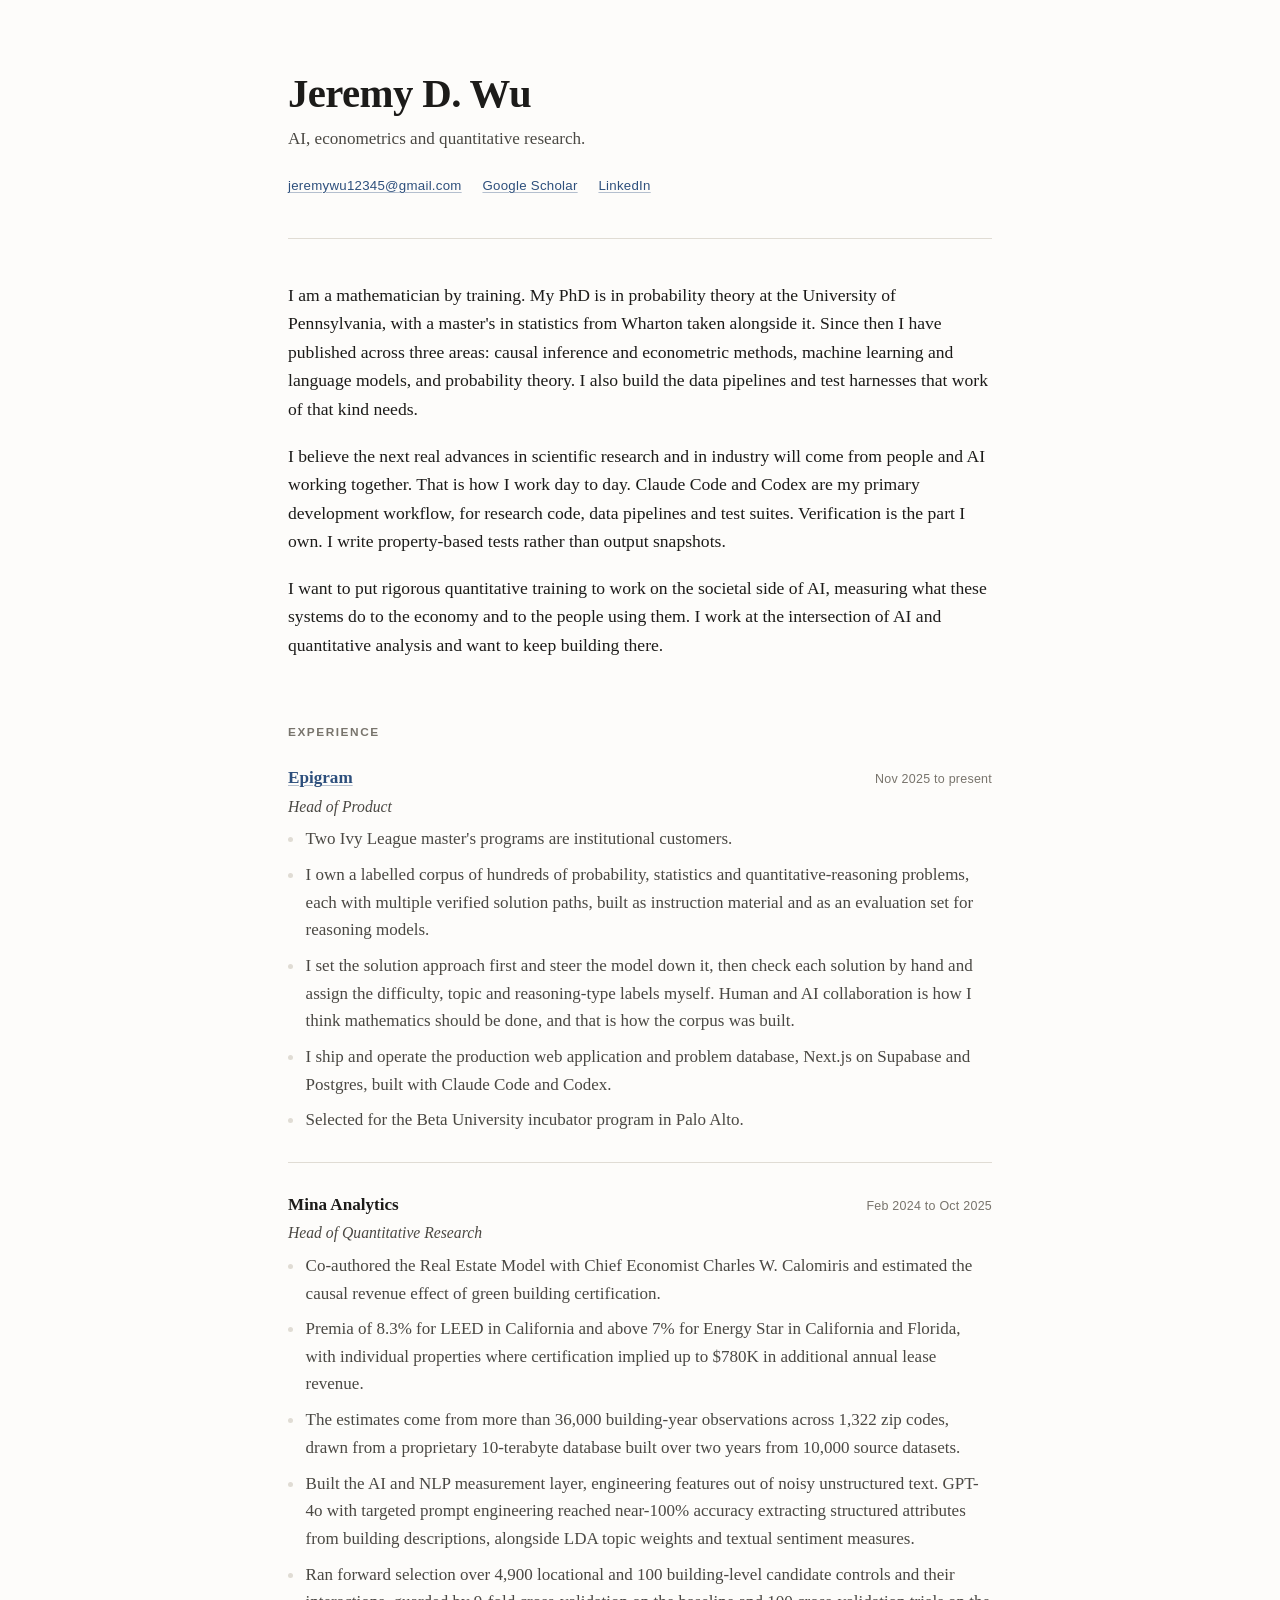
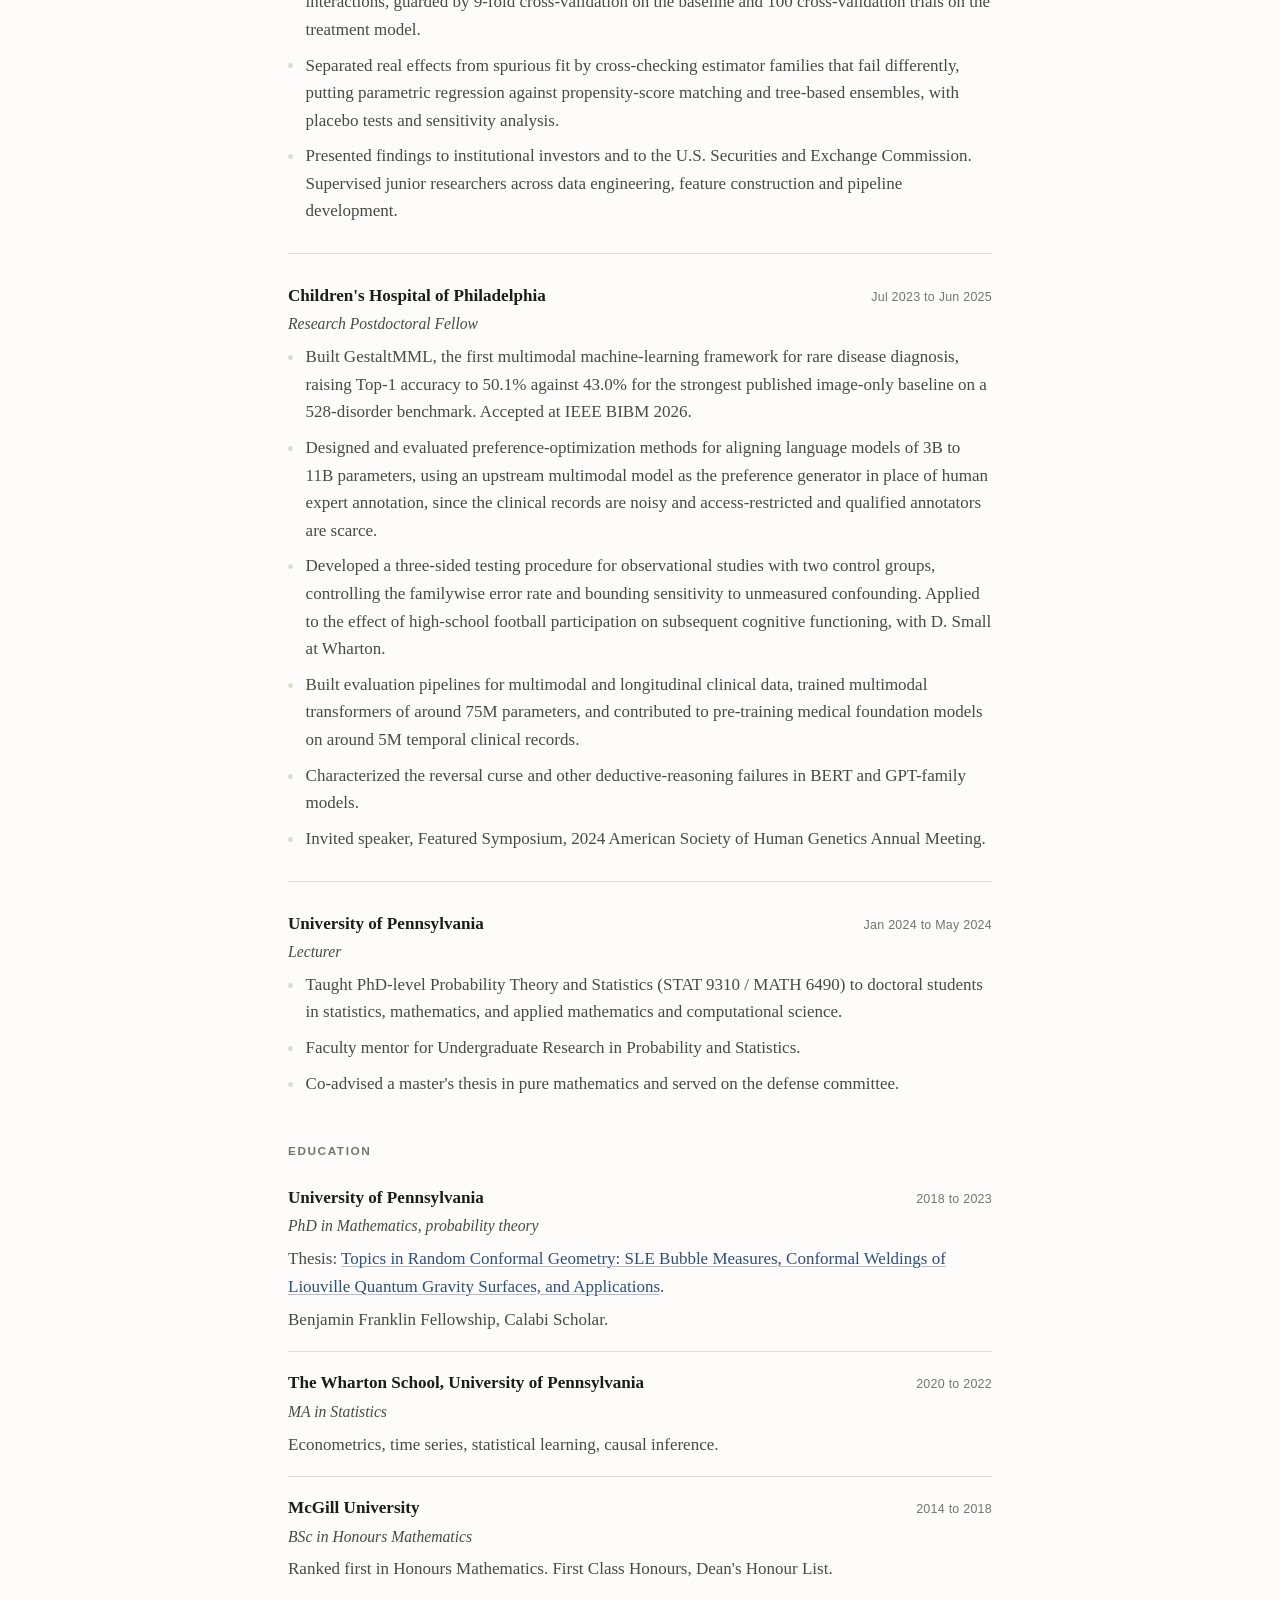
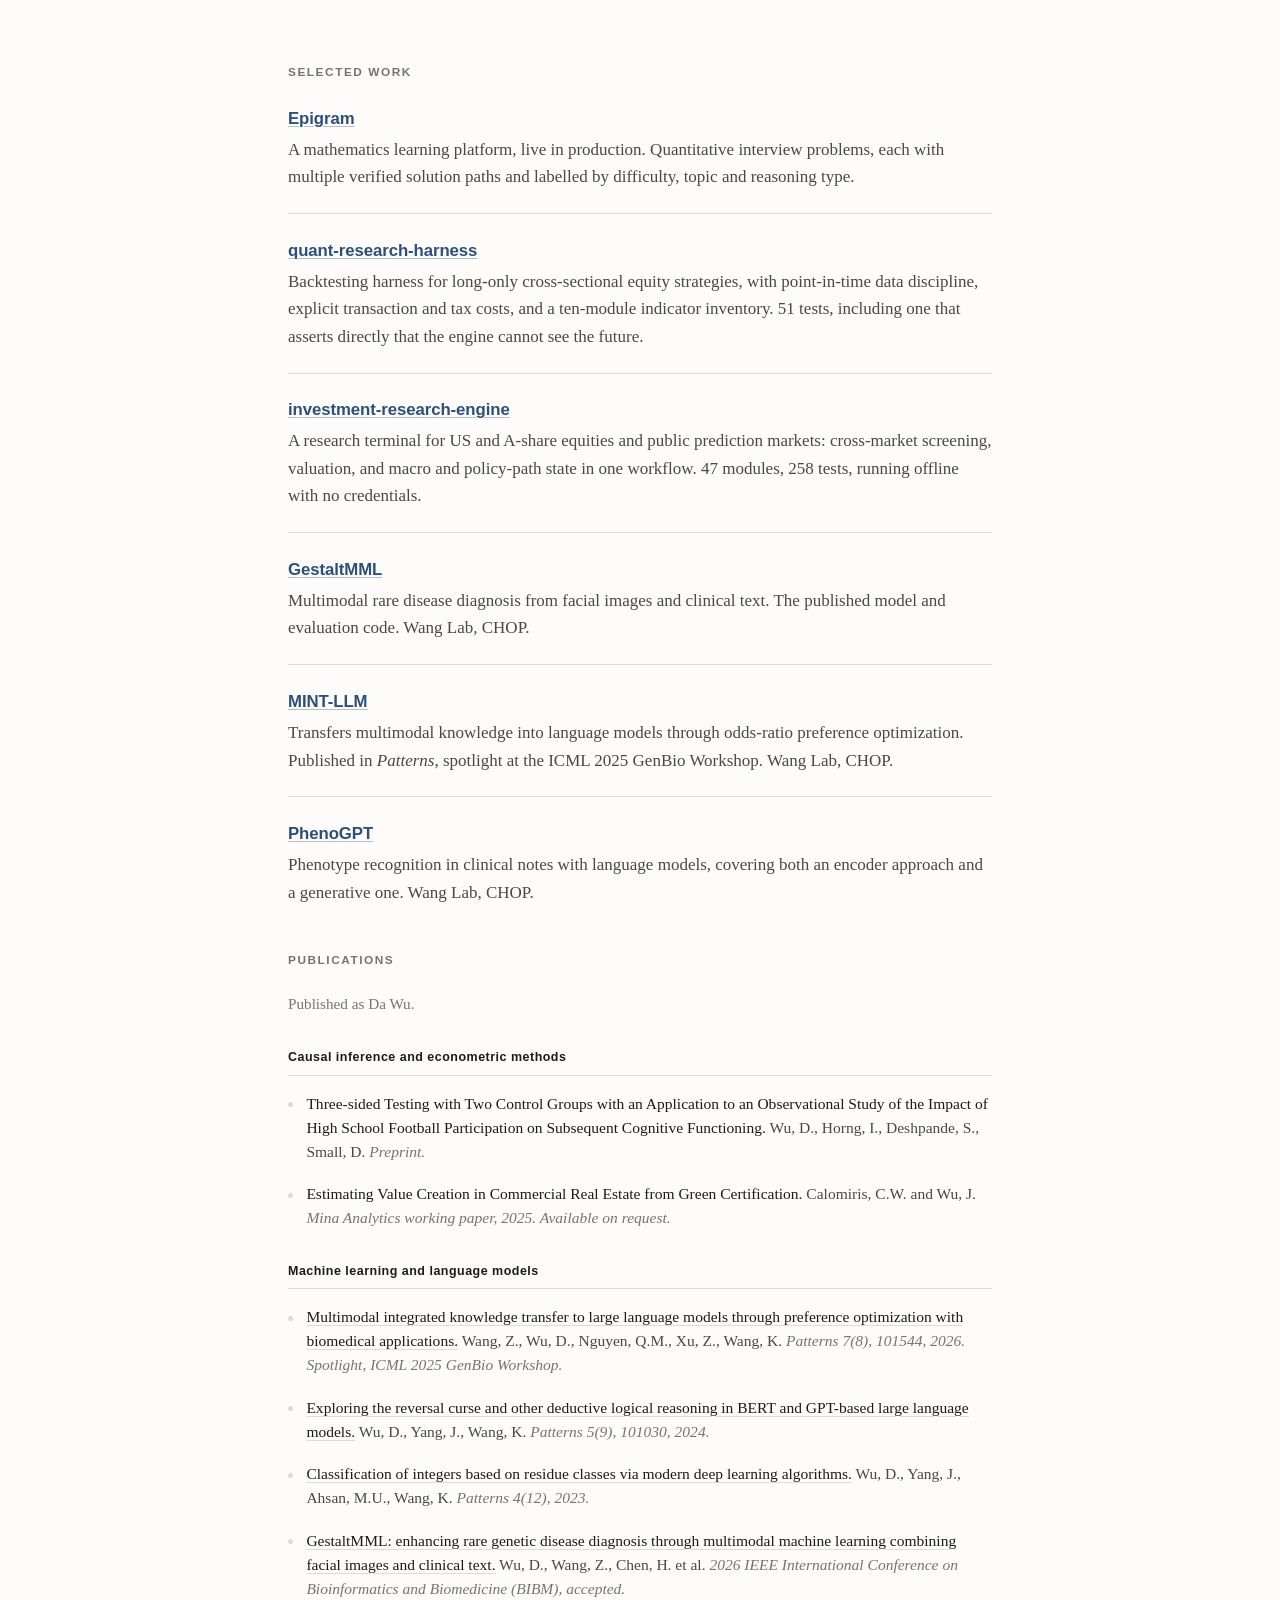
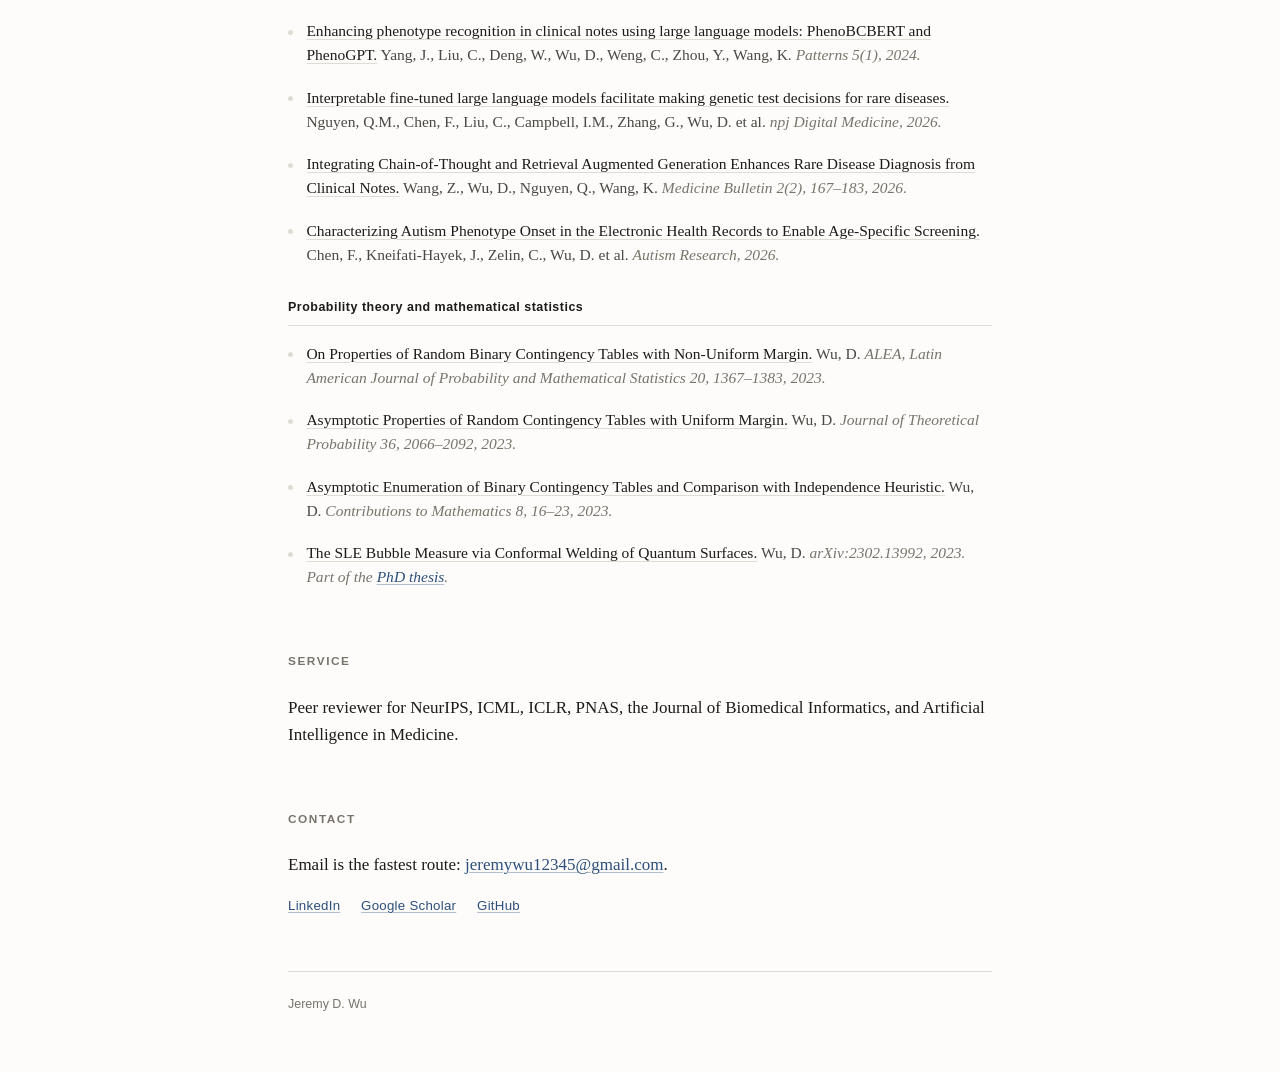
==== index.html @ c19e02d3 "Add Autism Research paper to publications Chen, F., Kneifati-Hayek, J., Zelin, C., Wu, D. et al. Cha" ====
<!DOCTYPE html>
<html lang="en">
<head>
<meta charset="utf-8">
<meta name="viewport" content="width=device-width, initial-scale=1">
<title>Jeremy D. Wu</title>
<meta name="description" content="Jeremy D. Wu. AI, econometrics and quantitative research, measuring the social impact of machine learning systems. Causal inference. PhD in mathematics, Penn. MA in statistics, Wharton.">
<meta name="author" content="Jeremy D. Wu">
<link rel="icon" href="favicon.svg" type="image/svg+xml">
<link rel="stylesheet" href="styles.css">
</head>
<body>
<a class="skip" href="#main">Skip to content</a>

<header>
  <h1>Jeremy D. Wu</h1>
  <p class="tagline">AI, econometrics and quantitative research.</p>
  <nav class="links" aria-label="Contact and profiles">
    <a href="mailto:jeremywu12345@gmail.com">jeremywu12345@gmail.com</a>
    <a href="https://scholar.google.com/citations?user=RGvMvRIAAAAJ&amp;hl=en">Google Scholar</a>
    <a href="https://www.linkedin.com/in/jeremydwu">LinkedIn</a>
  </nav>
</header>

<main id="main">

<section class="intro">
  <p>I am a mathematician by training. My PhD is in probability theory at the University of Pennsylvania, with a master's in statistics from Wharton taken alongside it. Since then I have published across three areas: causal inference and econometric methods, machine learning and language models, and probability theory. I also build the data pipelines and test harnesses that work of that kind needs.</p>
  <p>I believe the next real advances in scientific research and in industry will come from people and AI working together. That is how I work day to day. Claude Code and Codex are my primary development workflow, for research code, data pipelines and test suites. Verification is the part I own. I write property-based tests rather than output snapshots.</p>
  <p>I want to put rigorous quantitative training to work on the societal side of AI, measuring what these systems do to the economy and to the people using them. I work at the intersection of AI and quantitative analysis and want to keep building there.</p>
</section>

<section>
  <h2>Experience</h2>
  <ul class="roles">
    <li>
      <div class="role-head">
        <span class="org"><a href="https://epi-gram.app">Epigram</a></span>
        <span class="when">Nov 2025 to present</span>
      </div>
      <p class="title">Head of Product</p>
      <ul class="what-list">
        <li>Two Ivy League master's programs are institutional customers.</li>
        <li>I own a labelled corpus of hundreds of probability, statistics and quantitative-reasoning problems, each with multiple verified solution paths, built as instruction material and as an evaluation set for reasoning models.</li>
        <li>I set the solution approach first and steer the model down it, then check each solution by hand and assign the difficulty, topic and reasoning-type labels myself. Human and AI collaboration is how I think mathematics should be done, and that is how the corpus was built.</li>
        <li>I ship and operate the production web application and problem database, Next.js on Supabase and Postgres, built with Claude Code and Codex.</li>
        <li>Selected for the Beta University incubator program in Palo Alto.</li>
      </ul>
    </li>
    <li>
      <div class="role-head">
        <span class="org">Mina Analytics</span>
        <span class="when">Feb 2024 to Oct 2025</span>
      </div>
      <p class="title">Head of Quantitative Research</p>
      <ul class="what-list">
        <li>Co-authored the Real Estate Model with Chief Economist Charles W. Calomiris and estimated the causal revenue effect of green building certification.</li>
        <li>Premia of 8.3% for LEED in California and above 7% for Energy Star in California and Florida, with individual properties where certification implied up to $780K in additional annual lease revenue.</li>
        <li>The estimates come from more than 36,000 building-year observations across 1,322 zip codes, drawn from a proprietary 10-terabyte database built over two years from 10,000 source datasets.</li>
        <li>Built the AI and NLP measurement layer, engineering features out of noisy unstructured text. GPT-4o with targeted prompt engineering reached near-100% accuracy extracting structured attributes from building descriptions, alongside LDA topic weights and textual sentiment measures.</li>
        <li>Ran forward selection over 4,900 locational and 100 building-level candidate controls and their interactions, guarded by 9-fold cross-validation on the baseline and 100 cross-validation trials on the treatment model.</li>
        <li>Separated real effects from spurious fit by cross-checking estimator families that fail differently, putting parametric regression against propensity-score matching and tree-based ensembles, with placebo tests and sensitivity analysis.</li>
        <li>Presented findings to institutional investors and to the U.S. Securities and Exchange Commission. Supervised junior researchers across data engineering, feature construction and pipeline development.</li>
      </ul>
    </li>
    <li>
      <div class="role-head">
        <span class="org">Children's Hospital of Philadelphia</span>
        <span class="when">Jul 2023 to Jun 2025</span>
      </div>
      <p class="title">Research Postdoctoral Fellow</p>
      <ul class="what-list">
        <li>Built GestaltMML, the first multimodal machine-learning framework for rare disease diagnosis, raising Top-1 accuracy to 50.1% against 43.0% for the strongest published image-only baseline on a 528-disorder benchmark. Accepted at IEEE BIBM 2026.</li>
        <li>Designed and evaluated preference-optimization methods for aligning language models of 3B to 11B parameters, using an upstream multimodal model as the preference generator in place of human expert annotation, since the clinical records are noisy and access-restricted and qualified annotators are scarce.</li>
        <li>Developed a three-sided testing procedure for observational studies with two control groups, controlling the familywise error rate and bounding sensitivity to unmeasured confounding. Applied to the effect of high-school football participation on subsequent cognitive functioning, with D. Small at Wharton.</li>
        <li>Built evaluation pipelines for multimodal and longitudinal clinical data, trained multimodal transformers of around 75M parameters, and contributed to pre-training medical foundation models on around 5M temporal clinical records.</li>
        <li>Characterized the reversal curse and other deductive-reasoning failures in BERT and GPT-family models.</li>
        <li>Invited speaker, Featured Symposium, 2024 American Society of Human Genetics Annual Meeting.</li>
      </ul>
    </li>
    <li>
      <div class="role-head">
        <span class="org">University of Pennsylvania</span>
        <span class="when">Jan 2024 to May 2024</span>
      </div>
      <p class="title">Lecturer</p>
      <ul class="what-list">
        <li>Taught PhD-level Probability Theory and Statistics (STAT 9310 / MATH 6490) to doctoral students in statistics, mathematics, and applied mathematics and computational science.</li>
        <li>Faculty mentor for Undergraduate Research in Probability and Statistics.</li>
        <li>Co-advised a master's thesis in pure mathematics and served on the defense committee.</li>
      </ul>
    </li>
  </ul>
</section>

<section>
  <h2>Education</h2>
  <ul class="roles compact">
    <li>
      <div class="role-head">
        <span class="org">University of Pennsylvania</span>
        <span class="when">2018 to 2023</span>
      </div>
      <p class="title">PhD in Mathematics, probability theory</p>
      <p class="what">Thesis: <a href="https://www.proquest.com/openview/acb2cfdb513656eef041118e019f2f57/1?pq-origsite=gscholar&amp;cbl=18750&amp;diss=y">Topics in Random Conformal Geometry: SLE Bubble Measures, Conformal Weldings of Liouville Quantum Gravity Surfaces, and Applications</a>.</p>
      <p class="what">Benjamin Franklin Fellowship, Calabi Scholar.</p>
    </li>
    <li>
      <div class="role-head">
        <span class="org">The Wharton School, University of Pennsylvania</span>
        <span class="when">2020 to 2022</span>
      </div>
      <p class="title">MA in Statistics</p>
      <p class="what">Econometrics, time series, statistical learning, causal inference.</p>
    </li>
    <li>
      <div class="role-head">
        <span class="org">McGill University</span>
        <span class="when">2014 to 2018</span>
      </div>
      <p class="title">BSc in Honours Mathematics</p>
      <p class="what">Ranked first in Honours Mathematics. First Class Honours, Dean's Honour List.</p>
    </li>
  </ul>
</section>

<section>
  <h2>Selected work</h2>
  <ul class="work">
    <li>
      <h3><a href="https://epi-gram.app">Epigram</a></h3>
      <p>A mathematics learning platform, live in production. Quantitative interview problems, each with multiple verified solution paths and labelled by difficulty, topic and reasoning type.</p>
    </li>
    <li>
      <h3><a href="https://github.com/DWuuuuuu/quant-research-harness">quant-research-harness</a></h3>
      <p>Backtesting harness for long-only cross-sectional equity strategies, with point-in-time data discipline, explicit transaction and tax costs, and a ten-module indicator inventory. 51 tests, including one that asserts directly that the engine cannot see the future.</p>
    </li>
    <li>
      <h3><a href="https://github.com/DWuuuuuu/investment-research-engine">investment-research-engine</a></h3>
      <p>A research terminal for US and A-share equities and public prediction markets: cross-market screening, valuation, and macro and policy-path state in one workflow. 47 modules, 258 tests, running offline with no credentials.</p>
    </li>
    <li>
      <h3><a href="https://github.com/WGLab/GestaltMML">GestaltMML</a></h3>
      <p>Multimodal rare disease diagnosis from facial images and clinical text. The published model and evaluation code. Wang Lab, CHOP.</p>
    </li>
    <li>
      <h3><a href="https://github.com/WGLab/MINT-LLM">MINT-LLM</a></h3>
      <p>Transfers multimodal knowledge into language models through odds-ratio preference optimization. Published in <i>Patterns</i>, spotlight at the ICML 2025 GenBio Workshop. Wang Lab, CHOP.</p>
    </li>
    <li>
      <h3><a href="https://github.com/WGLab/PhenoGPT">PhenoGPT</a></h3>
      <p>Phenotype recognition in clinical notes with language models, covering both an encoder approach and a generative one. Wang Lab, CHOP.</p>
    </li>
  </ul>
</section>

<section>
  <h2>Publications</h2>
  <p class="byline">Published as Da Wu.</p>

  <h3 class="group">Causal inference and econometric methods</h3>
  <ol class="pubs">
    <li><span class="pt">Three-sided Testing with Two Control Groups with an Application to an Observational Study of the Impact of High School Football Participation on Subsequent Cognitive Functioning.</span> Wu, D., Horng, I., Deshpande, S., Small, D. <span class="venue">Preprint.</span></li>
    <li><span class="pt">Estimating Value Creation in Commercial Real Estate from Green Certification.</span> Calomiris, C.W. and Wu, J. <span class="venue">Mina Analytics working paper, 2025. Available on request.</span></li>
  </ol>

  <h3 class="group">Machine learning and language models</h3>
  <ol class="pubs">
    <li><span class="pt"><a href="https://doi.org/10.1016/j.patter.2026.101544">Multimodal integrated knowledge transfer to large language models through preference optimization with biomedical applications.</a></span> Wang, Z., Wu, D., Nguyen, Q.M., Xu, Z., Wang, K. <span class="venue">Patterns 7(8), 101544, 2026. Spotlight, ICML 2025 GenBio Workshop.</span></li>
    <li><span class="pt"><a href="https://doi.org/10.1016/j.patter.2024.101030">Exploring the reversal curse and other deductive logical reasoning in BERT and GPT-based large language models.</a></span> Wu, D., Yang, J., Wang, K. <span class="venue">Patterns 5(9), 101030, 2024.</span></li>
    <li><span class="pt"><a href="https://doi.org/10.1016/j.patter.2023.100860">Classification of integers based on residue classes via modern deep learning algorithms.</a></span> Wu, D., Yang, J., Ahsan, M.U., Wang, K. <span class="venue">Patterns 4(12), 2023.</span></li>
    <li><span class="pt"><a href="https://arxiv.org/abs/2312.15320">GestaltMML: enhancing rare genetic disease diagnosis through multimodal machine learning combining facial images and clinical text.</a></span> Wu, D., Wang, Z., Chen, H. et al. <span class="venue">2026 IEEE International Conference on Bioinformatics and Biomedicine (BIBM), accepted.</span></li>
    <li><span class="pt"><a href="https://doi.org/10.1016/j.patter.2023.100887">Enhancing phenotype recognition in clinical notes using large language models: PhenoBCBERT and PhenoGPT.</a></span> Yang, J., Liu, C., Deng, W., Wu, D., Weng, C., Zhou, Y., Wang, K. <span class="venue">Patterns 5(1), 2024.</span></li>
    <li><span class="pt"><a href="https://doi.org/10.1038/s41746-026-02733-z">Interpretable fine-tuned large language models facilitate making genetic test decisions for rare diseases.</a></span> Nguyen, Q.M., Chen, F., Liu, C., Campbell, I.M., Zhang, G., Wu, D. et al. <span class="venue">npj Digital Medicine, 2026.</span></li>
    <li><span class="pt"><a href="https://doi.org/10.1002/mdb2.70033">Integrating Chain-of-Thought and Retrieval Augmented Generation Enhances Rare Disease Diagnosis from Clinical Notes.</a></span> Wang, Z., Wu, D., Nguyen, Q., Wang, K. <span class="venue">Medicine Bulletin 2(2), 167–183, 2026.</span></li>
    <li><span class="pt"><a href="https://doi.org/10.1002/aur.70378">Characterizing Autism Phenotype Onset in the Electronic Health Records to Enable Age-Specific Screening.</a></span> Chen, F., Kneifati-Hayek, J., Zelin, C., Wu, D. et al. <span class="venue">Autism Research, 2026.</span></li>
  </ol>

  <h3 class="group">Probability theory and mathematical statistics</h3>
  <ol class="pubs">
    <li><span class="pt"><a href="https://doi.org/10.30757/alea.v20-51">On Properties of Random Binary Contingency Tables with Non-Uniform Margin.</a></span> Wu, D. <span class="venue">ALEA, Latin American Journal of Probability and Mathematical Statistics 20, 1367–1383, 2023.</span></li>
    <li><span class="pt"><a href="https://doi.org/10.1007/s10959-022-01234-5">Asymptotic Properties of Random Contingency Tables with Uniform Margin.</a></span> Wu, D. <span class="venue">Journal of Theoretical Probability 36, 2066–2092, 2023.</span></li>
    <li><span class="pt"><a href="https://doi.org/10.47443/cm.2023.037">Asymptotic Enumeration of Binary Contingency Tables and Comparison with Independence Heuristic.</a></span> Wu, D. <span class="venue">Contributions to Mathematics 8, 16–23, 2023.</span></li>
    <li><span class="pt"><a href="https://arxiv.org/abs/2302.13992">The SLE Bubble Measure via Conformal Welding of Quantum Surfaces.</a></span> Wu, D. <span class="venue">arXiv:2302.13992, 2023. Part of the <a href="https://www.proquest.com/openview/acb2cfdb513656eef041118e019f2f57/1?pq-origsite=gscholar&amp;cbl=18750&amp;diss=y">PhD thesis</a>.</span></li>
  </ol>
</section>

<section>
  <h2>Service</h2>
  <p>Peer reviewer for NeurIPS, ICML, ICLR, PNAS, the Journal of Biomedical Informatics, and Artificial Intelligence in Medicine.</p>
</section>

<section>
  <h2>Contact</h2>
  <p>Email is the fastest route: <a href="mailto:jeremywu12345@gmail.com">jeremywu12345@gmail.com</a>.</p>
  <p class="contact-list">
    <a href="https://www.linkedin.com/in/jeremydwu">LinkedIn</a>
    <a href="https://scholar.google.com/citations?user=RGvMvRIAAAAJ&amp;hl=en">Google Scholar</a>
    <a href="https://github.com/DWuuuuuu">GitHub</a>
  </p>
</section>

</main>

<footer>
  <p>Jeremy D. Wu</p>
</footer>
</body>
</html>
---- styles.css ----
:root {
  --bg: #fdfcfa;
  --panel: #f4f2ee;
  --ink: #1c1b19;
  --ink-soft: #4a4843;
  --ink-mute: #78746c;
  --rule: #e0dcd4;
  --accent: #2d4f7c;
  --accent-hot: #1b3557;
  --serif: "Iowan Old Style", "Palatino Linotype", Palatino, "Book Antiqua", Georgia, serif;
  --sans: -apple-system, BlinkMacSystemFont, "Segoe UI", Helvetica, Arial, sans-serif;
  --measure: 44rem;
}

@media (prefers-color-scheme: dark) {
  :root {
    --bg: #16171a;
    --panel: #1e2024;
    --ink: #e8e6e1;
    --ink-soft: #b8b4ab;
    --ink-mute: #8b877e;
    --rule: #303237;
    --accent: #8db4e2;
    --accent-hot: #b3cff0;
  }
}

* { box-sizing: border-box; }

html { -webkit-text-size-adjust: 100%; }

body {
  margin: 0;
  background: var(--bg);
  color: var(--ink);
  font-family: var(--serif);
  font-size: 17px;
  line-height: 1.62;
  padding: 0 1rem;
  text-rendering: optimizeLegibility;
  -webkit-font-smoothing: antialiased;
}

.skip {
  position: absolute;
  left: -9999px;
}
.skip:focus {
  left: 1rem;
  top: 1rem;
  background: var(--panel);
  padding: 0.5rem 0.8rem;
  z-index: 10;
}

header, main, footer {
  max-width: var(--measure);
  margin: 0 auto;
}

header {
  padding: 4.5rem 0 0;
}

h1 {
  font-size: 2.55rem;
  line-height: 1.1;
  letter-spacing: -0.015em;
  margin: 0 0 0.5rem;
  font-weight: 600;
}

.tagline {
  margin: 0 0 1.4rem;
  color: var(--ink-soft);
  font-size: 1.07rem;
}

.links {
  display: flex;
  flex-wrap: wrap;
  gap: 0.4rem 1.3rem;
  font-family: var(--sans);
  font-size: 0.83rem;
  letter-spacing: 0.02em;
  padding-bottom: 2.6rem;
  border-bottom: 1px solid var(--rule);
}

a {
  color: var(--accent);
  text-decoration: underline;
  text-decoration-thickness: 1px;
  text-underline-offset: 2px;
  text-decoration-color: color-mix(in srgb, var(--accent) 35%, transparent);
}

a:hover, a:focus {
  color: var(--accent-hot);
  text-decoration-color: currentColor;
}

section {
  padding: 2.8rem 0 0;
}

h2 {
  font-family: var(--sans);
  font-size: 0.74rem;
  font-weight: 600;
  text-transform: uppercase;
  letter-spacing: 0.13em;
  color: var(--ink-mute);
  margin: 0 0 1.4rem;
}

p { margin: 0 0 1rem; }

.intro { padding-top: 2.6rem; }

.intro p {
  font-size: 1.1rem;
  margin-bottom: 1.15rem;
}

.intro p:first-child { color: var(--ink); }

ul, ol { margin: 0; padding: 0; list-style: none; }

/* Experience and education */

.roles > li {
  padding-bottom: 1.75rem;
  margin-bottom: 1.75rem;
  border-bottom: 1px solid var(--rule);
}

.roles > li:last-child {
  border-bottom: 0;
  margin-bottom: 0;
  padding-bottom: 0;
}

.roles.compact > li {
  padding-bottom: 1.1rem;
  margin-bottom: 1.1rem;
}

.role-head {
  display: flex;
  justify-content: space-between;
  align-items: baseline;
  gap: 1rem;
  margin-bottom: 0.1rem;
}

.org {
  font-weight: 600;
  font-size: 1.07rem;
}

.when {
  font-family: var(--sans);
  font-size: 0.78rem;
  color: var(--ink-mute);
  white-space: nowrap;
  letter-spacing: 0.02em;
}

.title {
  margin: 0 0 0.4rem;
  font-style: italic;
  font-size: 0.98rem;
  color: var(--ink-soft);
}

.what {
  margin: 0;
  color: var(--ink-soft);
}

.what + .what { margin-top: 0.35rem; }

.what-list > li {
  position: relative;
  padding-left: 1.1rem;
  margin-bottom: 0.52rem;
  color: var(--ink-soft);
}

.what-list > li:last-child { margin-bottom: 0; }

.what-list > li::before {
  content: "";
  position: absolute;
  left: 0;
  top: 0.7em;
  width: 5px;
  height: 5px;
  border-radius: 50%;
  background: var(--rule);
}

/* Selected work */

.work > li {
  padding-bottom: 1.4rem;
  margin-bottom: 1.4rem;
  border-bottom: 1px solid var(--rule);
}

.work > li:last-child {
  border-bottom: 0;
  margin-bottom: 0;
  padding-bottom: 0;
}

.work h3 {
  margin: 0 0 0.25rem;
  font-size: 1.05rem;
  font-weight: 600;
  font-family: var(--sans);
  letter-spacing: -0.005em;
}

.work p {
  margin: 0;
  color: var(--ink-soft);
}

/* Publications */

h3.group {
  font-family: var(--sans);
  font-size: 0.78rem;
  font-weight: 600;
  letter-spacing: 0.04em;
  color: var(--ink);
  margin: 1.9rem 0 1rem;
  padding-bottom: 0.45rem;
  border-bottom: 1px solid var(--rule);
}

.byline {
  color: var(--ink-mute);
  font-size: 0.95rem;
  margin: 0 0 1.5rem;
}

h2 + h3.group { margin-top: 0; }

.pubs > li {
  margin-bottom: 1.15rem;
  padding-left: 1.15rem;
  position: relative;
  font-size: 0.97rem;
  color: var(--ink-soft);
  line-height: 1.55;
}

.pubs > li::before {
  content: "";
  position: absolute;
  left: 0;
  top: 0.68em;
  width: 5px;
  height: 5px;
  border-radius: 50%;
  background: var(--rule);
}

.pt { color: var(--ink); }
.pt a {
  color: var(--ink);
  text-decoration-color: var(--rule);
  text-underline-offset: 3px;
}
.pt a:hover, .pt a:focus {
  color: var(--accent-hot);
  text-decoration-color: currentColor;
}

.venue {
  font-style: italic;
  color: var(--ink-mute);
}

.contact-list {
  display: flex;
  flex-wrap: wrap;
  gap: 0.4rem 1.3rem;
  font-family: var(--sans);
  font-size: 0.83rem;
  letter-spacing: 0.02em;
}

footer {
  margin-top: 3.4rem;
  padding: 1.4rem 0 3.6rem;
  border-top: 1px solid var(--rule);
  font-family: var(--sans);
  font-size: 0.78rem;
  color: var(--ink-mute);
}

footer p { margin: 0; }

@media (max-width: 34rem) {
  body { font-size: 16.5px; padding: 0 1.1rem; }
  header { padding-top: 3rem; }
  h1 { font-size: 2.05rem; }
  .tagline { font-size: 1.02rem; }
  .intro p { font-size: 1.05rem; }
  .role-head {
    display: block;
  }
  .when {
    display: block;
    margin-top: 0.1rem;
    margin-bottom: 0.15rem;
  }
  .links { gap: 0.3rem 1.1rem; }
}

@media print {
  body { background: #fff; color: #000; font-size: 11pt; }
  a { color: #000; }
  .skip, .links { display: none; }
}
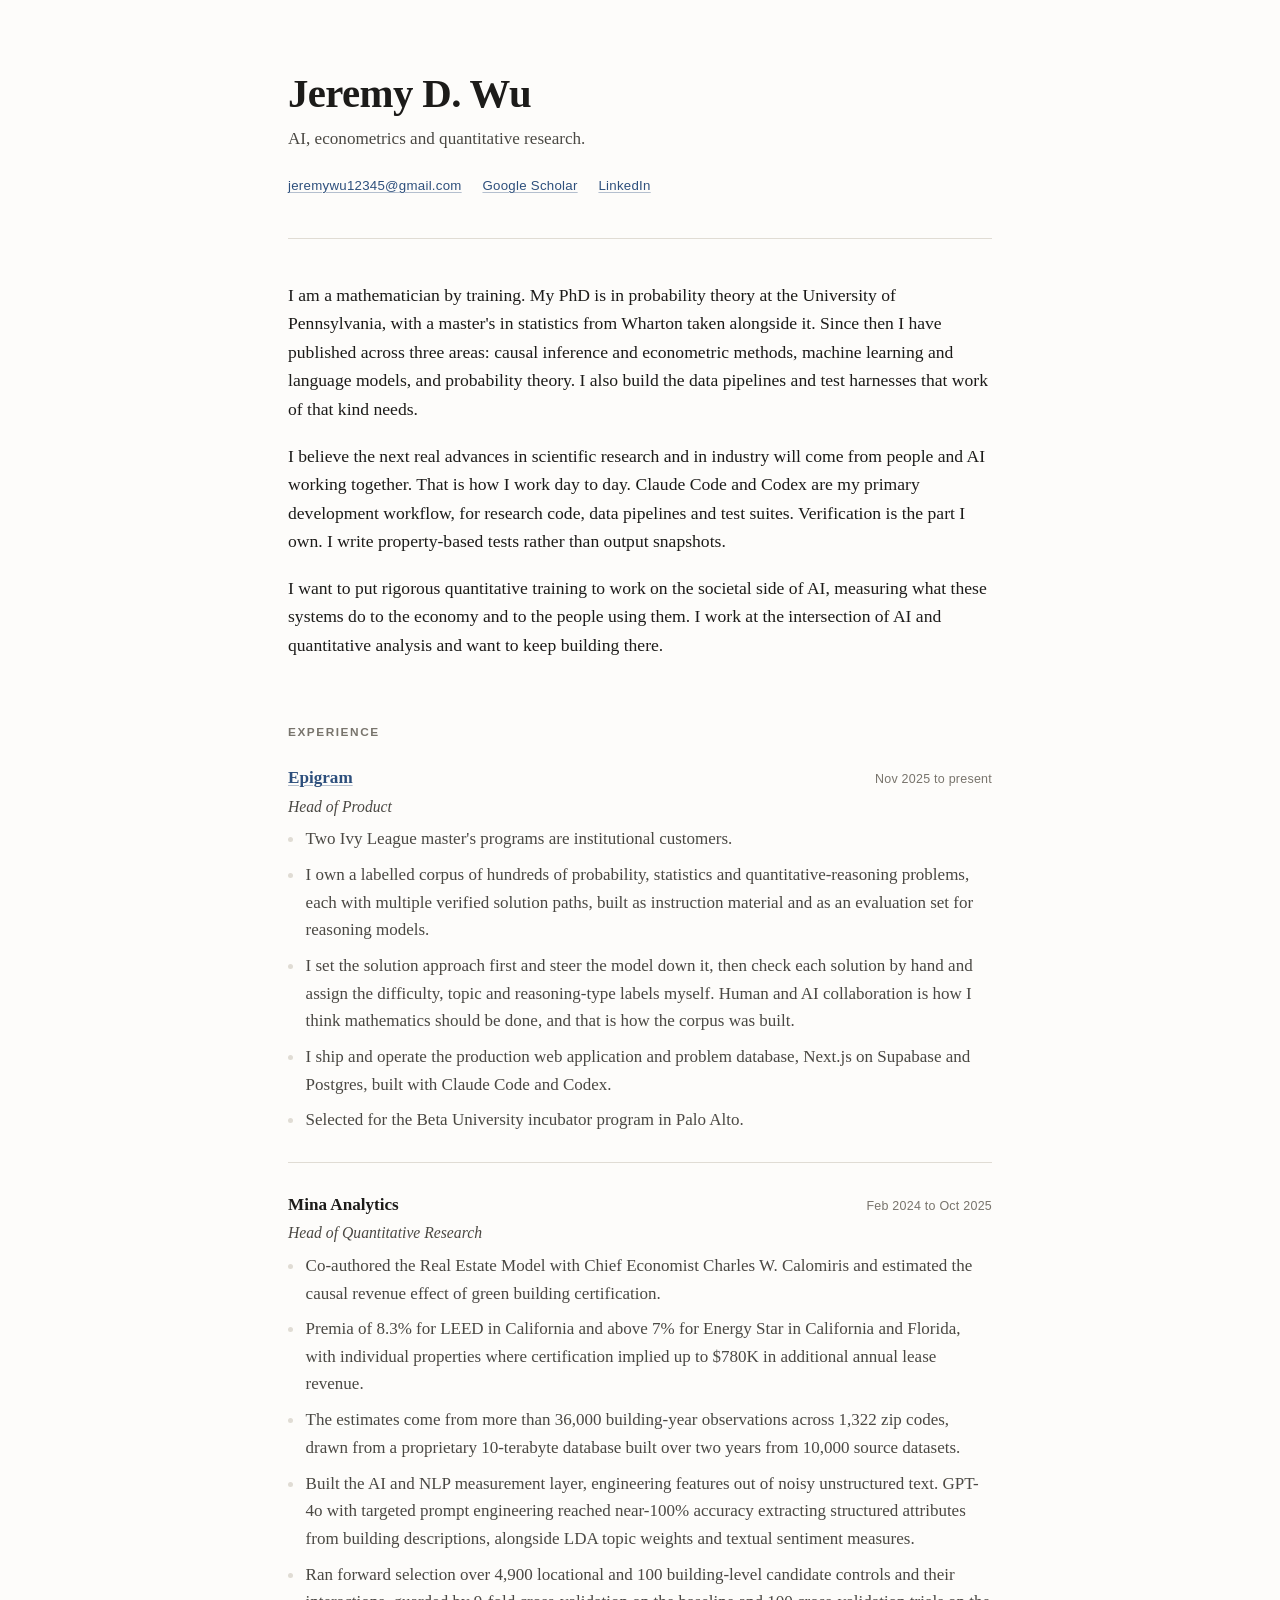
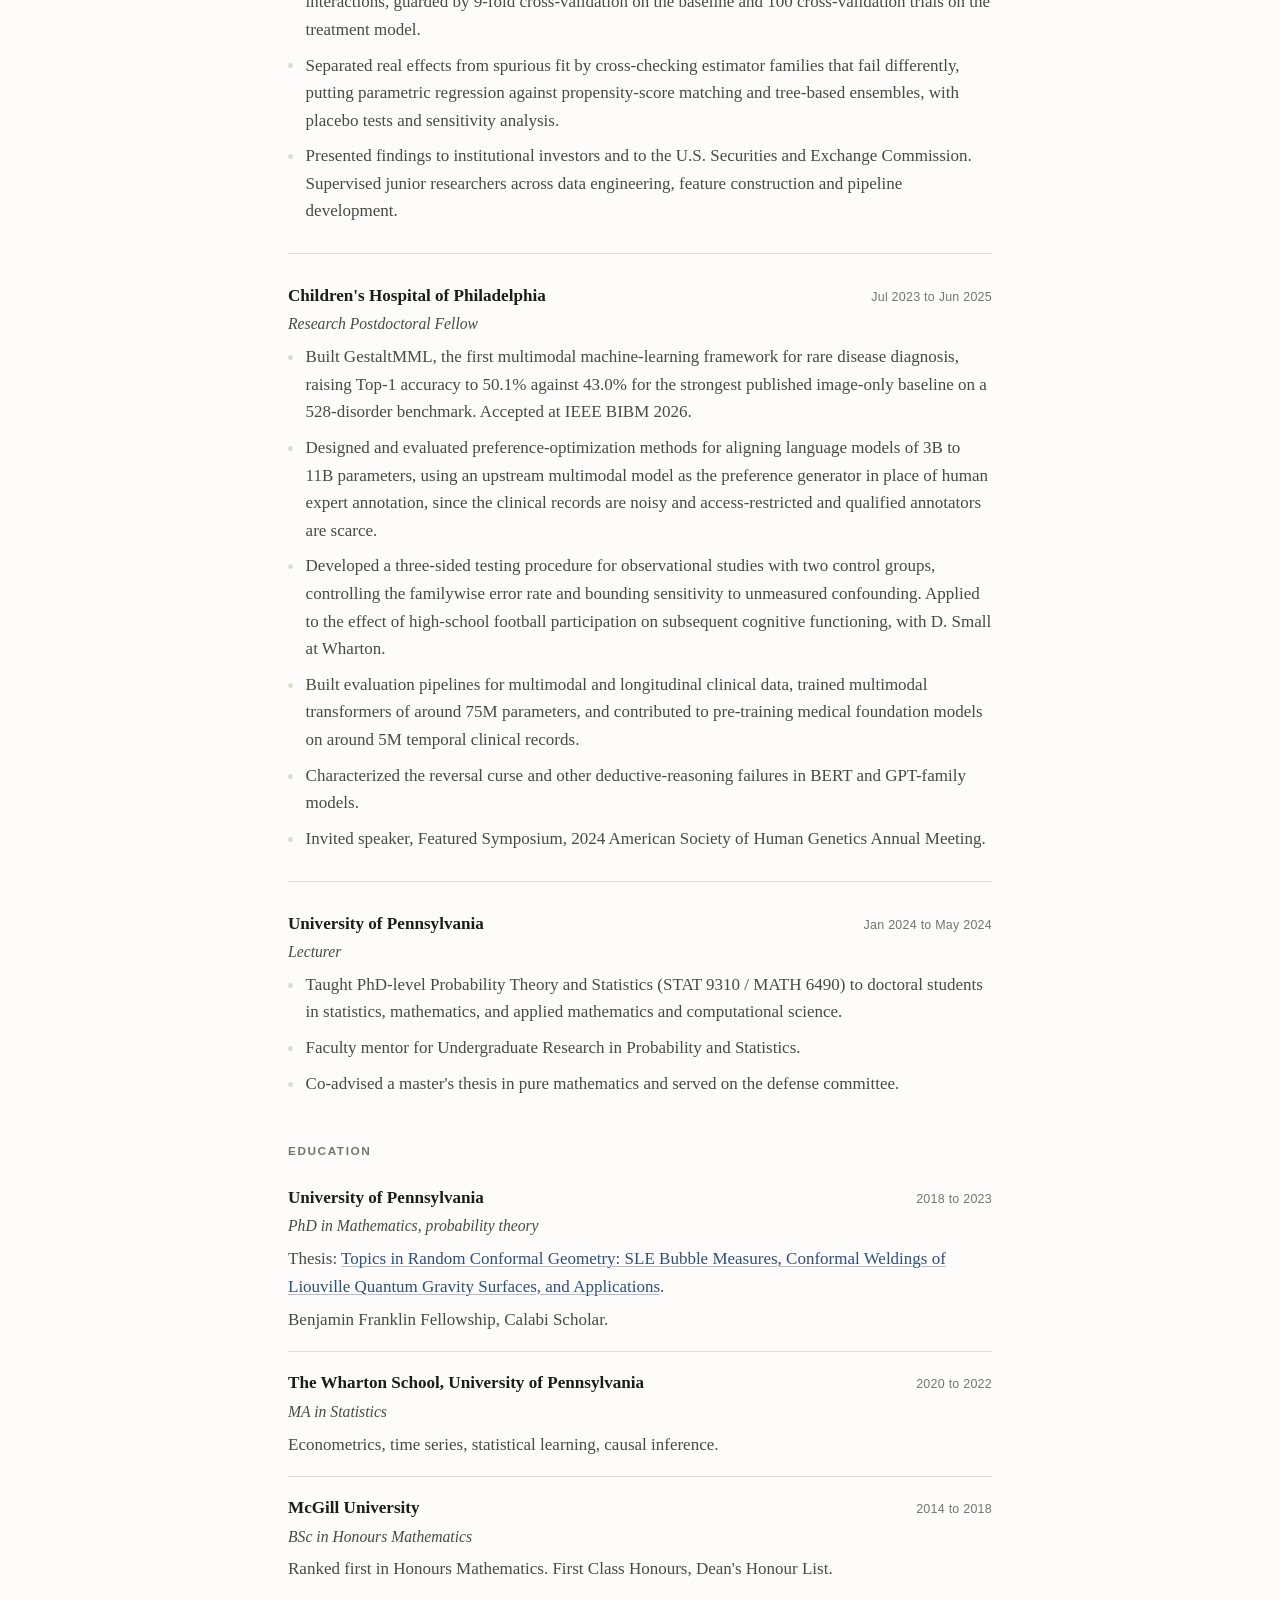
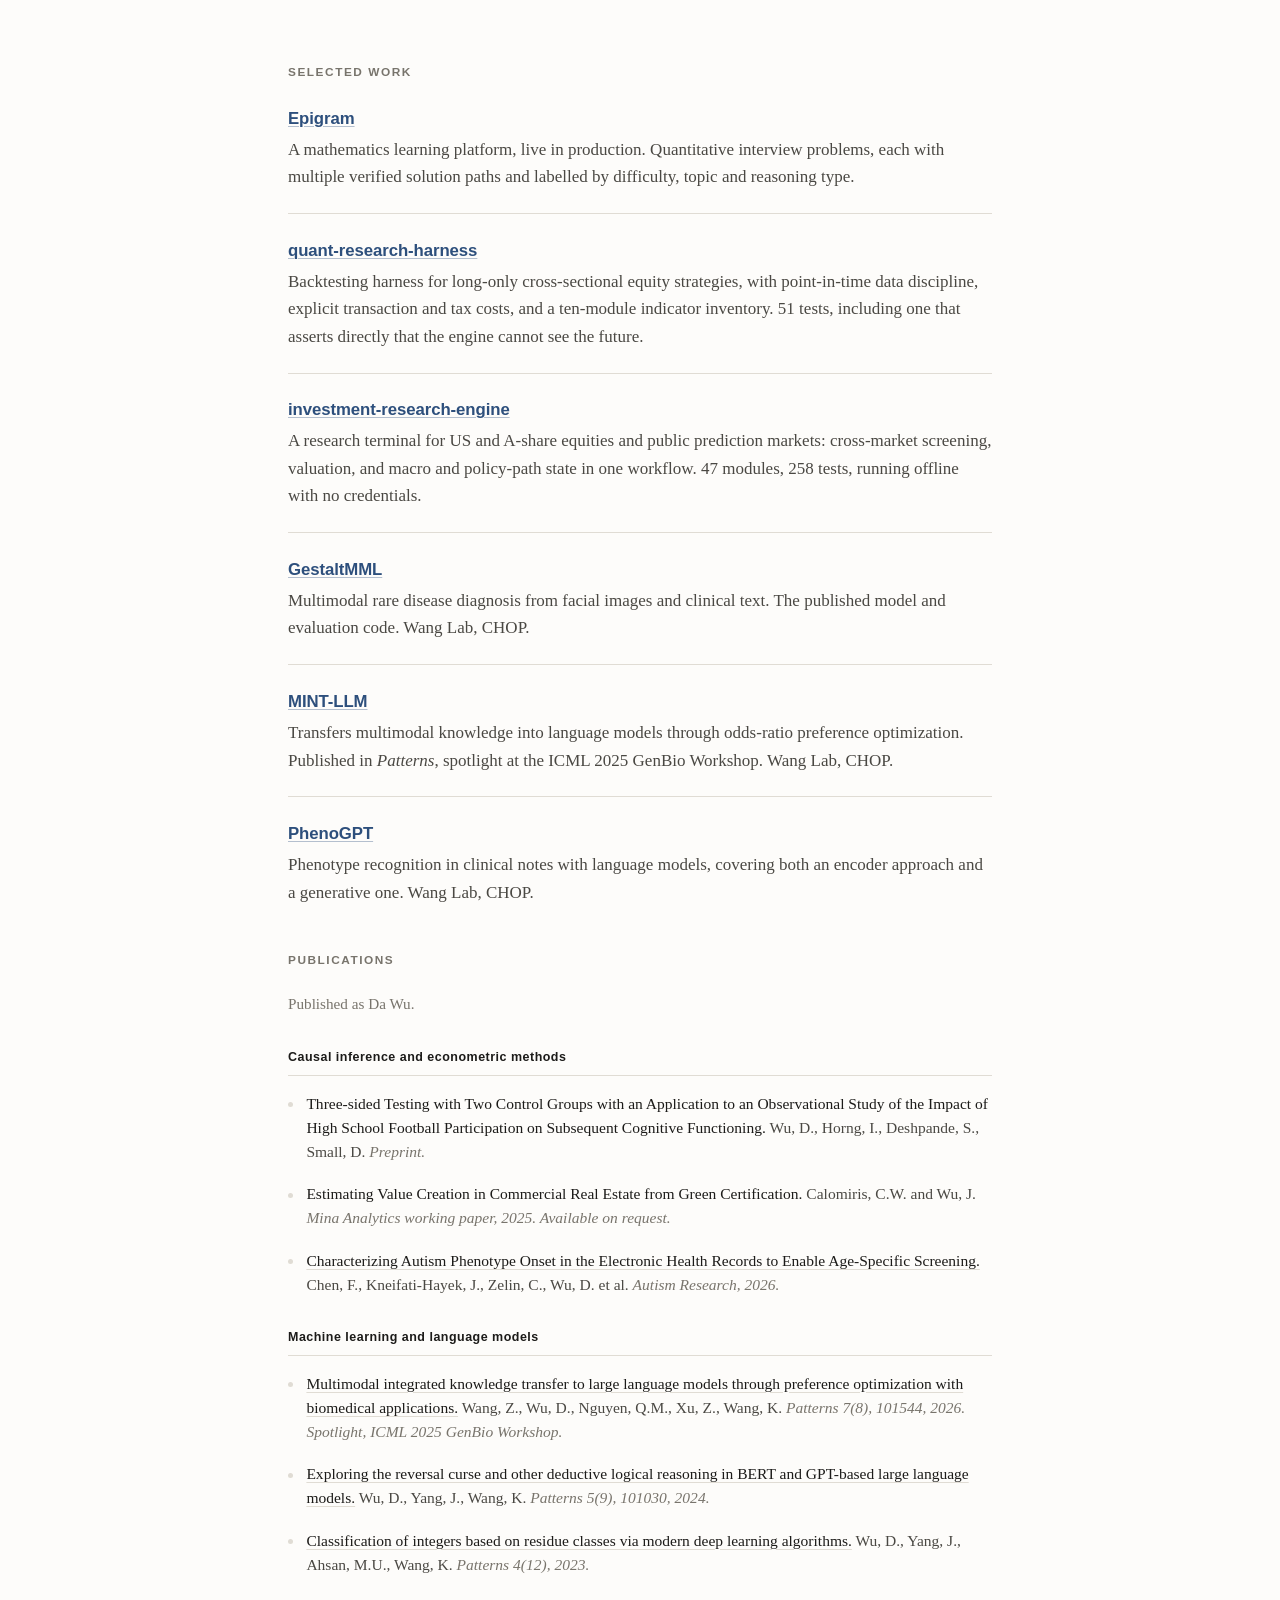
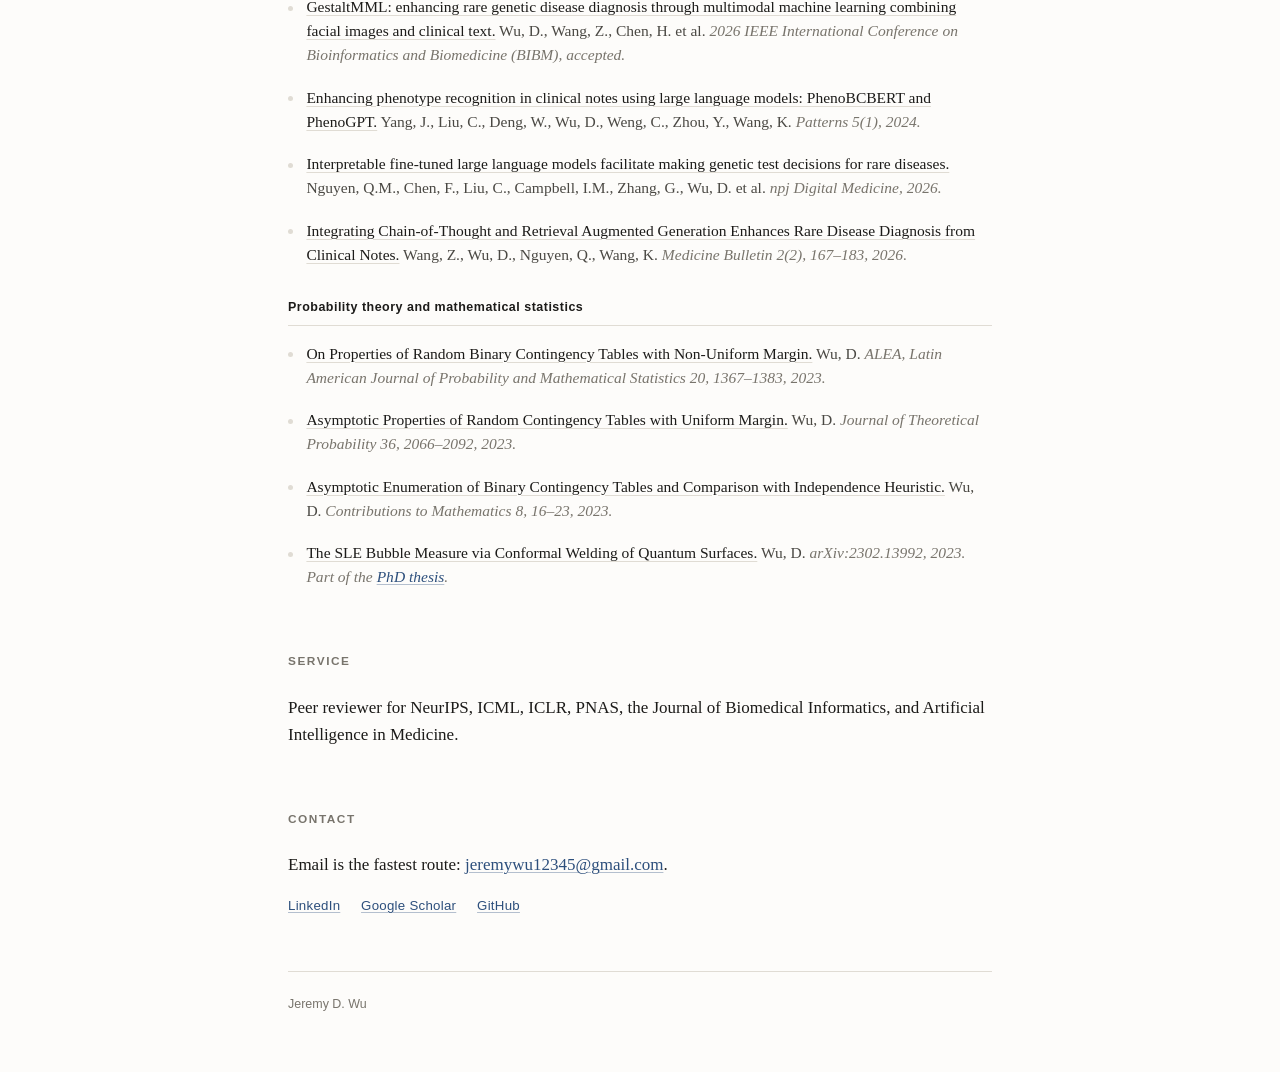
==== commit ca0c2459: "Move the Autism Research paper to the causal inference group Co-Authored-By: Claude Opus 5 <noreply@" ====
--- a/index.html
+++ b/index.html
@@ -162,6 +162,7 @@
   <ol class="pubs">
     <li><span class="pt">Three-sided Testing with Two Control Groups with an Application to an Observational Study of the Impact of High School Football Participation on Subsequent Cognitive Functioning.</span> Wu, D., Horng, I., Deshpande, S., Small, D. <span class="venue">Preprint.</span></li>
     <li><span class="pt">Estimating Value Creation in Commercial Real Estate from Green Certification.</span> Calomiris, C.W. and Wu, J. <span class="venue">Mina Analytics working paper, 2025. Available on request.</span></li>
+    <li><span class="pt"><a href="https://doi.org/10.1002/aur.70378">Characterizing Autism Phenotype Onset in the Electronic Health Records to Enable Age-Specific Screening.</a></span> Chen, F., Kneifati-Hayek, J., Zelin, C., Wu, D. et al. <span class="venue">Autism Research, 2026.</span></li>
   </ol>
 
   <h3 class="group">Machine learning and language models</h3>
@@ -173,7 +174,6 @@
     <li><span class="pt"><a href="https://doi.org/10.1016/j.patter.2023.100887">Enhancing phenotype recognition in clinical notes using large language models: PhenoBCBERT and PhenoGPT.</a></span> Yang, J., Liu, C., Deng, W., Wu, D., Weng, C., Zhou, Y., Wang, K. <span class="venue">Patterns 5(1), 2024.</span></li>
     <li><span class="pt"><a href="https://doi.org/10.1038/s41746-026-02733-z">Interpretable fine-tuned large language models facilitate making genetic test decisions for rare diseases.</a></span> Nguyen, Q.M., Chen, F., Liu, C., Campbell, I.M., Zhang, G., Wu, D. et al. <span class="venue">npj Digital Medicine, 2026.</span></li>
     <li><span class="pt"><a href="https://doi.org/10.1002/mdb2.70033">Integrating Chain-of-Thought and Retrieval Augmented Generation Enhances Rare Disease Diagnosis from Clinical Notes.</a></span> Wang, Z., Wu, D., Nguyen, Q., Wang, K. <span class="venue">Medicine Bulletin 2(2), 167–183, 2026.</span></li>
-    <li><span class="pt"><a href="https://doi.org/10.1002/aur.70378">Characterizing Autism Phenotype Onset in the Electronic Health Records to Enable Age-Specific Screening.</a></span> Chen, F., Kneifati-Hayek, J., Zelin, C., Wu, D. et al. <span class="venue">Autism Research, 2026.</span></li>
   </ol>
 
   <h3 class="group">Probability theory and mathematical statistics</h3>
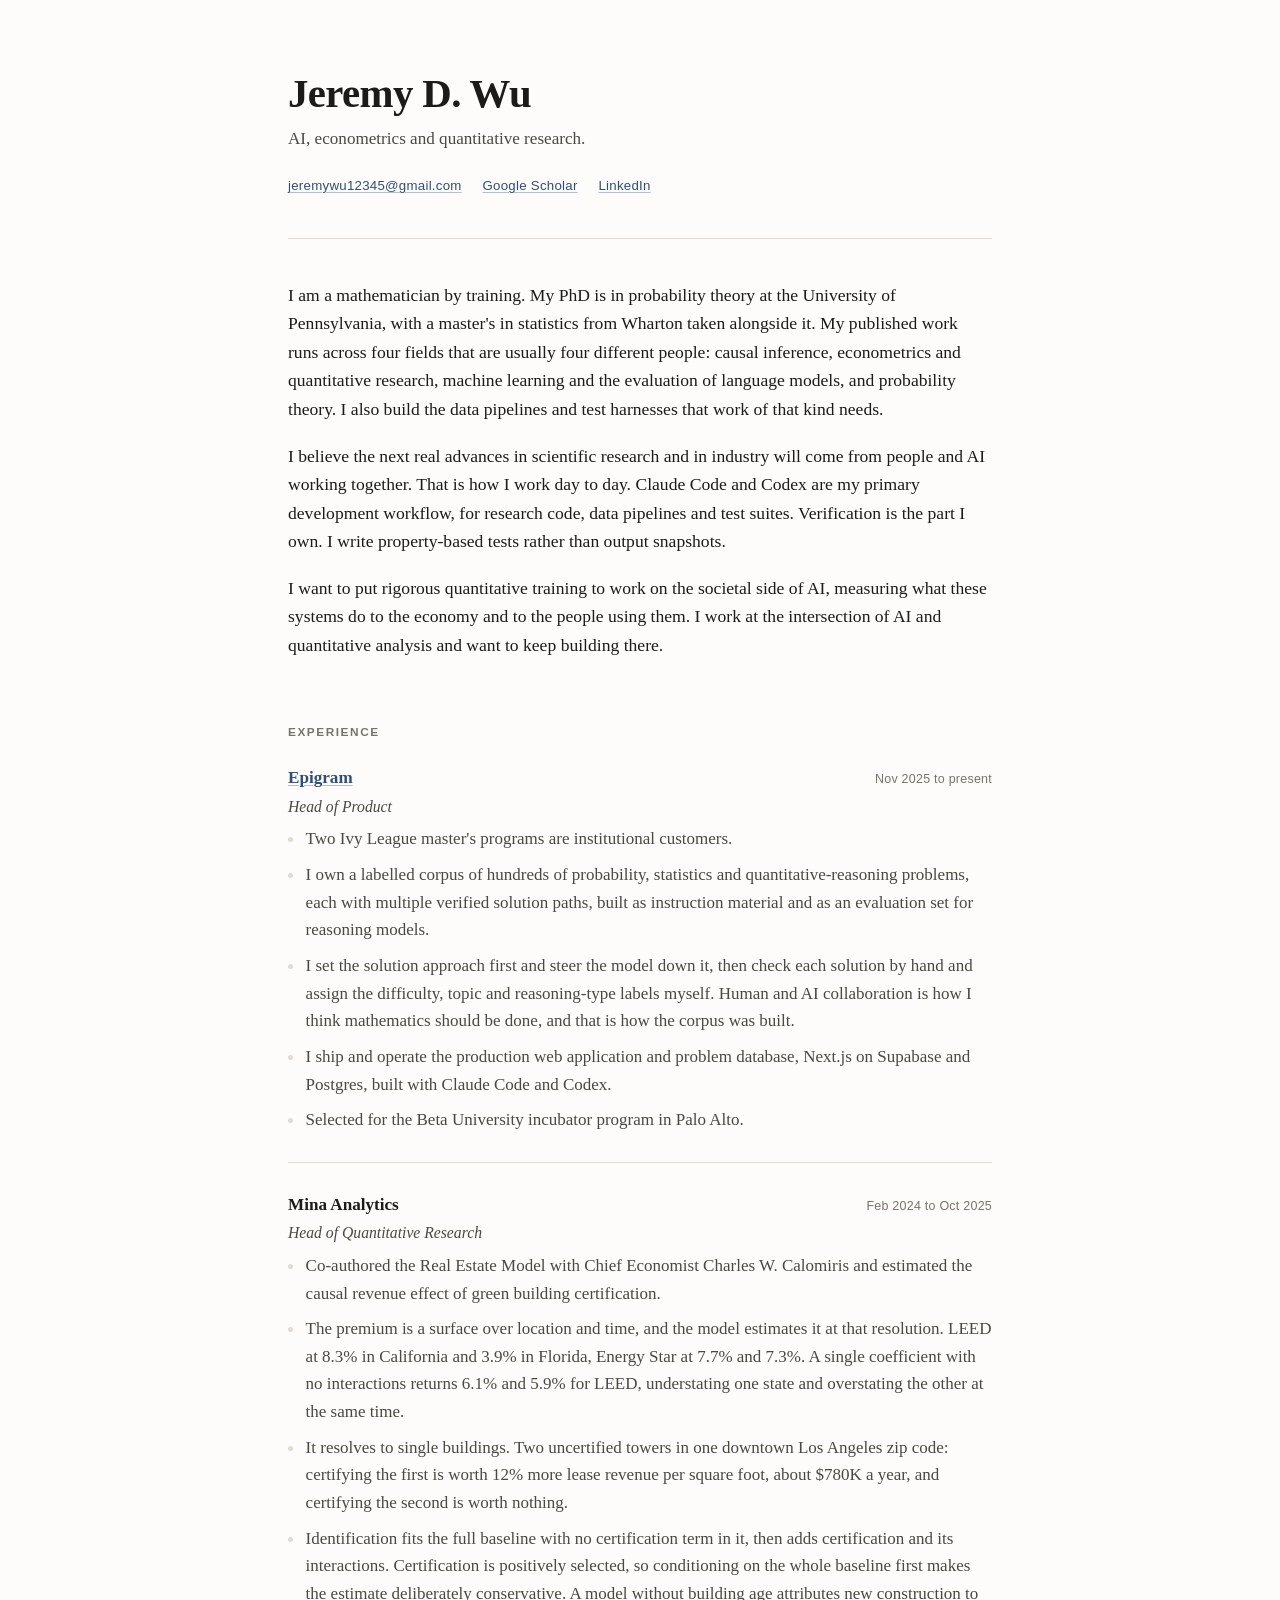
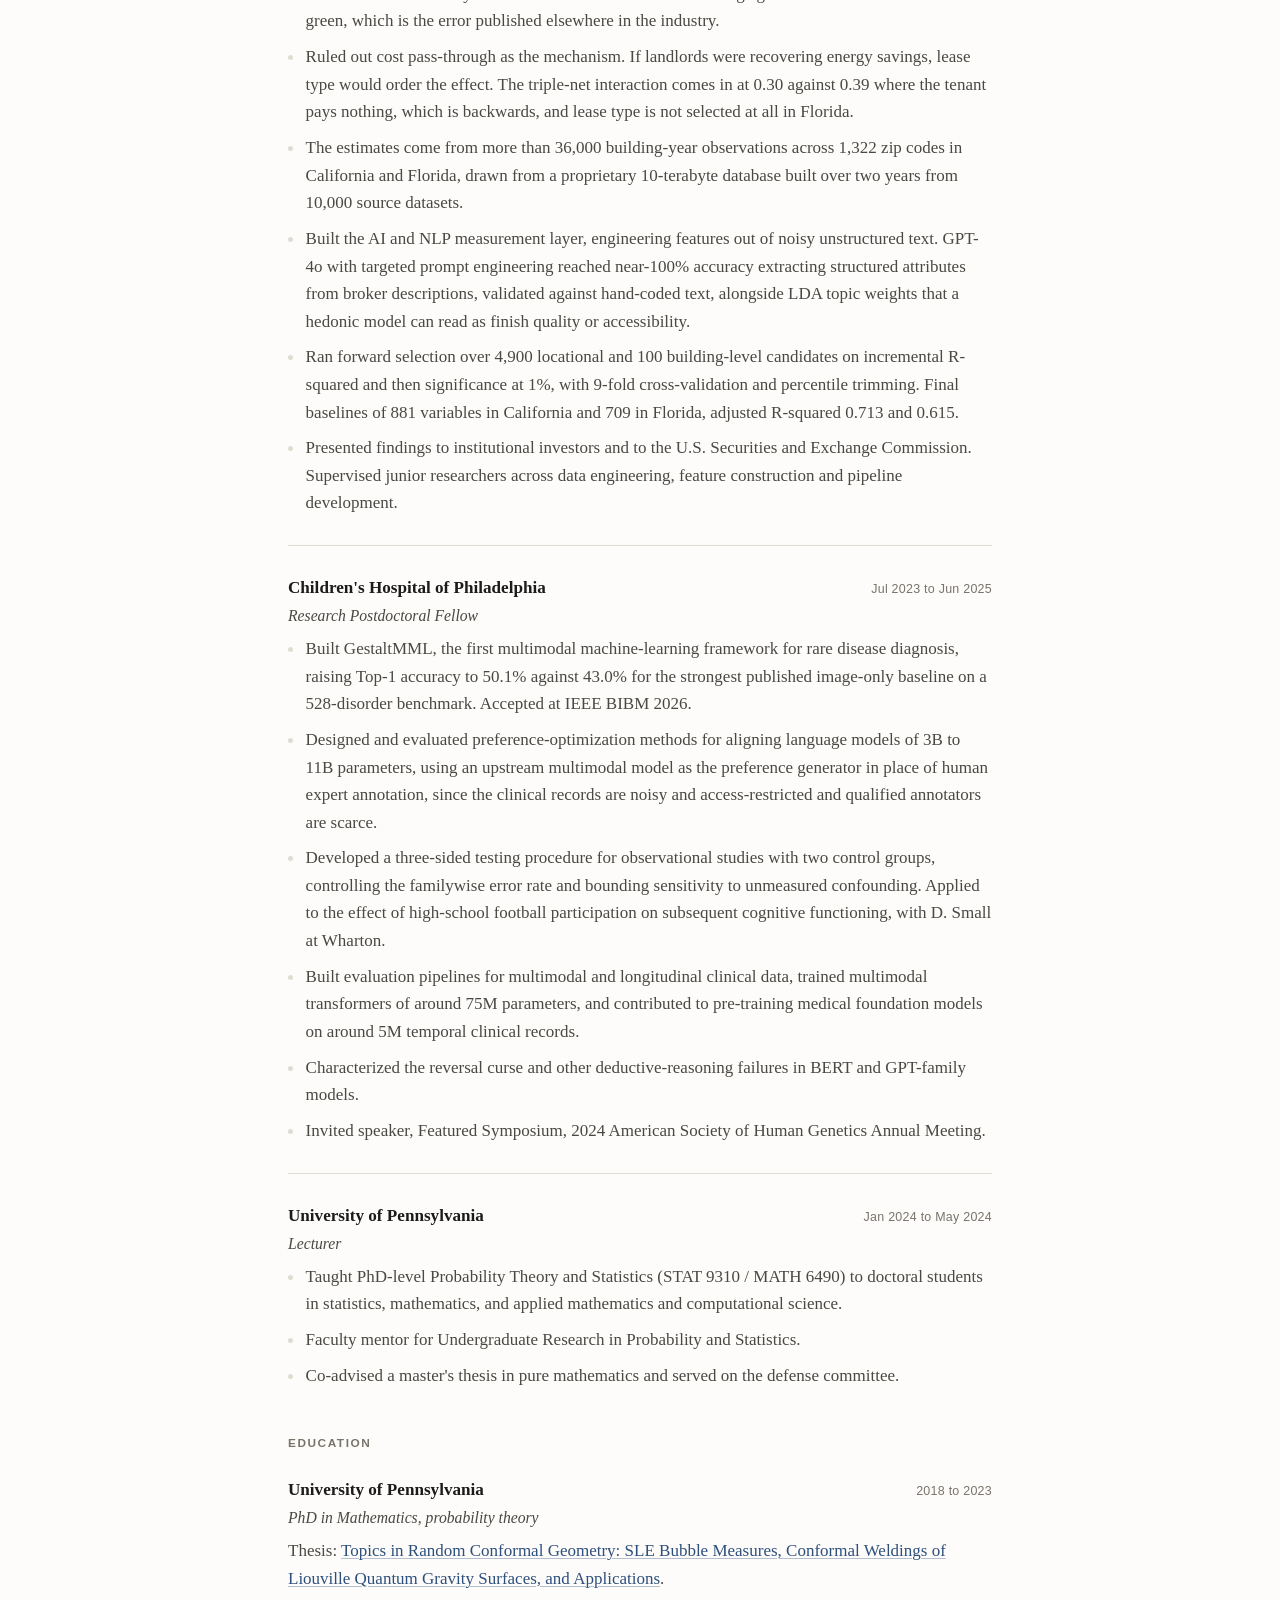
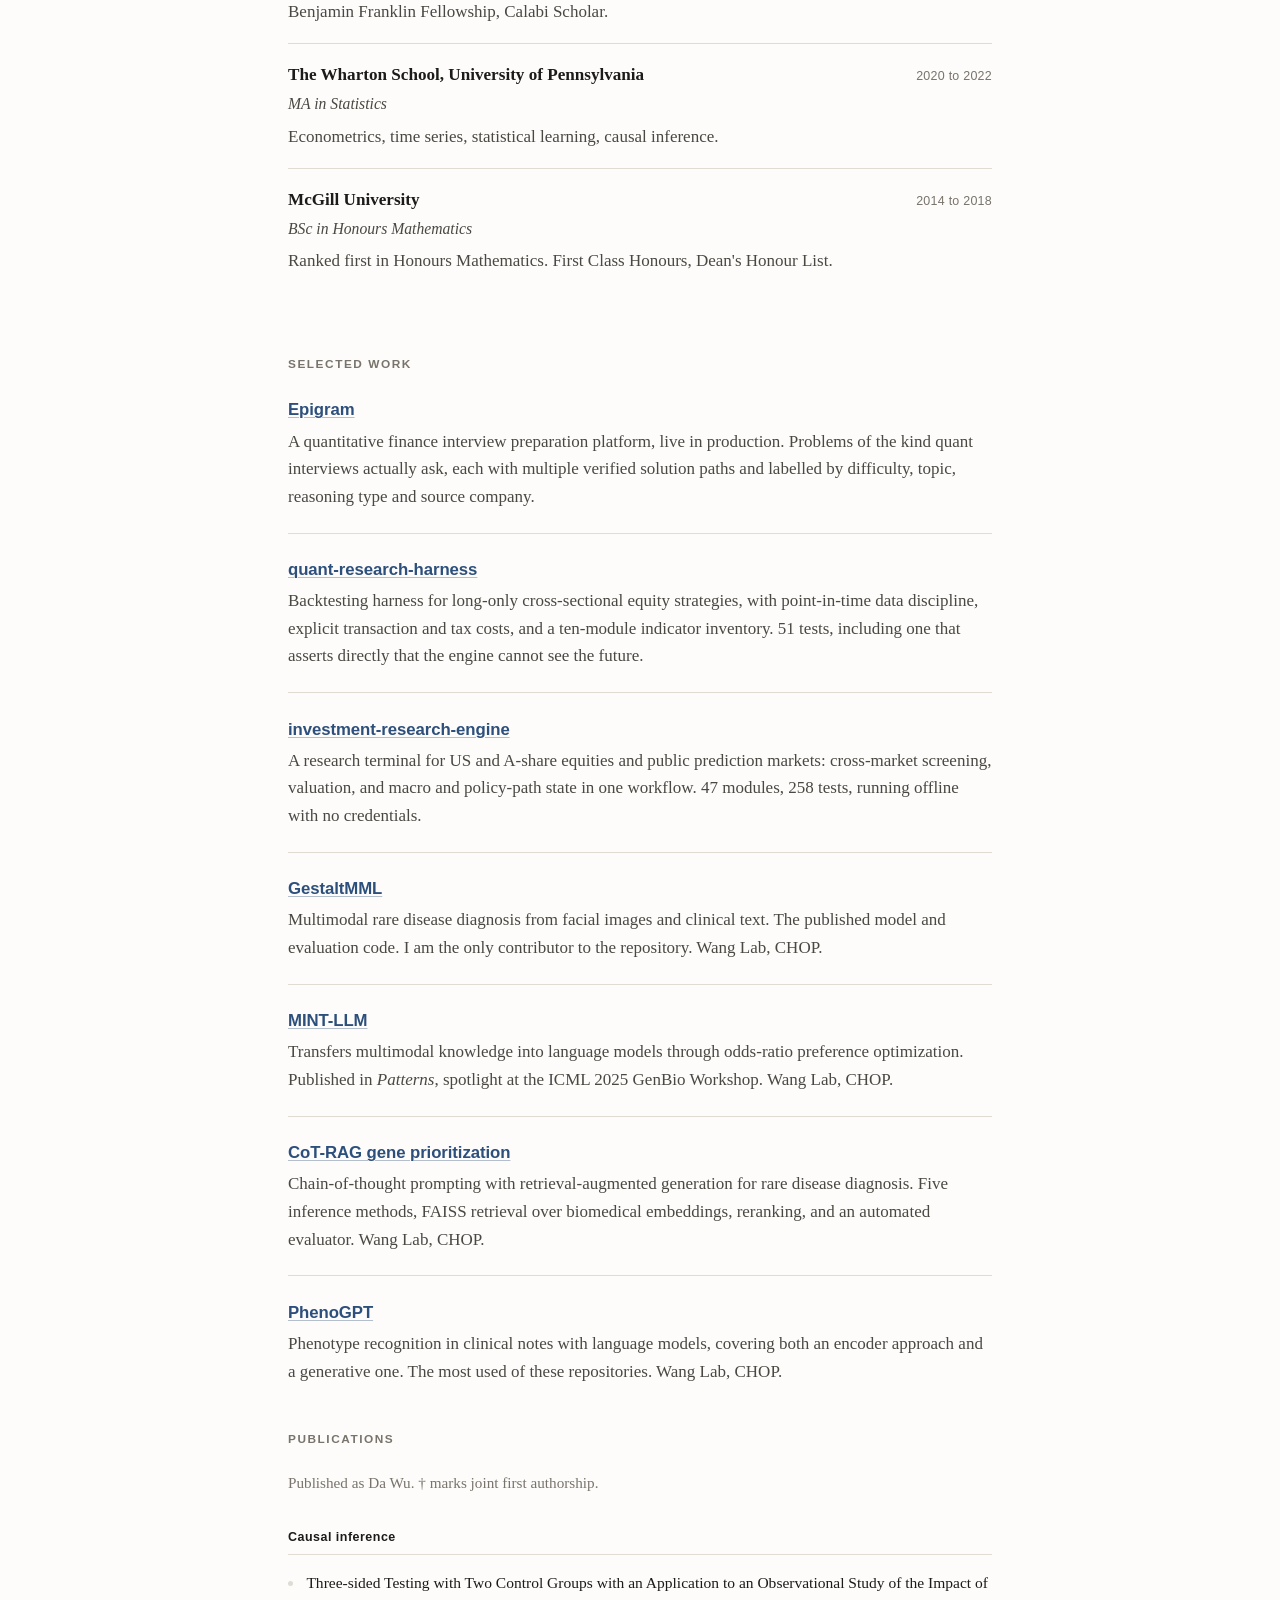
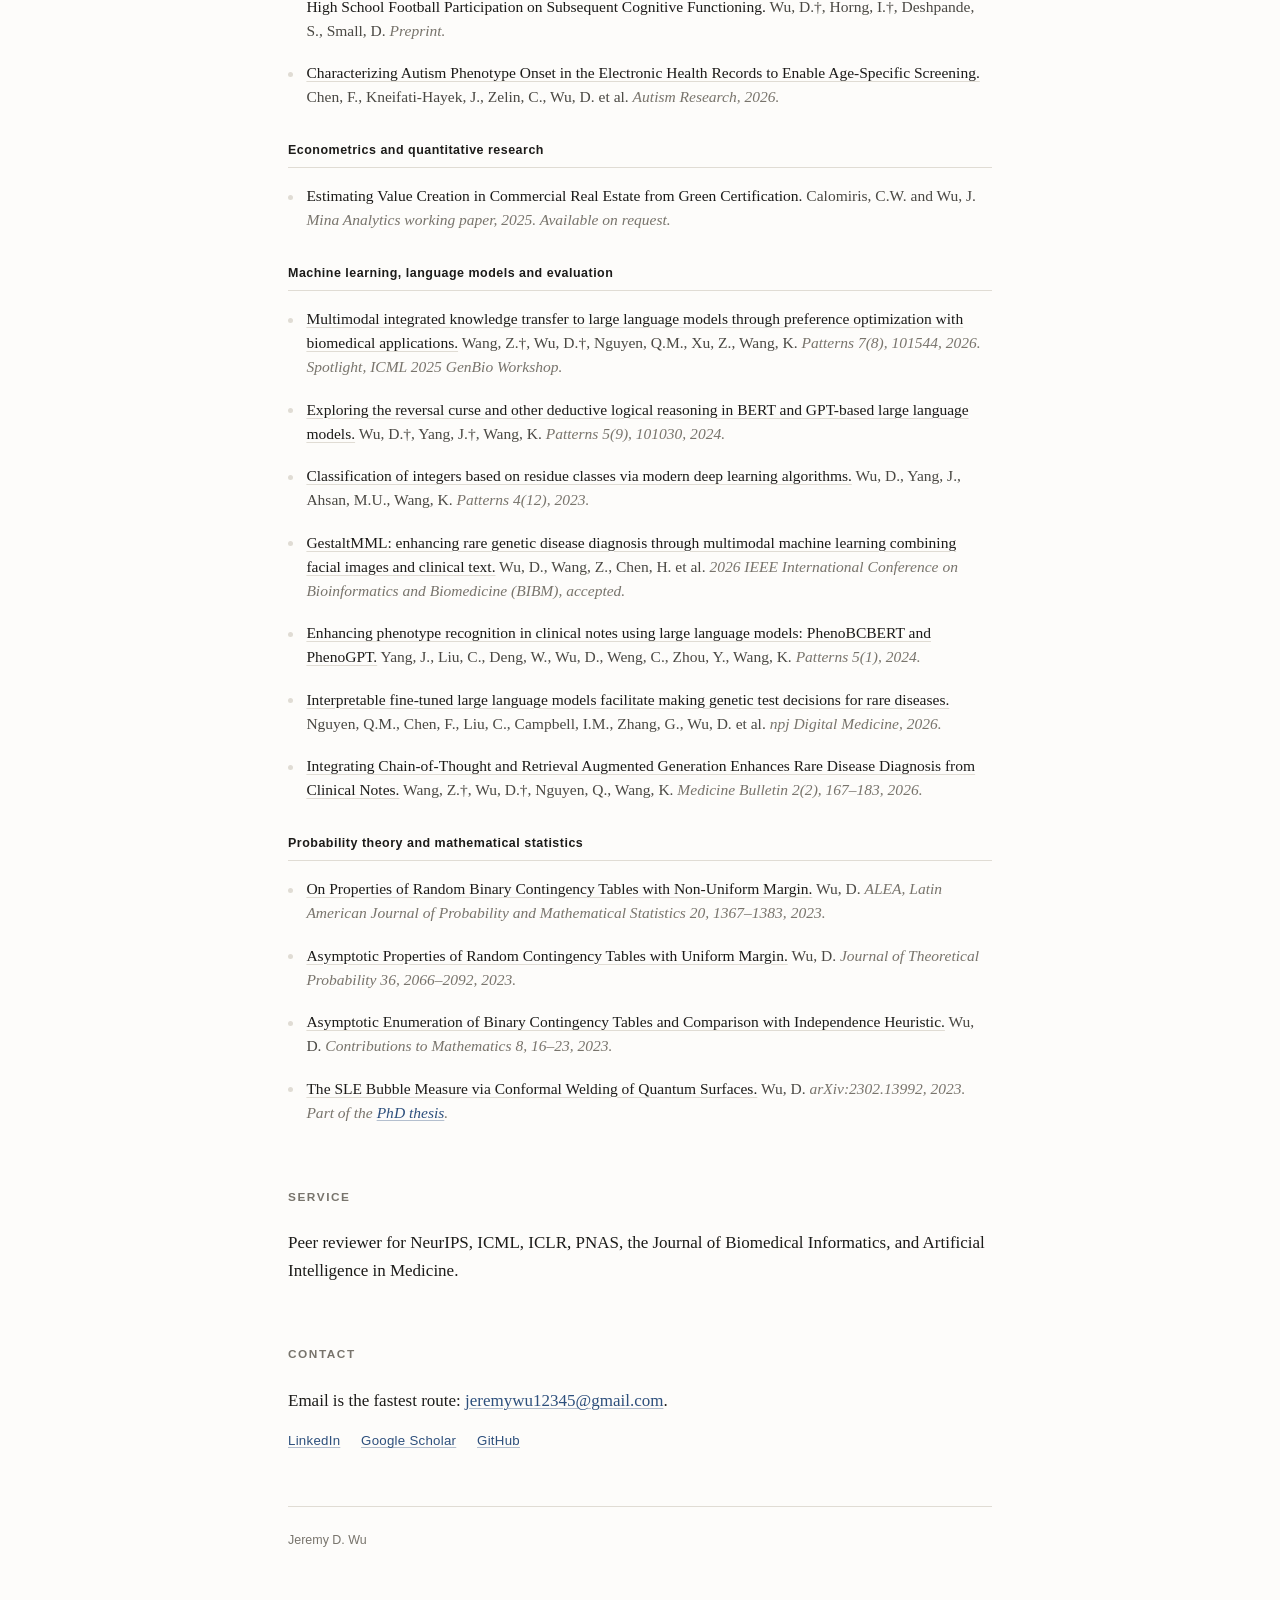
==== commit b5f196ea: "Align the site with the GitHub profile README Four-field framing in the intro; publications split in" ====
--- a/index.html
+++ b/index.html
@@ -25,7 +25,7 @@
 <main id="main">
 
 <section class="intro">
-  <p>I am a mathematician by training. My PhD is in probability theory at the University of Pennsylvania, with a master's in statistics from Wharton taken alongside it. Since then I have published across three areas: causal inference and econometric methods, machine learning and language models, and probability theory. I also build the data pipelines and test harnesses that work of that kind needs.</p>
+  <p>I am a mathematician by training. My PhD is in probability theory at the University of Pennsylvania, with a master's in statistics from Wharton taken alongside it. My published work runs across four fields that are usually four different people: causal inference, econometrics and quantitative research, machine learning and the evaluation of language models, and probability theory. I also build the data pipelines and test harnesses that work of that kind needs.</p>
   <p>I believe the next real advances in scientific research and in industry will come from people and AI working together. That is how I work day to day. Claude Code and Codex are my primary development workflow, for research code, data pipelines and test suites. Verification is the part I own. I write property-based tests rather than output snapshots.</p>
   <p>I want to put rigorous quantitative training to work on the societal side of AI, measuring what these systems do to the economy and to the people using them. I work at the intersection of AI and quantitative analysis and want to keep building there.</p>
 </section>
@@ -55,11 +55,13 @@
       <p class="title">Head of Quantitative Research</p>
       <ul class="what-list">
         <li>Co-authored the Real Estate Model with Chief Economist Charles W. Calomiris and estimated the causal revenue effect of green building certification.</li>
-        <li>Premia of 8.3% for LEED in California and above 7% for Energy Star in California and Florida, with individual properties where certification implied up to $780K in additional annual lease revenue.</li>
-        <li>The estimates come from more than 36,000 building-year observations across 1,322 zip codes, drawn from a proprietary 10-terabyte database built over two years from 10,000 source datasets.</li>
-        <li>Built the AI and NLP measurement layer, engineering features out of noisy unstructured text. GPT-4o with targeted prompt engineering reached near-100% accuracy extracting structured attributes from building descriptions, alongside LDA topic weights and textual sentiment measures.</li>
-        <li>Ran forward selection over 4,900 locational and 100 building-level candidate controls and their interactions, guarded by 9-fold cross-validation on the baseline and 100 cross-validation trials on the treatment model.</li>
-        <li>Separated real effects from spurious fit by cross-checking estimator families that fail differently, putting parametric regression against propensity-score matching and tree-based ensembles, with placebo tests and sensitivity analysis.</li>
+        <li>The premium is a surface over location and time, and the model estimates it at that resolution. LEED at 8.3% in California and 3.9% in Florida, Energy Star at 7.7% and 7.3%. A single coefficient with no interactions returns 6.1% and 5.9% for LEED, understating one state and overstating the other at the same time.</li>
+        <li>It resolves to single buildings. Two uncertified towers in one downtown Los Angeles zip code: certifying the first is worth 12% more lease revenue per square foot, about $780K a year, and certifying the second is worth nothing.</li>
+        <li>Identification fits the full baseline with no certification term in it, then adds certification and its interactions. Certification is positively selected, so conditioning on the whole baseline first makes the estimate deliberately conservative. A model without building age attributes new construction to green, which is the error published elsewhere in the industry.</li>
+        <li>Ruled out cost pass-through as the mechanism. If landlords were recovering energy savings, lease type would order the effect. The triple-net interaction comes in at 0.30 against 0.39 where the tenant pays nothing, which is backwards, and lease type is not selected at all in Florida.</li>
+        <li>The estimates come from more than 36,000 building-year observations across 1,322 zip codes in California and Florida, drawn from a proprietary 10-terabyte database built over two years from 10,000 source datasets.</li>
+        <li>Built the AI and NLP measurement layer, engineering features out of noisy unstructured text. GPT-4o with targeted prompt engineering reached near-100% accuracy extracting structured attributes from broker descriptions, validated against hand-coded text, alongside LDA topic weights that a hedonic model can read as finish quality or accessibility.</li>
+        <li>Ran forward selection over 4,900 locational and 100 building-level candidates on incremental R-squared and then significance at 1%, with 9-fold cross-validation and percentile trimming. Final baselines of 881 variables in California and 709 in Florida, adjusted R-squared 0.713 and 0.615.</li>
         <li>Presented findings to institutional investors and to the U.S. Securities and Exchange Commission. Supervised junior researchers across data engineering, feature construction and pipeline development.</li>
       </ul>
     </li>
@@ -129,7 +131,7 @@
   <ul class="work">
     <li>
       <h3><a href="https://epi-gram.app">Epigram</a></h3>
-      <p>A mathematics learning platform, live in production. Quantitative interview problems, each with multiple verified solution paths and labelled by difficulty, topic and reasoning type.</p>
+      <p>A quantitative finance interview preparation platform, live in production. Problems of the kind quant interviews actually ask, each with multiple verified solution paths and labelled by difficulty, topic, reasoning type and source company.</p>
     </li>
     <li>
       <h3><a href="https://github.com/DWuuuuuu/quant-research-harness">quant-research-harness</a></h3>
@@ -141,39 +143,47 @@
     </li>
     <li>
       <h3><a href="https://github.com/WGLab/GestaltMML">GestaltMML</a></h3>
-      <p>Multimodal rare disease diagnosis from facial images and clinical text. The published model and evaluation code. Wang Lab, CHOP.</p>
+      <p>Multimodal rare disease diagnosis from facial images and clinical text. The published model and evaluation code. I am the only contributor to the repository. Wang Lab, CHOP.</p>
     </li>
     <li>
       <h3><a href="https://github.com/WGLab/MINT-LLM">MINT-LLM</a></h3>
       <p>Transfers multimodal knowledge into language models through odds-ratio preference optimization. Published in <i>Patterns</i>, spotlight at the ICML 2025 GenBio Workshop. Wang Lab, CHOP.</p>
     </li>
     <li>
+      <h3><a href="https://github.com/WGLab/CoT-RAG-LLM-Gene-Prioritization-Disease-Diagnosis">CoT-RAG gene prioritization</a></h3>
+      <p>Chain-of-thought prompting with retrieval-augmented generation for rare disease diagnosis. Five inference methods, FAISS retrieval over biomedical embeddings, reranking, and an automated evaluator. Wang Lab, CHOP.</p>
+    </li>
+    <li>
       <h3><a href="https://github.com/WGLab/PhenoGPT">PhenoGPT</a></h3>
-      <p>Phenotype recognition in clinical notes with language models, covering both an encoder approach and a generative one. Wang Lab, CHOP.</p>
+      <p>Phenotype recognition in clinical notes with language models, covering both an encoder approach and a generative one. The most used of these repositories. Wang Lab, CHOP.</p>
     </li>
   </ul>
 </section>
 
 <section>
   <h2>Publications</h2>
-  <p class="byline">Published as Da Wu.</p>
-
-  <h3 class="group">Causal inference and econometric methods</h3>
-  <ol class="pubs">
-    <li><span class="pt">Three-sided Testing with Two Control Groups with an Application to an Observational Study of the Impact of High School Football Participation on Subsequent Cognitive Functioning.</span> Wu, D., Horng, I., Deshpande, S., Small, D. <span class="venue">Preprint.</span></li>
+  <p class="byline">Published as Da Wu. † marks joint first authorship.</p>
+
+  <h3 class="group">Causal inference</h3>
+  <ol class="pubs">
+    <li><span class="pt">Three-sided Testing with Two Control Groups with an Application to an Observational Study of the Impact of High School Football Participation on Subsequent Cognitive Functioning.</span> Wu, D.†, Horng, I.†, Deshpande, S., Small, D. <span class="venue">Preprint.</span></li>
+    <li><span class="pt"><a href="https://doi.org/10.1002/aur.70378">Characterizing Autism Phenotype Onset in the Electronic Health Records to Enable Age-Specific Screening.</a></span> Chen, F., Kneifati-Hayek, J., Zelin, C., Wu, D. et al. <span class="venue">Autism Research, 2026.</span></li>
+  </ol>
+
+  <h3 class="group">Econometrics and quantitative research</h3>
+  <ol class="pubs">
     <li><span class="pt">Estimating Value Creation in Commercial Real Estate from Green Certification.</span> Calomiris, C.W. and Wu, J. <span class="venue">Mina Analytics working paper, 2025. Available on request.</span></li>
-    <li><span class="pt"><a href="https://doi.org/10.1002/aur.70378">Characterizing Autism Phenotype Onset in the Electronic Health Records to Enable Age-Specific Screening.</a></span> Chen, F., Kneifati-Hayek, J., Zelin, C., Wu, D. et al. <span class="venue">Autism Research, 2026.</span></li>
-  </ol>
-
-  <h3 class="group">Machine learning and language models</h3>
-  <ol class="pubs">
-    <li><span class="pt"><a href="https://doi.org/10.1016/j.patter.2026.101544">Multimodal integrated knowledge transfer to large language models through preference optimization with biomedical applications.</a></span> Wang, Z., Wu, D., Nguyen, Q.M., Xu, Z., Wang, K. <span class="venue">Patterns 7(8), 101544, 2026. Spotlight, ICML 2025 GenBio Workshop.</span></li>
-    <li><span class="pt"><a href="https://doi.org/10.1016/j.patter.2024.101030">Exploring the reversal curse and other deductive logical reasoning in BERT and GPT-based large language models.</a></span> Wu, D., Yang, J., Wang, K. <span class="venue">Patterns 5(9), 101030, 2024.</span></li>
+  </ol>
+
+  <h3 class="group">Machine learning, language models and evaluation</h3>
+  <ol class="pubs">
+    <li><span class="pt"><a href="https://doi.org/10.1016/j.patter.2026.101544">Multimodal integrated knowledge transfer to large language models through preference optimization with biomedical applications.</a></span> Wang, Z.†, Wu, D.†, Nguyen, Q.M., Xu, Z., Wang, K. <span class="venue">Patterns 7(8), 101544, 2026. Spotlight, ICML 2025 GenBio Workshop.</span></li>
+    <li><span class="pt"><a href="https://doi.org/10.1016/j.patter.2024.101030">Exploring the reversal curse and other deductive logical reasoning in BERT and GPT-based large language models.</a></span> Wu, D.†, Yang, J.†, Wang, K. <span class="venue">Patterns 5(9), 101030, 2024.</span></li>
     <li><span class="pt"><a href="https://doi.org/10.1016/j.patter.2023.100860">Classification of integers based on residue classes via modern deep learning algorithms.</a></span> Wu, D., Yang, J., Ahsan, M.U., Wang, K. <span class="venue">Patterns 4(12), 2023.</span></li>
     <li><span class="pt"><a href="https://arxiv.org/abs/2312.15320">GestaltMML: enhancing rare genetic disease diagnosis through multimodal machine learning combining facial images and clinical text.</a></span> Wu, D., Wang, Z., Chen, H. et al. <span class="venue">2026 IEEE International Conference on Bioinformatics and Biomedicine (BIBM), accepted.</span></li>
     <li><span class="pt"><a href="https://doi.org/10.1016/j.patter.2023.100887">Enhancing phenotype recognition in clinical notes using large language models: PhenoBCBERT and PhenoGPT.</a></span> Yang, J., Liu, C., Deng, W., Wu, D., Weng, C., Zhou, Y., Wang, K. <span class="venue">Patterns 5(1), 2024.</span></li>
     <li><span class="pt"><a href="https://doi.org/10.1038/s41746-026-02733-z">Interpretable fine-tuned large language models facilitate making genetic test decisions for rare diseases.</a></span> Nguyen, Q.M., Chen, F., Liu, C., Campbell, I.M., Zhang, G., Wu, D. et al. <span class="venue">npj Digital Medicine, 2026.</span></li>
-    <li><span class="pt"><a href="https://doi.org/10.1002/mdb2.70033">Integrating Chain-of-Thought and Retrieval Augmented Generation Enhances Rare Disease Diagnosis from Clinical Notes.</a></span> Wang, Z., Wu, D., Nguyen, Q., Wang, K. <span class="venue">Medicine Bulletin 2(2), 167–183, 2026.</span></li>
+    <li><span class="pt"><a href="https://doi.org/10.1002/mdb2.70033">Integrating Chain-of-Thought and Retrieval Augmented Generation Enhances Rare Disease Diagnosis from Clinical Notes.</a></span> Wang, Z.†, Wu, D.†, Nguyen, Q., Wang, K. <span class="venue">Medicine Bulletin 2(2), 167–183, 2026.</span></li>
   </ol>
 
   <h3 class="group">Probability theory and mathematical statistics</h3>
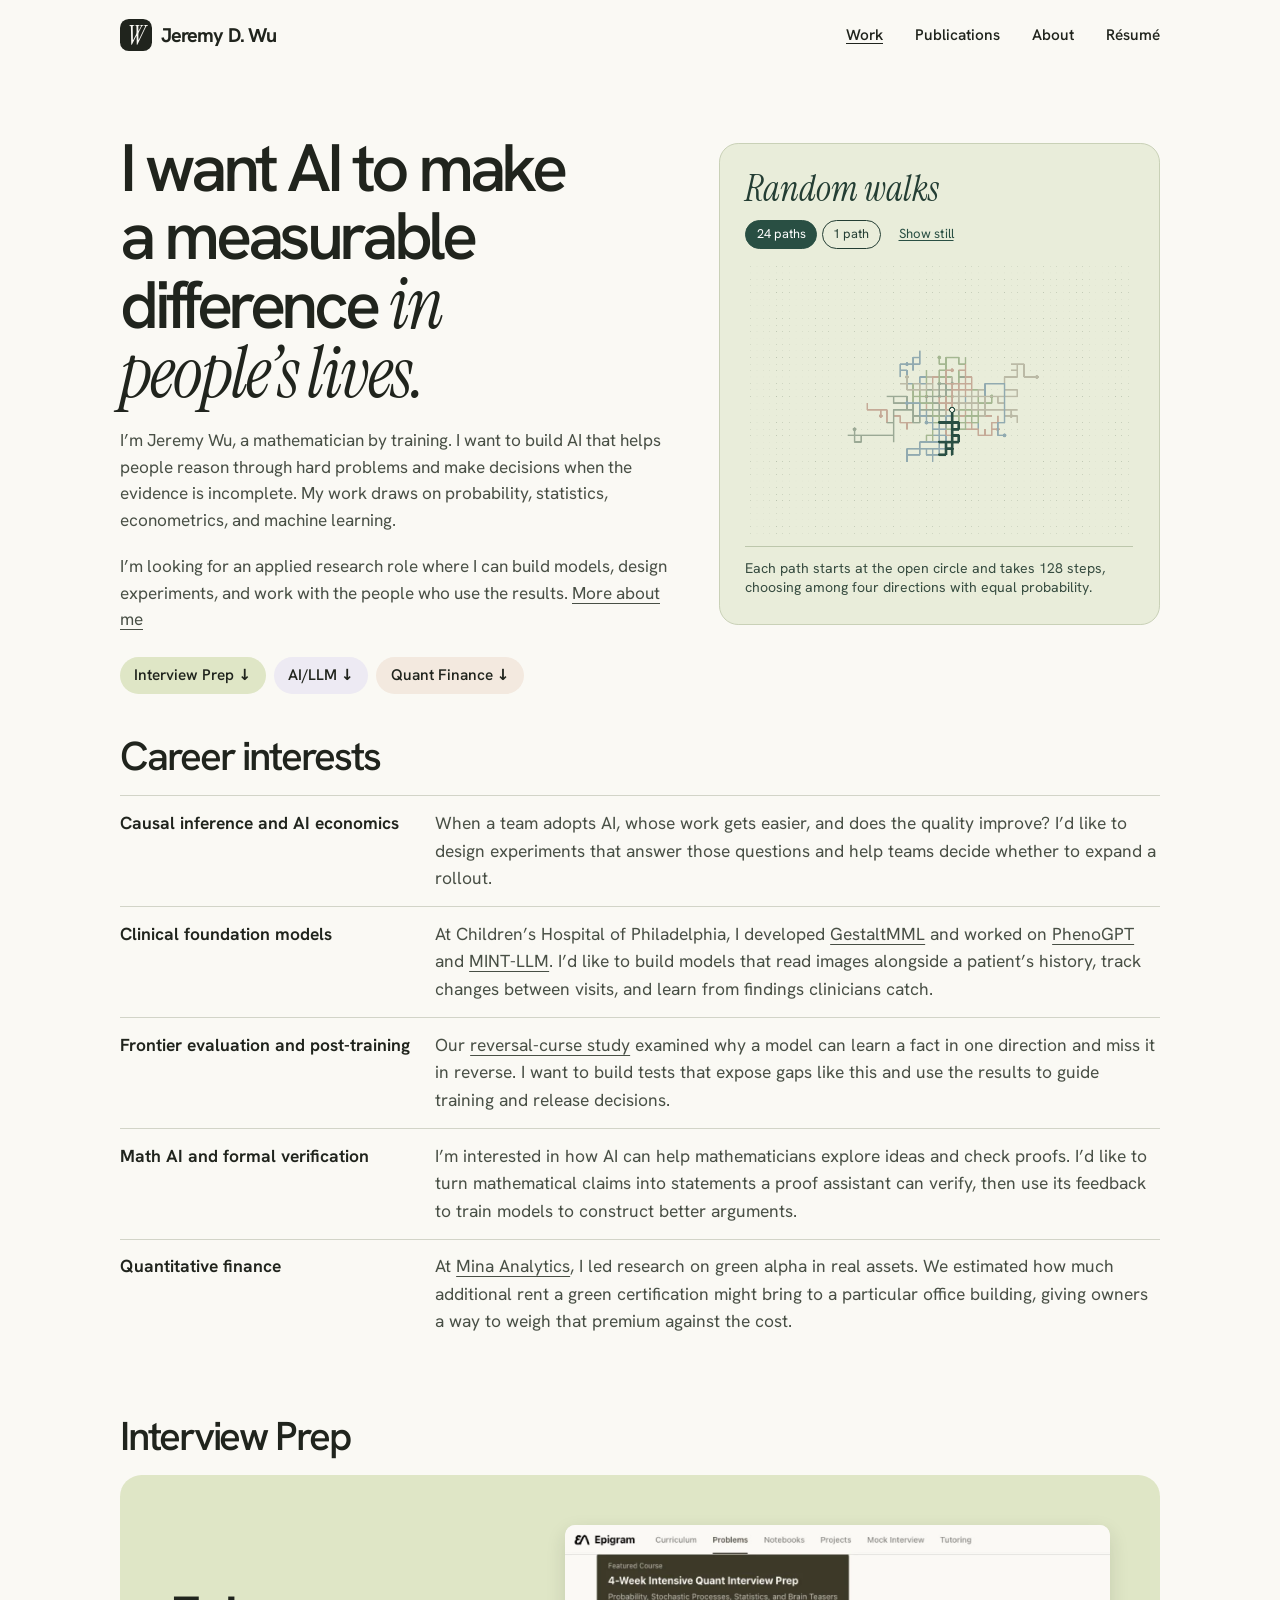
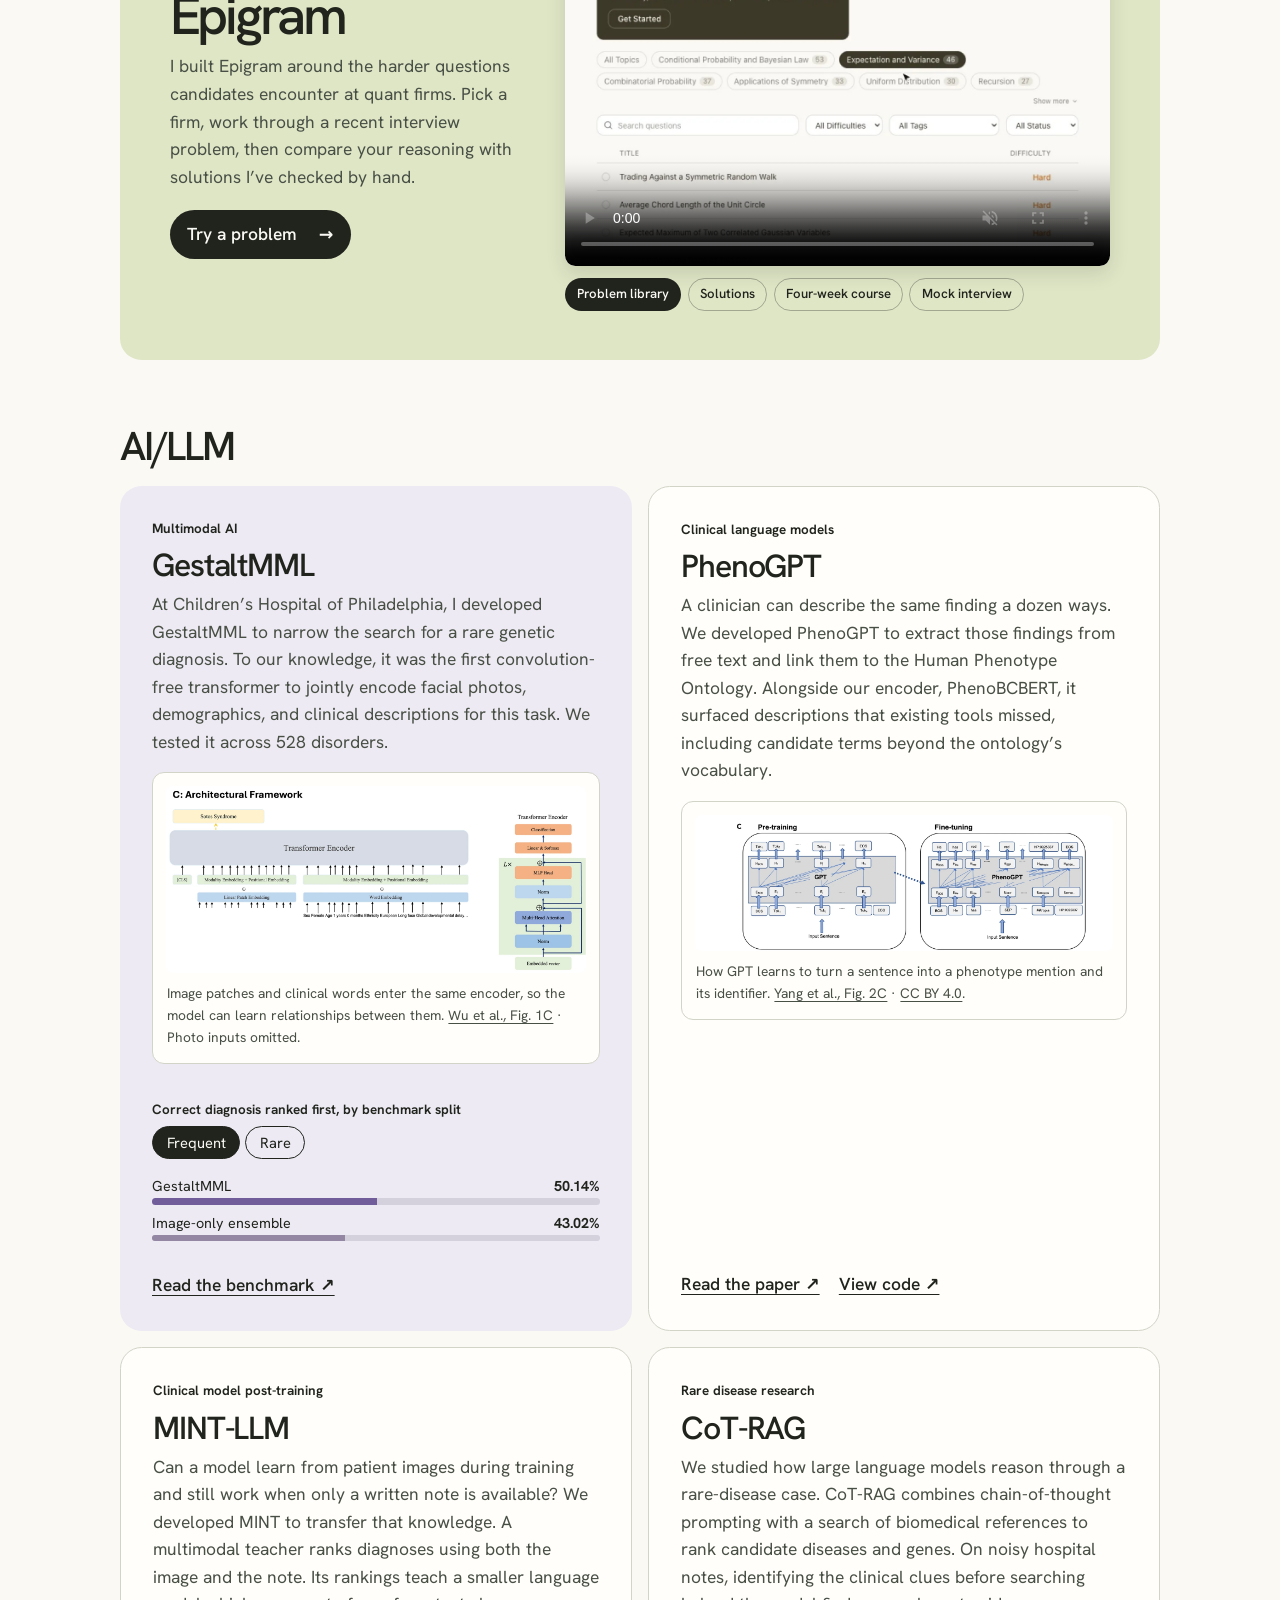
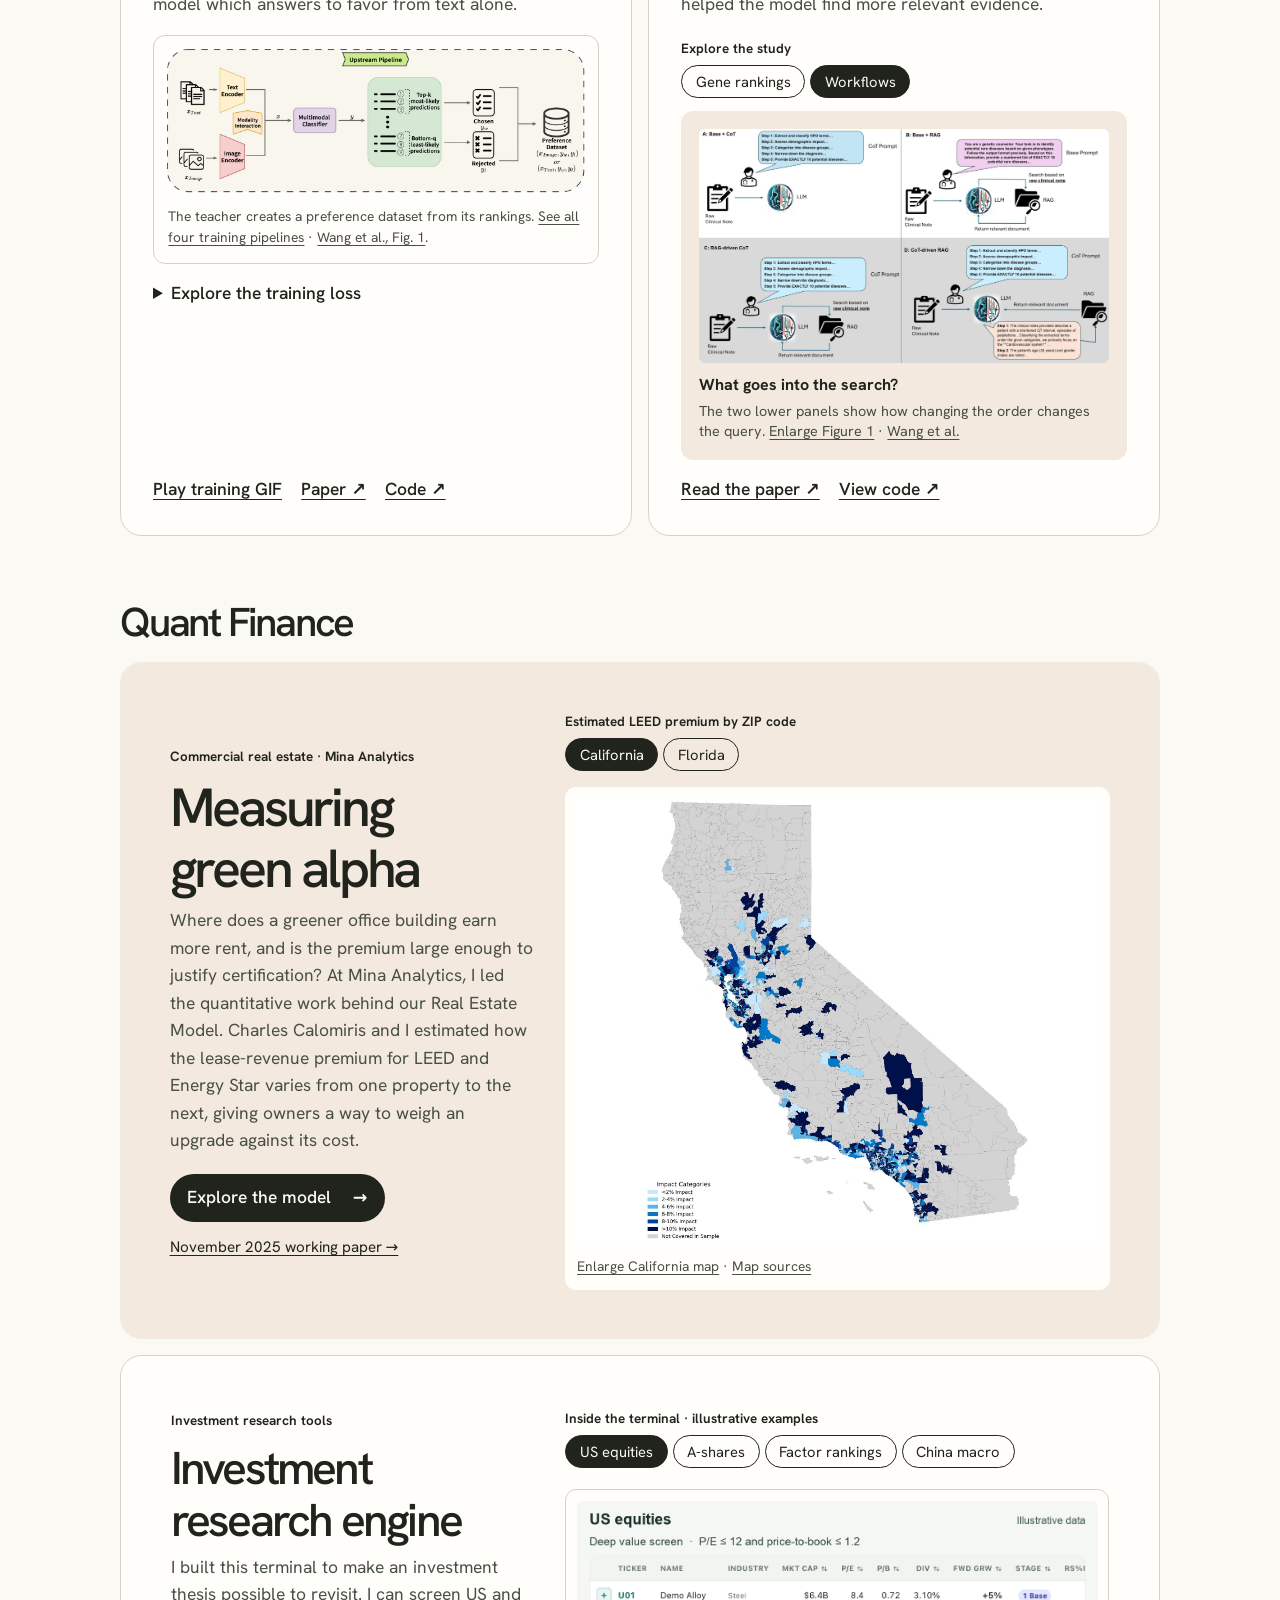
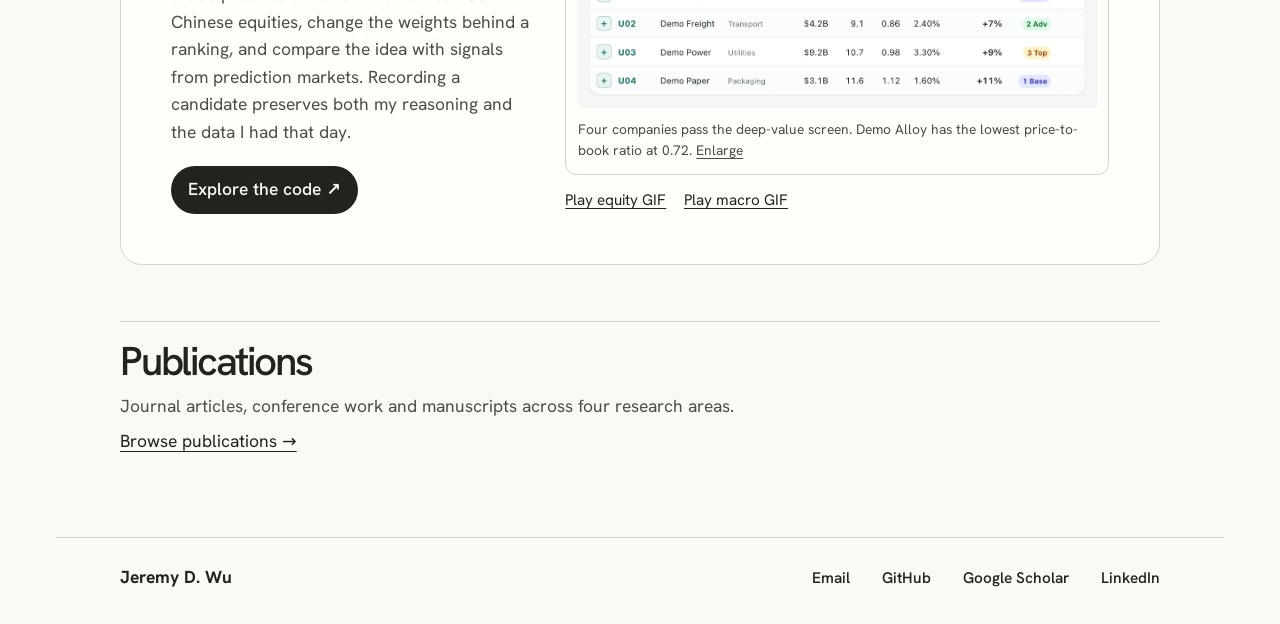
==== commit c03149ac: "Publish project portfolio, career interests, and interactive demos" ====
--- a/index.html
+++ b/index.html
@@ -1,219 +1,279 @@
-<!DOCTYPE html>
+<!doctype html>
 <html lang="en">
-<head>
-<meta charset="utf-8">
-<meta name="viewport" content="width=device-width, initial-scale=1">
-<title>Jeremy D. Wu</title>
-<meta name="description" content="Jeremy D. Wu. AI, econometrics and quantitative research, measuring the social impact of machine learning systems. Causal inference. PhD in mathematics, Penn. MA in statistics, Wharton.">
-<meta name="author" content="Jeremy D. Wu">
-<link rel="icon" href="favicon.svg" type="image/svg+xml">
-<link rel="stylesheet" href="styles.css">
-</head>
-<body>
-<a class="skip" href="#main">Skip to content</a>
-
-<header>
-  <h1>Jeremy D. Wu</h1>
-  <p class="tagline">AI, econometrics and quantitative research.</p>
-  <nav class="links" aria-label="Contact and profiles">
-    <a href="mailto:jeremywu12345@gmail.com">jeremywu12345@gmail.com</a>
-    <a href="https://scholar.google.com/citations?user=RGvMvRIAAAAJ&amp;hl=en">Google Scholar</a>
-    <a href="https://www.linkedin.com/in/jeremydwu">LinkedIn</a>
-  </nav>
-</header>
-
-<main id="main">
-
-<section class="intro">
-  <p>I am a mathematician by training. My PhD is in probability theory at the University of Pennsylvania, with a master's in statistics from Wharton taken alongside it. My published work runs across four fields that are usually four different people: causal inference, econometrics and quantitative research, machine learning and the evaluation of language models, and probability theory. I also build the data pipelines and test harnesses that work of that kind needs.</p>
-  <p>I believe the next real advances in scientific research and in industry will come from people and AI working together. That is how I work day to day. Claude Code and Codex are my primary development workflow, for research code, data pipelines and test suites. Verification is the part I own. I write property-based tests rather than output snapshots.</p>
-  <p>I want to put rigorous quantitative training to work on the societal side of AI, measuring what these systems do to the economy and to the people using them. I work at the intersection of AI and quantitative analysis and want to keep building there.</p>
-</section>
-
-<section>
-  <h2>Experience</h2>
-  <ul class="roles">
-    <li>
-      <div class="role-head">
-        <span class="org"><a href="https://epi-gram.app">Epigram</a></span>
-        <span class="when">Nov 2025 to present</span>
+  <head>
+    <meta charset="utf-8"/>
+    <meta content="width=device-width, initial-scale=1" name="viewport"/>
+    <title>Work · Jeremy D. Wu</title>
+    <meta content="Jeremy D. Wu’s portfolio of AI, econometrics and quantitative research." name="description"/>
+    <link href="favicon.svg" rel="icon"/>
+    <link href="styles.css" rel="stylesheet"/>
+    <script src="project-demos.js" defer></script>
+  </head>
+  <body>
+    <a class="skip" href="#main">Skip to content</a>
+    <header class="mast">
+      <a class="brand" href="index.html"><i aria-hidden="true">W</i> Jeremy D. Wu</a>
+      <nav aria-label="Main navigation">
+        <a aria-current="page" href="index.html#work">Work</a>
+        <a href="publications.html">Publications</a>
+        <a href="about.html">About</a>
+        <a href="resume.html">Résumé</a>
+      </nav>
+    </header>
+    <main id="main">
+      <section class="hero">
+        <div class="intro-copy">
+          <h1>I want AI to make a measurable difference <em>in people’s lives.</em></h1>
+          <p>I’m Jeremy Wu, a mathematician by training. I want to build AI that helps people reason through hard problems and make decisions when the evidence is incomplete. My work draws on probability, statistics, econometrics, and machine learning.</p>
+          <p>I’m looking for an applied research role where I can build models, design experiments, and work with the people who use the results. <a href="about.html">More about me</a></p>
+        </div>
+        <figure class="walk-print">
+          <fieldset>
+            <legend>Random walks</legend>
+            <input class="opt opt0" id="many-walks" name="walks" type="radio" checked/>
+            <label for="many-walks">24 paths</label>
+            <input class="opt opt1" id="one-walk" name="walks" type="radio"/>
+            <label for="one-walk">1 path</label>
+            <button class="motion-switch" type="button" hidden>Animate paths</button>
+            <div class="panel panel0"><img src="assets/random-walk-ensemble.webp" data-animation="assets/random-walk-ensemble.gif" width="1160" height="830" alt="Twenty-four simulated paths spread across a lattice from the same open circle. One path is traced in dark green."/></div>
+            <div class="panel panel1"><img src="assets/random-walk-single.webp" data-animation="assets/random-walk-single.gif" width="1160" height="830" alt="The dark green path in isolation, from the open circle to the solid endpoint."/></div>
+          </fieldset>
+          <figcaption>Each path starts at the open circle and takes 128 steps, choosing among four directions with equal probability.</figcaption>
+        </figure>
+        <nav class="topic-jumps" aria-label="Explore projects by topic">
+          <a href="#interview-prep">Interview Prep ↓</a>
+          <a href="#ai-llm">AI/LLM ↓</a>
+          <a href="#quant-finance">Quant Finance ↓</a>
+        </nav>
+      </section>
+      <section class="research-interests" aria-labelledby="interests-title">
+        <h2 id="interests-title">Career interests</h2>
+        <dl>
+          <dt>Causal inference and AI economics</dt>
+          <dd>When a team adopts AI, whose work gets easier, and does the quality improve? I’d like to design experiments that answer those questions and help teams decide whether to expand a rollout.</dd>
+          <dt>Clinical foundation models</dt>
+          <dd>At Children’s Hospital of Philadelphia, I developed <a href="#gestaltmml">GestaltMML</a> and worked on <a href="#phenogpt">PhenoGPT</a> and <a href="#mint-llm">MINT-LLM</a>. I’d like to build models that read images alongside a patient’s history, track changes between visits, and learn from findings clinicians catch.</dd>
+          <dt>Frontier evaluation and post-training</dt>
+          <dd>Our <a href="publications.html#reversal-curse">reversal-curse study</a> examined why a model can learn a fact in one direction and miss it in reverse. I want to build tests that expose gaps like this and use the results to guide training and release decisions.</dd>
+          <dt>Math AI and formal verification</dt>
+          <dd>I’m interested in how AI can help mathematicians explore ideas and check proofs. I’d like to turn mathematical claims into statements a proof assistant can verify, then use its feedback to train models to construct better arguments.</dd>
+          <dt>Quantitative finance</dt>
+          <dd>At <a href="mina.html">Mina Analytics</a>, I led research on green alpha in real assets. We estimated how much additional rent a green certification might bring to a particular office building, giving owners a way to weigh that premium against the cost.</dd>
+        </dl>
+      </section>
+      <div id="work">
+        <section class="work-group" aria-labelledby="interview-prep">
+          <h2 id="interview-prep">Interview Prep</h2>
+          <article class="feature">
+            <div>
+              <h3>Epigram</h3>
+              <p>I built Epigram around the harder questions candidates encounter at quant firms. Pick a firm, work through a recent interview problem, then compare your reasoning with solutions I’ve checked by hand.</p>
+              <a class="button" href="epigram.html">Try a problem <span>→</span></a>
+            </div>
+            <figure class="epigram-demos">
+              <video controls playsinline muted preload="none" width="1280" height="800" poster="assets/epigram/problems.webp" src="assets/epigram/problems.mp4" aria-label="Epigram problem library walkthrough"></video>
+              <figcaption>
+                <nav class="demo-picker" aria-label="Epigram walkthroughs">
+                  <a href="assets/epigram/problems.mp4" aria-current="true">Problem library</a>
+                  <a href="assets/epigram/solutions.mp4">Solutions</a>
+                  <a href="assets/epigram/course.mp4">Four-week course</a>
+                  <a href="assets/epigram/mock.mp4">Mock interview</a>
+                </nav>
+              </figcaption>
+            </figure>
+          </article>
+        </section>
+        <section class="work-group" aria-labelledby="ai-llm">
+          <h2 id="ai-llm">AI/LLM</h2>
+          <div class="cards">
+            <article id="gestaltmml" class="card clinical">
+              <small>Multimodal AI</small>
+              <h3>GestaltMML</h3>
+              <p>At Children’s Hospital of Philadelphia, I developed GestaltMML to narrow the search for a rare genetic diagnosis. To our knowledge, it was the first convolution-free transformer to jointly encode facial photos, demographics, and clinical descriptions for this task. We tested it across 528 disorders.</p>
+              <figure class="paper-plate"><a href="assets/gestalt-architecture.webp" aria-label="Enlarge the figure"><img src="assets/gestalt-architecture.webp" width="1600" height="710" loading="lazy" alt="Image patches and clinical text enter a shared transformer encoder. A classification head ranks candidate syndromes."/></a><figcaption>Image patches and clinical words enter the same encoder, so the model can learn relationships between them. <a href="https://arxiv.org/html/2312.15320v3#S3.F1">Wu et al., Fig. 1C</a> · Photo inputs omitted.</figcaption></figure>
+              <fieldset>
+                <legend>Correct diagnosis ranked first, by benchmark split</legend>
+                <input checked="" class="opt opt0" id="split0" name="split" type="radio"/>
+                <label for="split0">Frequent</label>
+                <input class="opt opt1" id="split1" name="split" type="radio"/>
+                <label for="split1">Rare</label>
+                <div class="panel panel0">
+                  <div class="barline">
+                    <span>GestaltMML</span>
+                    <b>50.14%</b>
+                    <div class="track">
+                      <div style="width:50.14%"></div>
+                    </div>
+                  </div>
+                  <div class="barline">
+                    <span>Image-only ensemble</span>
+                    <b>43.02%</b>
+                    <div class="track">
+                      <div style="width:43.02%"></div>
+                    </div>
+                  </div>
+                </div>
+                <div class="panel panel1">
+                  <div class="barline">
+                    <span>GestaltMML</span>
+                    <b>24.14%</b>
+                    <div class="track">
+                      <div style="width:24.14%"></div>
+                    </div>
+                  </div>
+                  <div class="barline">
+                    <span>Image-only ensemble</span>
+                    <b>19.77%</b>
+                    <div class="track">
+                      <div style="width:19.77%"></div>
+                    </div>
+                  </div>
+                </div>
+              </fieldset>
+              <a href="https://arxiv.org/html/2312.15320">Read the benchmark ↗</a>
+            </article>
+            <article class="card study-card">
+              <small>Clinical language models</small>
+              <h3 id="phenogpt">PhenoGPT</h3>
+              <p>A clinician can describe the same finding a dozen ways. We developed PhenoGPT to extract those findings from free text and link them to the Human Phenotype Ontology. Alongside our encoder, PhenoBCBERT, it surfaced descriptions that existing tools missed, including candidate terms beyond the ontology’s vocabulary.</p>
+              <figure class="paper-plate"><a href="assets/phenogpt-training.webp" aria-label="Enlarge the figure"><img src="assets/phenogpt-training.webp" width="1500" height="488" loading="lazy" alt="Published diagram showing GPT pretraining followed by supervised fine-tuning to generate phenotype mentions and ontology identifiers."/></a><figcaption>How GPT learns to turn a sentence into a phenotype mention and its identifier. <a href="https://pmc.ncbi.nlm.nih.gov/articles/PMC10801236/#fig2">Yang et al., Fig. 2C</a> · <a href="https://creativecommons.org/licenses/by/4.0/">CC BY 4.0</a>.</figcaption></figure>
+              <div class="cot-links"><a href="https://doi.org/10.1016/j.patter.2023.100887">Read the paper ↗</a><a href="https://github.com/WGLab/PhenoGPT">View code ↗</a></div>
+            </article>
+            <article class="card study-card">
+              <small>Clinical model post-training</small>
+              <h3 id="mint-llm">MINT-LLM</h3>
+              <p>Can a model learn from patient images during training and still work when only a written note is available? We developed MINT to transfer that knowledge. A multimodal teacher ranks diagnoses using both the image and the note. Its rankings teach a smaller language model which answers to favor from text alone.</p>
+              <figure class="paper-plate"><a href="assets/mint-framework.webp" aria-label="Enlarge the figure"><img src="assets/mint-teacher.webp" width="1350" height="472" loading="lazy" alt="The teacher encodes text and images, ranks predictions, and turns high- and low-ranked candidates into paired responses."/></a><figcaption>The teacher creates a preference dataset from its rankings. <a href="assets/mint-framework.webp">See all four training pipelines</a> · <a href="https://doi.org/10.1016/j.patter.2026.101544">Wang et al., Fig. 1</a>.</figcaption></figure>
+              <details class="loss-note"><summary>Explore the training loss</summary>
+                <p class="equation" aria-label="ORPO loss equals the expected supervised loss plus lambda times the odds ratio loss">ℒ<sub>ORPO</sub> = 𝔼[ℒ<sub>SFT</sub> + λ ℒ<sub>OR</sub>]</p>
+                <p class="equation" aria-label="Odds ratio loss equals negative log sigmoid of the log odds of the preferred answer minus the log odds of the rejected answer">ℒ<sub>OR</sub> = −log σ(log odds<sub>preferred</sub> − log odds<sub>rejected</sub>)</p>
+                <p>The supervised term rewards reproducing the preferred answer. The odds-ratio term rewards assigning it higher odds than the rejected answer. The weight λ sets the balance.</p>
+              </details>
+              <div class="cot-links"><a href="assets/mint-training.gif" data-tour="How MINT transfers a teacher’s rankings">Play training GIF</a><a href="https://doi.org/10.1016/j.patter.2026.101544">Paper ↗</a><a href="https://github.com/WGLab/MINT-LLM">Code ↗</a></div>
+            </article>
+            <article id="cot-rag" class="card study-card">
+              <small>Rare disease research</small>
+              <h3>CoT-RAG</h3>
+              <p>We studied how large language models reason through a rare-disease case. CoT-RAG combines chain-of-thought prompting with a search of biomedical references to rank candidate diseases and genes. On noisy hospital notes, identifying the clinical clues before searching helped the model find more relevant evidence.</p>
+              <fieldset class="cot-exhibit">
+                <legend>Explore the study</legend>
+                <input class="opt opt0" id="cot-results" name="cot-view" type="radio"/>
+                <label for="cot-results">Gene rankings</label>
+                <input checked class="opt opt1" id="cot-methods" name="cot-view" type="radio"/>
+                <label for="cot-methods">Workflows</label>
+                <figure class="panel panel0">
+                  <figcaption><strong>How often was the correct gene in the top 10?</strong>DeepSeek-R1-Distill-Llama-70B on notes derived from Phenopackets, structured records of rare disease cases.</figcaption>
+                  <div class="barline"><span>Direct answer</span><b>11.72%</b><div class="track"><div style="width:11.72%"></div></div></div>
+                  <div class="barline"><span>Reasoning alone</span><b>41.18%</b><div class="track"><div style="width:41.18%"></div></div></div>
+                  <div class="barline"><span>Retrieve, then reason</span><b>42.13%</b><div class="track"><div style="width:42.13%"></div></div></div>
+                  <div class="barline"><span>Reason, then retrieve</span><b>41.54%</b><div class="track"><div style="width:41.54%"></div></div></div>
+                  <small>Selected comparisons from Fig. 2, Wang et al. (2026)</small>
+                </figure>
+                <figure class="panel panel1">
+                  <a href="assets/cot-rag-workflows.webp" aria-label="Enlarge the four workflow diagrams from Figure 1"><img loading="lazy" width="2000" height="1143" src="assets/cot-rag-workflows.webp" alt="Four workflows compare reasoning alone, retrieval alone, and two ways to combine them. Retrieval can use the raw note or the clinical features identified by the model."/></a>
+                  <figcaption><strong>What goes into the search?</strong>The two lower panels show how changing the order changes the query. <a href="assets/cot-rag-workflows.webp">Enlarge Figure 1</a> · <a href="https://arxiv.org/pdf/2503.12286v2#page=26">Wang et al.</a></figcaption>
+                </figure>
+              </fieldset>
+              <div class="cot-links"><a href="https://doi.org/10.1002/mdb2.70033">Read the paper ↗</a><a href="https://github.com/WGLab/CoT-RAG-LLM-Gene-Prioritization-Disease-Diagnosis">View code ↗</a></div>
+            </article>
+          </div>
+        </section>
+        <section class="work-group" aria-labelledby="quant-finance">
+          <h2 id="quant-finance">Quant Finance</h2>
+          <article class="feature mina-feature">
+            <div>
+              <small>Commercial real estate · Mina Analytics</small>
+              <h3>Measuring green alpha</h3>
+              <p>Where does a greener office building earn more rent, and is the premium large enough to justify certification? At Mina Analytics, I led the quantitative work behind our Real Estate Model. Charles Calomiris and I estimated how the lease-revenue premium for LEED and Energy Star varies from one property to the next, giving owners a way to weigh an upgrade against its cost.</p>
+              <a class="button" href="mina.html">Explore the model <span aria-hidden="true">→</span></a>
+              <a class="working-link" href="publications.html#econometrics">November 2025 working paper →</a>
+            </div>
+            <fieldset class="map-viewer"><legend>Estimated LEED premium by ZIP code</legend>
+              <input checked class="opt opt0" name="home-map" id="map-ca" type="radio"/><label for="map-ca">California</label>
+              <input class="opt opt1" name="home-map" id="map-fl" type="radio"/><label for="map-fl">Florida</label>
+              <figure class="panel panel0"><a href="assets/mina/california-leed.webp"><img src="assets/mina/california-leed.webp" width="1403" height="1643" loading="lazy" alt="California ZIP-code map of estimated LEED lease premiums, with darker blue for higher premiums."/></a><figcaption><a href="assets/mina/california-leed.webp">Enlarge California map</a> · <a href="mina.html#maps">Map sources</a></figcaption></figure>
+              <figure class="panel panel1"><a href="assets/mina/florida-leed.webp"><img src="assets/mina/florida-leed.webp" width="1498" height="1466" loading="lazy" alt="Florida ZIP-code map of estimated LEED lease premiums, with darker blue for higher premiums."/></a><figcaption><a href="assets/mina/florida-leed.webp">Enlarge Florida map</a> · <a href="mina.html#maps">Map sources</a></figcaption></figure>
+            </fieldset>
+          </article>
+          <div class="engine-row">
+            <template id="archived-quant-harness">
+            <article class="card quant">
+              <small>Systematic research</small>
+              <h3>Quant research harness</h3>
+              <p>A weekly reversal strategy looks profitable on a seeded synthetic dataset. Switch on modeled A-share trading costs to see why I rejected it.</p>
+              <fieldset>
+                <legend>Trading costs</legend>
+                <input checked="" class="opt opt0" id="cost0" name="cost" type="radio"/>
+                <label for="cost0">Before costs</label>
+                <input class="opt opt1" id="cost1" name="cost" type="radio"/>
+                <label for="cost1">After costs</label>
+                <div class="panel panel0">
+                  <strong class="metric">+7.16%</strong>
+                  <span>Annualized return</span>
+                  <div class="return-axis" aria-hidden="true"><i></i></div>
+                </div>
+                <div class="panel panel1">
+                  <strong class="metric">−5.26%</strong>
+                  <span>Annualized return</span>
+                  <div class="return-axis" aria-hidden="true"><i></i></div>
+                </div>
+              </fieldset>
+              <a href="https://github.com/DWuuuuuu/quant-research-harness#3-short-horizon-reversal-rejected">Explore the backtest ↗</a>
+            </article>
+            </template>
+            <article id="investment-engine" class="feature engine-feature">
+              <div><small>Investment research tools</small>
+              <h3>Investment research engine</h3>
+              <p>I built this terminal to make an investment thesis possible to revisit. I can screen US and Chinese equities, change the weights behind a ranking, and compare the idea with signals from prediction markets. Recording a candidate preserves both my reasoning and the data I had that day.</p>
+              <a class="button" href="https://github.com/DWuuuuuu/investment-research-engine">Explore the code ↗</a></div>
+              <fieldset class="terminal-gallery"><legend>Inside the terminal · illustrative examples</legend>
+                <input checked class="opt opt0" name="terminal" id="engine-us" type="radio"/><label for="engine-us">US equities</label>
+                <input class="opt opt1" name="terminal" id="engine-cn" type="radio"/><label for="engine-cn">A-shares</label>
+                <input class="opt opt2" name="terminal" id="engine-rank" type="radio"/><label for="engine-rank">Factor rankings</label>
+                <input class="opt opt3" name="terminal" id="engine-macro" type="radio"/><label for="engine-macro">China macro</label>
+                <figure class="panel panel0">
+                  <a href="assets/engine-us.webp"><img src="assets/engine-us.webp" width="1175" height="468" loading="lazy" alt="US deep-value results with four illustrative stocks and their valuation multiples."/></a>
+                  <figcaption>Four companies pass the deep-value screen. Demo Alloy has the lowest price-to-book ratio at 0.72. <a href="assets/engine-us.webp">Enlarge</a></figcaption>
+                </figure>
+                <figure class="panel panel1">
+                  <a href="assets/engine-cn.webp"><img src="assets/engine-cn.webp" width="1175" height="404" loading="lazy" alt="Three illustrative A-share companies in the high-return-on-equity screen."/></a>
+                  <figcaption>The screen selects companies with a return on equity of at least 15%. Demo Rail is the largest match by market cap. <a href="assets/engine-cn.webp">Enlarge</a></figcaption>
+                </figure>
+                <figure class="panel panel2">
+                  <a href="assets/engine-rank.webp"><img src="assets/engine-rank.webp" width="1175" height="468" loading="lazy" alt="Factor rankings for four illustrative stocks, led by Demo Freight with a score of 0.68."/></a>
+                  <figcaption>Demo Freight ranks first when value and growth get equal weight. The equity GIF shows how a momentum tilt changes the order. <a href="assets/engine-rank.webp">Enlarge</a></figcaption>
+                </figure>
+                <figure class="panel panel3">
+                  <a href="assets/engine-macro.webp"><img src="assets/engine-macro.webp" width="1175" height="638" loading="lazy" alt="Illustrative China dashboard showing manufacturing PMI, money supply growth and CSI 300 valuation."/></a>
+                  <figcaption>Manufacturing PMI is below 50, while the CSI 300 trades at 12.8 times earnings. The dashboard puts economic activity and equity valuations side by side. <a href="assets/engine-macro.webp">Enlarge</a></figcaption>
+                </figure>
+                <div class="terminal-tours">
+                  <a href="assets/engine-tour.gif" data-tour="Equity screen and factor rankings">Play equity GIF</a>
+                  <a href="assets/engine-macro.gif" data-tour="China macro dashboard">Play macro GIF</a>
+                </div>
+              </fieldset>
+            </article>
+          </div>
+        </section>
       </div>
-      <p class="title">Head of Product</p>
-      <ul class="what-list">
-        <li>Two Ivy League master's programs are institutional customers.</li>
-        <li>I own a labelled corpus of hundreds of probability, statistics and quantitative-reasoning problems, each with multiple verified solution paths, built as instruction material and as an evaluation set for reasoning models.</li>
-        <li>I set the solution approach first and steer the model down it, then check each solution by hand and assign the difficulty, topic and reasoning-type labels myself. Human and AI collaboration is how I think mathematics should be done, and that is how the corpus was built.</li>
-        <li>I ship and operate the production web application and problem database, Next.js on Supabase and Postgres, built with Claude Code and Codex.</li>
-        <li>Selected for the Beta University incubator program in Palo Alto.</li>
-      </ul>
-    </li>
-    <li>
-      <div class="role-head">
-        <span class="org">Mina Analytics</span>
-        <span class="when">Feb 2024 to Oct 2025</span>
-      </div>
-      <p class="title">Head of Quantitative Research</p>
-      <ul class="what-list">
-        <li>Co-authored the Real Estate Model with Chief Economist Charles W. Calomiris and estimated the causal revenue effect of green building certification.</li>
-        <li>The premium is a surface over location and time, and the model estimates it at that resolution. LEED at 8.3% in California and 3.9% in Florida, Energy Star at 7.7% and 7.3%. A single coefficient with no interactions returns 6.1% and 5.9% for LEED, understating one state and overstating the other at the same time.</li>
-        <li>It resolves to single buildings. Two uncertified towers in one downtown Los Angeles zip code: certifying the first is worth 12% more lease revenue per square foot, about $780K a year, and certifying the second is worth nothing.</li>
-        <li>Identification fits the full baseline with no certification term in it, then adds certification and its interactions. Certification is positively selected, so conditioning on the whole baseline first makes the estimate deliberately conservative. A model without building age attributes new construction to green, which is the error published elsewhere in the industry.</li>
-        <li>Ruled out cost pass-through as the mechanism. If landlords were recovering energy savings, lease type would order the effect. The triple-net interaction comes in at 0.30 against 0.39 where the tenant pays nothing, which is backwards, and lease type is not selected at all in Florida.</li>
-        <li>The estimates come from more than 36,000 building-year observations across 1,322 zip codes in California and Florida, drawn from a proprietary 10-terabyte database built over two years from 10,000 source datasets.</li>
-        <li>Built the AI and NLP measurement layer, engineering features out of noisy unstructured text. GPT-4o with targeted prompt engineering reached near-100% accuracy extracting structured attributes from broker descriptions, validated against hand-coded text, alongside LDA topic weights that a hedonic model can read as finish quality or accessibility.</li>
-        <li>Ran forward selection over 4,900 locational and 100 building-level candidates on incremental R-squared and then significance at 1%, with 9-fold cross-validation and percentile trimming. Final baselines of 881 variables in California and 709 in Florida, adjusted R-squared 0.713 and 0.615.</li>
-        <li>Presented findings to institutional investors and to the U.S. Securities and Exchange Commission. Supervised junior researchers across data engineering, feature construction and pipeline development.</li>
-      </ul>
-    </li>
-    <li>
-      <div class="role-head">
-        <span class="org">Children's Hospital of Philadelphia</span>
-        <span class="when">Jul 2023 to Jun 2025</span>
-      </div>
-      <p class="title">Research Postdoctoral Fellow</p>
-      <ul class="what-list">
-        <li>Built GestaltMML, the first multimodal machine-learning framework for rare disease diagnosis, raising Top-1 accuracy to 50.1% against 43.0% for the strongest published image-only baseline on a 528-disorder benchmark. Accepted at IEEE BIBM 2026.</li>
-        <li>Designed and evaluated preference-optimization methods for aligning language models of 3B to 11B parameters, using an upstream multimodal model as the preference generator in place of human expert annotation, since the clinical records are noisy and access-restricted and qualified annotators are scarce.</li>
-        <li>Developed a three-sided testing procedure for observational studies with two control groups, controlling the familywise error rate and bounding sensitivity to unmeasured confounding. Applied to the effect of high-school football participation on subsequent cognitive functioning, with D. Small at Wharton.</li>
-        <li>Built evaluation pipelines for multimodal and longitudinal clinical data, trained multimodal transformers of around 75M parameters, and contributed to pre-training medical foundation models on around 5M temporal clinical records.</li>
-        <li>Characterized the reversal curse and other deductive-reasoning failures in BERT and GPT-family models.</li>
-        <li>Invited speaker, Featured Symposium, 2024 American Society of Human Genetics Annual Meeting.</li>
-      </ul>
-    </li>
-    <li>
-      <div class="role-head">
-        <span class="org">University of Pennsylvania</span>
-        <span class="when">Jan 2024 to May 2024</span>
-      </div>
-      <p class="title">Lecturer</p>
-      <ul class="what-list">
-        <li>Taught PhD-level Probability Theory and Statistics (STAT 9310 / MATH 6490) to doctoral students in statistics, mathematics, and applied mathematics and computational science.</li>
-        <li>Faculty mentor for Undergraduate Research in Probability and Statistics.</li>
-        <li>Co-advised a master's thesis in pure mathematics and served on the defense committee.</li>
-      </ul>
-    </li>
-  </ul>
-</section>
-
-<section>
-  <h2>Education</h2>
-  <ul class="roles compact">
-    <li>
-      <div class="role-head">
-        <span class="org">University of Pennsylvania</span>
-        <span class="when">2018 to 2023</span>
-      </div>
-      <p class="title">PhD in Mathematics, probability theory</p>
-      <p class="what">Thesis: <a href="https://www.proquest.com/openview/acb2cfdb513656eef041118e019f2f57/1?pq-origsite=gscholar&amp;cbl=18750&amp;diss=y">Topics in Random Conformal Geometry: SLE Bubble Measures, Conformal Weldings of Liouville Quantum Gravity Surfaces, and Applications</a>.</p>
-      <p class="what">Benjamin Franklin Fellowship, Calabi Scholar.</p>
-    </li>
-    <li>
-      <div class="role-head">
-        <span class="org">The Wharton School, University of Pennsylvania</span>
-        <span class="when">2020 to 2022</span>
-      </div>
-      <p class="title">MA in Statistics</p>
-      <p class="what">Econometrics, time series, statistical learning, causal inference.</p>
-    </li>
-    <li>
-      <div class="role-head">
-        <span class="org">McGill University</span>
-        <span class="when">2014 to 2018</span>
-      </div>
-      <p class="title">BSc in Honours Mathematics</p>
-      <p class="what">Ranked first in Honours Mathematics. First Class Honours, Dean's Honour List.</p>
-    </li>
-  </ul>
-</section>
-
-<section>
-  <h2>Selected work</h2>
-  <ul class="work">
-    <li>
-      <h3><a href="https://epi-gram.app">Epigram</a></h3>
-      <p>A quantitative finance interview preparation platform, live in production. Problems of the kind quant interviews actually ask, each with multiple verified solution paths and labelled by difficulty, topic, reasoning type and source company.</p>
-    </li>
-    <li>
-      <h3><a href="https://github.com/DWuuuuuu/quant-research-harness">quant-research-harness</a></h3>
-      <p>Backtesting harness for long-only cross-sectional equity strategies, with point-in-time data discipline, explicit transaction and tax costs, and a ten-module indicator inventory. 51 tests, including one that asserts directly that the engine cannot see the future.</p>
-    </li>
-    <li>
-      <h3><a href="https://github.com/DWuuuuuu/investment-research-engine">investment-research-engine</a></h3>
-      <p>A research terminal for US and A-share equities and public prediction markets: cross-market screening, valuation, and macro and policy-path state in one workflow. 47 modules, 258 tests, running offline with no credentials.</p>
-    </li>
-    <li>
-      <h3><a href="https://github.com/WGLab/GestaltMML">GestaltMML</a></h3>
-      <p>Multimodal rare disease diagnosis from facial images and clinical text. The published model and evaluation code. I am the only contributor to the repository. Wang Lab, CHOP.</p>
-    </li>
-    <li>
-      <h3><a href="https://github.com/WGLab/MINT-LLM">MINT-LLM</a></h3>
-      <p>Transfers multimodal knowledge into language models through odds-ratio preference optimization. Published in <i>Patterns</i>, spotlight at the ICML 2025 GenBio Workshop. Wang Lab, CHOP.</p>
-    </li>
-    <li>
-      <h3><a href="https://github.com/WGLab/CoT-RAG-LLM-Gene-Prioritization-Disease-Diagnosis">CoT-RAG gene prioritization</a></h3>
-      <p>Chain-of-thought prompting with retrieval-augmented generation for rare disease diagnosis. Five inference methods, FAISS retrieval over biomedical embeddings, reranking, and an automated evaluator. Wang Lab, CHOP.</p>
-    </li>
-    <li>
-      <h3><a href="https://github.com/WGLab/PhenoGPT">PhenoGPT</a></h3>
-      <p>Phenotype recognition in clinical notes with language models, covering both an encoder approach and a generative one. The most used of these repositories. Wang Lab, CHOP.</p>
-    </li>
-  </ul>
-</section>
-
-<section>
-  <h2>Publications</h2>
-  <p class="byline">Published as Da Wu. † marks joint first authorship.</p>
-
-  <h3 class="group">Causal inference</h3>
-  <ol class="pubs">
-    <li><span class="pt">Three-sided Testing with Two Control Groups with an Application to an Observational Study of the Impact of High School Football Participation on Subsequent Cognitive Functioning.</span> Wu, D.†, Horng, I.†, Deshpande, S., Small, D. <span class="venue">Preprint.</span></li>
-    <li><span class="pt"><a href="https://doi.org/10.1002/aur.70378">Characterizing Autism Phenotype Onset in the Electronic Health Records to Enable Age-Specific Screening.</a></span> Chen, F., Kneifati-Hayek, J., Zelin, C., Wu, D. et al. <span class="venue">Autism Research, 2026.</span></li>
-  </ol>
-
-  <h3 class="group">Econometrics and quantitative research</h3>
-  <ol class="pubs">
-    <li><span class="pt">Estimating Value Creation in Commercial Real Estate from Green Certification.</span> Calomiris, C.W. and Wu, J. <span class="venue">Mina Analytics working paper, 2025. Available on request.</span></li>
-  </ol>
-
-  <h3 class="group">Machine learning, language models and evaluation</h3>
-  <ol class="pubs">
-    <li><span class="pt"><a href="https://doi.org/10.1016/j.patter.2026.101544">Multimodal integrated knowledge transfer to large language models through preference optimization with biomedical applications.</a></span> Wang, Z.†, Wu, D.†, Nguyen, Q.M., Xu, Z., Wang, K. <span class="venue">Patterns 7(8), 101544, 2026. Spotlight, ICML 2025 GenBio Workshop.</span></li>
-    <li><span class="pt"><a href="https://doi.org/10.1016/j.patter.2024.101030">Exploring the reversal curse and other deductive logical reasoning in BERT and GPT-based large language models.</a></span> Wu, D.†, Yang, J.†, Wang, K. <span class="venue">Patterns 5(9), 101030, 2024.</span></li>
-    <li><span class="pt"><a href="https://doi.org/10.1016/j.patter.2023.100860">Classification of integers based on residue classes via modern deep learning algorithms.</a></span> Wu, D., Yang, J., Ahsan, M.U., Wang, K. <span class="venue">Patterns 4(12), 2023.</span></li>
-    <li><span class="pt"><a href="https://arxiv.org/abs/2312.15320">GestaltMML: enhancing rare genetic disease diagnosis through multimodal machine learning combining facial images and clinical text.</a></span> Wu, D., Wang, Z., Chen, H. et al. <span class="venue">2026 IEEE International Conference on Bioinformatics and Biomedicine (BIBM), accepted.</span></li>
-    <li><span class="pt"><a href="https://doi.org/10.1016/j.patter.2023.100887">Enhancing phenotype recognition in clinical notes using large language models: PhenoBCBERT and PhenoGPT.</a></span> Yang, J., Liu, C., Deng, W., Wu, D., Weng, C., Zhou, Y., Wang, K. <span class="venue">Patterns 5(1), 2024.</span></li>
-    <li><span class="pt"><a href="https://doi.org/10.1038/s41746-026-02733-z">Interpretable fine-tuned large language models facilitate making genetic test decisions for rare diseases.</a></span> Nguyen, Q.M., Chen, F., Liu, C., Campbell, I.M., Zhang, G., Wu, D. et al. <span class="venue">npj Digital Medicine, 2026.</span></li>
-    <li><span class="pt"><a href="https://doi.org/10.1002/mdb2.70033">Integrating Chain-of-Thought and Retrieval Augmented Generation Enhances Rare Disease Diagnosis from Clinical Notes.</a></span> Wang, Z.†, Wu, D.†, Nguyen, Q., Wang, K. <span class="venue">Medicine Bulletin 2(2), 167–183, 2026.</span></li>
-  </ol>
-
-  <h3 class="group">Probability theory and mathematical statistics</h3>
-  <ol class="pubs">
-    <li><span class="pt"><a href="https://doi.org/10.30757/alea.v20-51">On Properties of Random Binary Contingency Tables with Non-Uniform Margin.</a></span> Wu, D. <span class="venue">ALEA, Latin American Journal of Probability and Mathematical Statistics 20, 1367–1383, 2023.</span></li>
-    <li><span class="pt"><a href="https://doi.org/10.1007/s10959-022-01234-5">Asymptotic Properties of Random Contingency Tables with Uniform Margin.</a></span> Wu, D. <span class="venue">Journal of Theoretical Probability 36, 2066–2092, 2023.</span></li>
-    <li><span class="pt"><a href="https://doi.org/10.47443/cm.2023.037">Asymptotic Enumeration of Binary Contingency Tables and Comparison with Independence Heuristic.</a></span> Wu, D. <span class="venue">Contributions to Mathematics 8, 16–23, 2023.</span></li>
-    <li><span class="pt"><a href="https://arxiv.org/abs/2302.13992">The SLE Bubble Measure via Conformal Welding of Quantum Surfaces.</a></span> Wu, D. <span class="venue">arXiv:2302.13992, 2023. Part of the <a href="https://www.proquest.com/openview/acb2cfdb513656eef041118e019f2f57/1?pq-origsite=gscholar&amp;cbl=18750&amp;diss=y">PhD thesis</a>.</span></li>
-  </ol>
-</section>
-
-<section>
-  <h2>Service</h2>
-  <p>Peer reviewer for NeurIPS, ICML, ICLR, PNAS, the Journal of Biomedical Informatics, and Artificial Intelligence in Medicine.</p>
-</section>
-
-<section>
-  <h2>Contact</h2>
-  <p>Email is the fastest route: <a href="mailto:jeremywu12345@gmail.com">jeremywu12345@gmail.com</a>.</p>
-  <p class="contact-list">
-    <a href="https://www.linkedin.com/in/jeremydwu">LinkedIn</a>
-    <a href="https://scholar.google.com/citations?user=RGvMvRIAAAAJ&amp;hl=en">Google Scholar</a>
-    <a href="https://github.com/DWuuuuuu">GitHub</a>
-  </p>
-</section>
-
-</main>
-
-<footer>
-  <p>Jeremy D. Wu</p>
-</footer>
-</body>
+      <section class="endlink">
+        <h2>Publications</h2>
+        <p>Journal articles, conference work and manuscripts across four research areas.</p>
+        <a href="publications.html">Browse publications →</a>
+      </section>
+    </main>
+    <dialog class="tour-dialog" aria-labelledby="tour-title">
+      <header><h2 id="tour-title">Walkthrough</h2><form method="dialog"><button type="submit" autofocus>Close</button></form></header>
+      <img alt=""/>
+    </dialog>
+    <footer>
+      <strong>Jeremy D. Wu</strong>
+      <nav aria-label="Contact and profiles">
+        <a href="mailto:jeremywu12345@gmail.com">Email</a>
+        <a href="https://github.com/DWuuuuuu">GitHub</a>
+        <a href="https://scholar.google.com/citations?user=RGvMvRIAAAAJ&amp;hl=en">Google Scholar</a>
+        <a href="https://www.linkedin.com/in/jeremydwu">LinkedIn</a>
+      </nav>
+    </footer>
+  </body>
 </html>
--- a/styles.css
+++ b/styles.css
@@ -1,329 +1,316 @@
+@font-face {
+  font-family: Hanken;
+  src: url('assets/hanken-grotesk-latin.woff2') format('woff2');
+  font-weight: 100 900;
+  font-display: swap;
+}
+@font-face {
+  font-family: Instrument;
+  src: url('assets/instrument-serif-latin-italic.woff2') format('woff2');
+  font-weight: 400;
+  font-style: italic;
+  font-display: swap;
+}
 :root {
-  --bg: #fdfcfa;
-  --panel: #f4f2ee;
-  --ink: #1c1b19;
-  --ink-soft: #4a4843;
-  --ink-mute: #78746c;
-  --rule: #e0dcd4;
-  --accent: #2d4f7c;
-  --accent-hot: #1b3557;
-  --serif: "Iowan Old Style", "Palatino Linotype", Palatino, "Book Antiqua", Georgia, serif;
-  --sans: -apple-system, BlinkMacSystemFont, "Segoe UI", Helvetica, Arial, sans-serif;
-  --measure: 44rem;
-}
-
+  color-scheme: light;
+  --paper: #faf9f4;
+  --ink: #20241d;
+  --body: #484f45;
+  --rule: #d2d4c8;
+  --green: #dfe6c6;
+  --purple: #edeaf3;
+  --apricot: #f3e9df;
+  --panel: #fffefa;
+  --measure: 73rem;
+}
 @media (prefers-color-scheme: dark) {
   :root {
-    --bg: #16171a;
-    --panel: #1e2024;
-    --ink: #e8e6e1;
-    --ink-soft: #b8b4ab;
-    --ink-mute: #8b877e;
-    --rule: #303237;
-    --accent: #8db4e2;
-    --accent-hot: #b3cff0;
+    color-scheme: dark;
+    --paper: #191c18;
+    --ink: #f2f2e9;
+    --body: #c4cabb;
+    --rule: #4c5346;
+    --green: #303a29;
+    --purple: #34303e;
+    --apricot: #3c332d;
+    --panel: #22261f;
   }
 }
-
 * { box-sizing: border-box; }
-
-html { -webkit-text-size-adjust: 100%; }
-
-body {
-  margin: 0;
-  background: var(--bg);
-  color: var(--ink);
-  font-family: var(--serif);
-  font-size: 17px;
-  line-height: 1.62;
-  padding: 0 1rem;
-  text-rendering: optimizeLegibility;
-  -webkit-font-smoothing: antialiased;
-}
-
-.skip {
-  position: absolute;
-  left: -9999px;
-}
-.skip:focus {
-  left: 1rem;
-  top: 1rem;
-  background: var(--panel);
-  padding: 0.5rem 0.8rem;
-  z-index: 10;
-}
-
-header, main, footer {
-  max-width: var(--measure);
-  margin: 0 auto;
-}
-
-header {
-  padding: 4.5rem 0 0;
-}
-
-h1 {
-  font-size: 2.55rem;
-  line-height: 1.1;
-  letter-spacing: -0.015em;
-  margin: 0 0 0.5rem;
-  font-weight: 600;
-}
-
-.tagline {
-  margin: 0 0 1.4rem;
-  color: var(--ink-soft);
-  font-size: 1.07rem;
-}
-
-.links {
-  display: flex;
-  flex-wrap: wrap;
-  gap: 0.4rem 1.3rem;
-  font-family: var(--sans);
-  font-size: 0.83rem;
-  letter-spacing: 0.02em;
-  padding-bottom: 2.6rem;
-  border-bottom: 1px solid var(--rule);
-}
-
-a {
-  color: var(--accent);
-  text-decoration: underline;
-  text-decoration-thickness: 1px;
-  text-underline-offset: 2px;
-  text-decoration-color: color-mix(in srgb, var(--accent) 35%, transparent);
-}
-
-a:hover, a:focus {
-  color: var(--accent-hot);
-  text-decoration-color: currentColor;
-}
-
-section {
-  padding: 2.8rem 0 0;
-}
-
-h2 {
-  font-family: var(--sans);
-  font-size: 0.74rem;
-  font-weight: 600;
-  text-transform: uppercase;
-  letter-spacing: 0.13em;
-  color: var(--ink-mute);
-  margin: 0 0 1.4rem;
-}
-
-p { margin: 0 0 1rem; }
-
-.intro { padding-top: 2.6rem; }
-
-.intro p {
-  font-size: 1.1rem;
-  margin-bottom: 1.15rem;
-}
-
-.intro p:first-child { color: var(--ink); }
-
-ul, ol { margin: 0; padding: 0; list-style: none; }
-
-/* Experience and education */
-
-.roles > li {
-  padding-bottom: 1.75rem;
-  margin-bottom: 1.75rem;
-  border-bottom: 1px solid var(--rule);
-}
-
-.roles > li:last-child {
-  border-bottom: 0;
-  margin-bottom: 0;
-  padding-bottom: 0;
-}
-
-.roles.compact > li {
-  padding-bottom: 1.1rem;
-  margin-bottom: 1.1rem;
-}
-
-.role-head {
-  display: flex;
-  justify-content: space-between;
-  align-items: baseline;
-  gap: 1rem;
-  margin-bottom: 0.1rem;
-}
-
-.org {
-  font-weight: 600;
-  font-size: 1.07rem;
-}
-
-.when {
-  font-family: var(--sans);
-  font-size: 0.78rem;
-  color: var(--ink-mute);
-  white-space: nowrap;
-  letter-spacing: 0.02em;
-}
-
-.title {
-  margin: 0 0 0.4rem;
-  font-style: italic;
-  font-size: 0.98rem;
-  color: var(--ink-soft);
-}
-
-.what {
-  margin: 0;
-  color: var(--ink-soft);
-}
-
-.what + .what { margin-top: 0.35rem; }
-
-.what-list > li {
-  position: relative;
-  padding-left: 1.1rem;
-  margin-bottom: 0.52rem;
-  color: var(--ink-soft);
-}
-
-.what-list > li:last-child { margin-bottom: 0; }
-
-.what-list > li::before {
-  content: "";
-  position: absolute;
-  left: 0;
-  top: 0.7em;
-  width: 5px;
-  height: 5px;
-  border-radius: 50%;
-  background: var(--rule);
-}
-
-/* Selected work */
-
-.work > li {
-  padding-bottom: 1.4rem;
-  margin-bottom: 1.4rem;
-  border-bottom: 1px solid var(--rule);
-}
-
-.work > li:last-child {
-  border-bottom: 0;
-  margin-bottom: 0;
-  padding-bottom: 0;
-}
-
-.work h3 {
-  margin: 0 0 0.25rem;
-  font-size: 1.05rem;
-  font-weight: 600;
-  font-family: var(--sans);
-  letter-spacing: -0.005em;
-}
-
-.work p {
-  margin: 0;
-  color: var(--ink-soft);
-}
-
-/* Publications */
-
-h3.group {
-  font-family: var(--sans);
-  font-size: 0.78rem;
-  font-weight: 600;
-  letter-spacing: 0.04em;
-  color: var(--ink);
-  margin: 1.9rem 0 1rem;
-  padding-bottom: 0.45rem;
-  border-bottom: 1px solid var(--rule);
-}
-
-.byline {
-  color: var(--ink-mute);
-  font-size: 0.95rem;
-  margin: 0 0 1.5rem;
-}
-
-h2 + h3.group { margin-top: 0; }
-
-.pubs > li {
-  margin-bottom: 1.15rem;
-  padding-left: 1.15rem;
-  position: relative;
-  font-size: 0.97rem;
-  color: var(--ink-soft);
-  line-height: 1.55;
-}
-
-.pubs > li::before {
-  content: "";
-  position: absolute;
-  left: 0;
-  top: 0.68em;
-  width: 5px;
-  height: 5px;
-  border-radius: 50%;
-  background: var(--rule);
-}
-
-.pt { color: var(--ink); }
-.pt a {
-  color: var(--ink);
-  text-decoration-color: var(--rule);
-  text-underline-offset: 3px;
-}
-.pt a:hover, .pt a:focus {
-  color: var(--accent-hot);
-  text-decoration-color: currentColor;
-}
-
-.venue {
-  font-style: italic;
-  color: var(--ink-mute);
-}
-
-.contact-list {
-  display: flex;
-  flex-wrap: wrap;
-  gap: 0.4rem 1.3rem;
-  font-family: var(--sans);
-  font-size: 0.83rem;
-  letter-spacing: 0.02em;
-}
-
-footer {
-  margin-top: 3.4rem;
-  padding: 1.4rem 0 3.6rem;
-  border-top: 1px solid var(--rule);
-  font-family: var(--sans);
-  font-size: 0.78rem;
-  color: var(--ink-mute);
-}
-
-footer p { margin: 0; }
-
-@media (max-width: 34rem) {
-  body { font-size: 16.5px; padding: 0 1.1rem; }
-  header { padding-top: 3rem; }
-  h1 { font-size: 2.05rem; }
-  .tagline { font-size: 1.02rem; }
-  .intro p { font-size: 1.05rem; }
-  .role-head {
-    display: block;
-  }
-  .when {
-    display: block;
-    margin-top: 0.1rem;
-    margin-bottom: 0.15rem;
-  }
-  .links { gap: 0.3rem 1.1rem; }
-}
-
+html { scroll-padding-top: 1.5rem; }
+body { margin: 0; background: var(--paper); color: var(--ink); font: 1.09rem/1.58 Hanken, system-ui, sans-serif; }
+main, .mast, footer { max-width: var(--measure); margin: 0 auto; padding-inline: clamp(1.2rem, 5vw, 4rem); }
+a { color: inherit; text-underline-offset: .22em; text-decoration-thickness: 1px; }
+a:hover { text-decoration-thickness: 2px; }
+a:focus-visible, button:focus-visible, summary:focus-visible, .opt:focus-visible + label { outline: 3px solid #9a6929; outline-offset: 4px; }
+.skip, .opt { position: absolute; width: 1px; height: 1px; overflow: hidden; clip-path: inset(50%); }
+.skip:focus { clip-path: none; width: auto; height: auto; z-index: 2; background: var(--paper); padding: .7rem; }
+.mast, footer, .mast nav, footer nav, .brand { display: flex; align-items: center; }
+.mast { justify-content: space-between; gap: 1rem; padding-block: 1.2rem; }
+.mast nav, footer nav { gap: clamp(.85rem, 2.5vw, 2rem); flex-wrap: wrap; }
+.mast a, footer a { text-decoration: none; }
+.mast a:hover, footer a:hover, .mast [aria-current] { text-decoration: underline; }
+.brand { gap: .55rem; font-weight: 700; letter-spacing: -.045em; font-size: 1.24rem; white-space: nowrap; }
+.brand i { display: grid; place-items: center; width: 2rem; height: 2rem; border-radius: .55rem; font: italic 1.7rem/1 Instrument, Georgia, serif; color: var(--paper); background: var(--ink); }
+nav { font-size: .96rem; font-weight: 550; }
+h1, h2, h3, p, figure, ul, ol { margin: 0; }
+h1, h2, h3 { font-weight: 540; line-height: 1.13; text-wrap: balance; }
+h1 { font-size: clamp(3rem, 6.5vw, 5.3rem); letter-spacing: -.065em; }
+h1 em { font: italic 1.06em/.95 Instrument, Georgia, serif; letter-spacing: -.025em; }
+h2 { font-size: clamp(1.85rem, 3.15vw, 2.55rem); letter-spacing: -.055em; }
+h3 { font-size: 1.5rem; letter-spacing: -.035em; }
+p { color: var(--body); }
+.hero, .pagehead { padding-block: clamp(2.7rem, 5vw, 4.4rem) 2.5rem; }
+.hero p, .pagehead > p { margin-top: 1.2rem; max-width: 42rem; font-size: 1.18rem; }
+.pagehead > a:first-child { display: inline-block; margin-bottom: 1.5rem; }
+.pagehead > p + a, .textbtn { display: inline-block; margin-top: 1rem; }
+.work-group > h2 { margin-bottom: 1rem; }
+.work-group + .work-group { margin-top: clamp(2.5rem, 5vw, 4rem); }
+.feature, .card, .sample { border-radius: 1.35rem; }
+.feature { background: var(--green); display: grid; grid-template-columns: .8fr 1.2fr; align-items: center; overflow: hidden; gap: 2rem; padding: clamp(1.4rem, 4vw, 3.1rem); }
+.feature h3 { font-size: clamp(2.8rem, 4.2vw, 4rem); margin: .5rem 0; letter-spacing: -.06em; }
+small, legend, .stamp { font-size: .84rem; font-weight: 650; }
+.button { display: inline-flex; gap: 1.35rem; align-items: center; background: var(--ink); color: var(--paper); text-decoration: none; padding: .65rem 1.1rem; border-radius: 2rem; margin-top: 1.2rem; font-weight: 550; }
+.button:hover { text-decoration: underline; }
+.shot { display: block; border-radius: .6rem; box-shadow: 0 .65rem 1.8rem #1c251e22; overflow: hidden; }
+img { display: block; width: 100%; height: auto; }
+.cards { display: grid; grid-template-columns: 1fr 1fr; gap: 1rem; margin-top: 1rem; }
+.card { padding: clamp(1.4rem, 2.6vw, 2rem); display: flex; flex-direction: column; align-items: flex-start; }
+.clinical { background: var(--purple); }
+.quant { background: var(--apricot); }
+.card h3 { font-size: 2rem; margin: .5rem 0; }
+.card > a { margin-top: auto; font-weight: 550; }
+fieldset { width: 100%; min-width: 0; border: 0; padding: 0; margin: 1.2rem 0 1.45rem; }
+legend { padding: 0; margin-bottom: .35rem; }
+.opt + label { display: inline-block; cursor: pointer; border: 1px solid currentColor; border-radius: 2rem; padding: .25rem .85rem; font-size: .92rem; }
+.opt:checked + label { color: var(--paper); background: var(--ink); border-color: var(--ink); }
+.panel { display: none; margin-top: 1rem; }
+.opt0:checked ~ .panel0, .opt1:checked ~ .panel1 { display: block; }
+.barline { display: grid; grid-template-columns: 1fr auto; font-size: .9rem; margin-bottom: .45rem; }
+.track { grid-column: 1 / -1; height: .43rem; background: #90879e44; border-radius: 1rem; overflow: hidden; }
+.track div { height: 100%; background: #715d9a; }
+.barline + .barline .track div { background: #9387a3; }
+.metric { display: block; font-size: 3.15rem; font-weight: 500; line-height: 1.05; letter-spacing: -.05em; }
+.project-list { padding-inline: clamp(.2rem, 2vw, 1.5rem); }
+.project-list article, .endlink { border-top: 1px solid var(--rule); padding-block: 1.1rem; }
+.project-list p, .endlink p { margin: .5rem 0; }
+.related { margin-top: 1rem; font-size: .98rem; }
+.endlink { margin-top: 3.5rem; }
+.catalog { display: grid; grid-template-columns: 13rem 1fr; gap: clamp(2rem, 5vw, 4.5rem); align-items: start; }
+.catalog aside { position: sticky; top: 1.5rem; border-top: 1px solid var(--rule); padding-top: 1rem; }
+.catalog aside h2 { font-size: 1.15rem; margin-bottom: .65rem; }
+.catalog aside a { display: flex; justify-content: space-between; gap: .4rem; text-decoration: none; padding-block: .4rem; }
+.catalog aside a:hover { text-decoration: underline; }
+.catalog aside span, .venue, .stamp { color: var(--body); }
+.pubgroup + .pubgroup { margin-top: 2.4rem; }
+.pubgroup > h2 { padding: .8rem 0; border-block: 1px solid var(--rule); }
+.pubgroup ol, .roles { list-style: none; padding: 0; }
+.citation { display: grid; grid-template-columns: 4.2rem 1fr; gap: .6rem; padding: 1.3rem 0; border-bottom: 1px solid var(--rule); }
+.citation h3 { font-size: 1.25rem; line-height: 1.28; margin: .25rem 0 .45rem; text-wrap: initial; }
+.citation h3 a { text-decoration-color: var(--rule); }
+.citation h3 a:hover { text-decoration-color: currentColor; }
+.citation p, .citation details, .citation div > a { font-size: .98rem; }
+.citation .venue { margin-top: .2rem; }
+.citation div > a, .authors { margin-top: .4rem; display: inline-block; }
+summary { cursor: pointer; font-weight: 550; }
+.reading, .sample, .product { max-width: 46rem; }
+.reading p, .reading section, .resume li, .sample p { margin-bottom: 1rem; }
+.reading section + section { margin-top: 2rem; }
+.reading h2 { margin-bottom: 1rem; }
+.role-head { display: flex; gap: .5rem; justify-content: space-between; align-items: baseline; }
+.role-head .org { font-weight: 650; font-size: 1.26rem; }
+.when { color: var(--body); font-size: .92rem; }
+.roles > li { padding: 1.3rem 0; border-top: 1px solid var(--rule); }
+.roles ul { padding-left: 1.3rem; }
+.resume details { margin-top: .5rem; }
+.resume details ul { margin-top: .8rem; }
+.textbtn { background: none; padding: 0; border: 0; color: inherit; font: inherit; cursor: pointer; text-decoration: underline; text-underline-offset: .2em; }
+.sample { background: var(--green); padding: clamp(1.5rem, 4vw, 3rem); }
+.sample h2 { margin: .4rem 0 1rem; }
+.sample details { padding: .85rem 0; border-top: 1px solid var(--body); }
+.sample details p { margin: .65rem 0 0; }
+.product { margin-top: 2rem; }
+.product img { border: 1px solid var(--rule); border-radius: .6rem; }
+figcaption { font-size: .91rem; margin-top: .5rem; color: var(--body); }
+footer { justify-content: space-between; gap: 1rem; flex-wrap: wrap; margin-top: 4rem; padding-block: 1.6rem 2rem; border-top: 1px solid var(--rule); }
+@media (max-width: 740px) {
+  .feature, .cards, .catalog { grid-template-columns: 1fr; }
+  .catalog { gap: 1.6rem; }
+  .catalog aside { position: static; }
+  .catalog aside nav { display: grid; grid-template-columns: 1fr 1fr; gap: .2rem 1rem; }
+  .catalog aside h2 { grid-column: 1/-1; }
+  .catalog aside a { justify-content: flex-start; }
+}
+@media (max-width: 540px) {
+  .mast { flex-wrap: wrap; gap: .4rem; }
+  .mast nav { width: 100%; justify-content: space-between; }
+  .mast nav a { padding-block: .35rem; }
+  .hero br { display: none; }
+  .citation { grid-template-columns: 1fr; gap: .15rem; }
+  .role-head { flex-wrap: wrap; }
+}
 @media print {
-  body { background: #fff; color: #000; font-size: 11pt; }
-  a { color: #000; }
-  .skip, .links { display: none; }
-}
+  :root { --paper: white; --ink: black; --body: #333; --rule: #aaa; }
+  .mast nav, footer, .textbtn, .skip, aside { display: none; }
+  .catalog { display: block; }
+  .pagehead { padding: 1rem 0; }
+  body { font-size: 10pt; }
+  h1 { font-size: 28pt; } h2 { font-size: 19pt; }
+  .citation { break-inside: avoid; }
+  .resume details::details-content { display: block; content-visibility: visible; }
+  .resume details summary { display: none; }
+}
+
+.mina-feature { background: var(--apricot); grid-template-columns: 1.1fr 1fr; }
+.mina-exhibit { background: var(--panel); border: 1px solid var(--rule); padding: clamp(1.1rem, 3vw, 2rem); border-radius: 1rem; }
+.mina-exhibit figcaption { margin: 0 0 1.2rem; }
+.mina-exhibit figcaption strong { color: var(--ink); font-size: 1.15rem; }
+.mina-exhibit .barline { margin-bottom: .9rem; }
+.mina-exhibit .track { margin-top: .25rem; height: .65rem; background: #9b938633; }
+.mina-exhibit .track div { background: #826046; }
+.mina-exhibit .barline + .barline .track div { background: #877f69; }
+.mina-exhibit > a { font-size: .92rem; }
+.mina-exhibit fieldset { margin: 0 0 .8rem; }
+.mina-section { display: grid; grid-template-columns: minmax(14rem, .65fr) minmax(0, 1.35fr); align-items: start; gap: clamp(1rem, 4vw, 3rem); border-top: 1px solid var(--rule); padding-block: 2rem; }
+.mina-section h2 { font-size: clamp(1.6rem, 3vw, 2.2rem); }
+.mina-section p + p, .mina-section h2 + p, .method-links { margin-top: .9rem; }
+.report-list { padding-left: 1.2rem; }
+.report-list li + li { margin-top: .55rem; }
+@media (max-width: 740px) {
+  .mina-feature, .mina-section { grid-template-columns: 1fr; }
+}
+
+.mina-maps { border-top: 1px solid var(--rule); padding-block: 2rem; }
+.mina-maps > p { max-width: 44rem; margin: .8rem 0 1.4rem; }
+.map-pair { display: grid; grid-template-columns: repeat(2, minmax(0, 1fr)); gap: 1.2rem; }
+.zip-map { padding: .9rem; border: 1px solid var(--rule); border-radius: 1rem; background: var(--panel); }
+.zip-map > a { display: block; border-radius: .5rem; overflow: hidden; cursor: zoom-in; background: white; }
+.zip-map img { width: 100%; height: auto; aspect-ratio: 1 / 1; object-fit: contain; }
+.zip-map figcaption { display: flex; flex-wrap: wrap; align-items: baseline; justify-content: space-between; gap: .35rem 1rem; margin: .85rem .1rem 0; }
+.zip-map strong { font-size: 1.1rem; color: var(--ink); }
+.extra-map { margin-top: 1.1rem; }
+.extra-map .zip-map { max-width: 33rem; margin-top: 1rem; }
+@media (max-width: 700px) {
+  .map-pair { grid-template-columns: 1fr; }
+}
+
+.topic-jumps { display: flex; flex-wrap: wrap; gap: .5rem; margin-top: 1.4rem; }
+.topic-jumps a { padding: .4rem .9rem; border-radius: 2rem; text-decoration: none; background: var(--green); }
+.topic-jumps a:nth-child(2) { background: var(--purple); }
+.topic-jumps a:nth-child(3) { background: var(--apricot); }
+.topic-jumps a:hover, .focus-panel a:hover strong { text-decoration: underline; }
+.about-layout { display: grid; grid-template-columns: minmax(0, 1.65fr) minmax(0, 1fr); align-items: start; gap: clamp(2rem, 5vw, 4rem); }
+.focus-panel { background: var(--green); border-radius: 1.35rem; padding: clamp(1.4rem, 3vw, 2.2rem); }
+.focus-panel h2 { margin-bottom: 1rem; font: italic 2.5rem/1.1 Instrument, Georgia, serif; }
+.focus-panel a { display: block; border-top: 1px solid color-mix(in srgb, var(--ink) 25%, transparent); padding: .8rem 0; text-decoration: none; }
+.focus-panel strong, .focus-panel span { display: block; }
+.focus-panel span { color: var(--body); font-size: .98rem; }
+.career-path { border-top: 1px solid var(--rule); margin-top: 2.2rem; padding-top: 2rem; }
+.career-path ol { list-style: none; margin: 1.5rem 0 0 .4rem; padding: 0 0 0 1.4rem; border-left: 1px solid var(--rule); }
+.career-path li { position: relative; display: grid; grid-template-columns: 11rem 1fr; gap: 1rem; padding-bottom: 1.5rem; }
+.career-path li:last-child { padding-bottom: 0; }
+.career-path li::before { content: ''; position: absolute; left: -1.7rem; top: .4rem; width: .5rem; height: .5rem; background: var(--ink); border-radius: 50%; }
+.career-path time { font-size: .94rem; color: var(--body); }
+@media (max-width: 740px) {
+  .about-layout, .career-path li { grid-template-columns: 1fr; }
+  .career-path li { gap: .3rem; }
+}
+
+.hero { display: grid; grid-template-columns: minmax(0, 1.24fr) minmax(0, 1fr); align-items: center; gap: 1.5rem clamp(1.5rem, 4vw, 3.75rem); }
+.intro-copy h1 { font-size: clamp(2.9rem, 5.25vw, 4.65rem); line-height: 1.01; }
+.intro-copy p { font-size: 1.075rem; line-height: 1.55; }
+.hero .topic-jumps { grid-column: 1/-1; margin: 0; }
+.research-interests { margin-bottom: clamp(2.5rem, 5vw, 4rem); }
+.research-interests dl { display: grid; grid-template-columns: minmax(11rem, 1fr) minmax(0, 2.3fr); margin: 1rem 0 0; }
+.research-interests dt, .research-interests dd { border-top: 1px solid var(--rule); padding-block: .85rem; }
+.research-interests dt { font-weight: 650; padding-right: 1.5rem; }
+.research-interests dd { margin: 0; color: var(--body); }
+@media (max-width: 700px) {
+  .research-interests dl { display: block; }
+  .research-interests dt { padding-bottom: .2rem; }
+  .research-interests dd { padding-top: 0; border: 0; }
+}
+.walk-print { background: #e9edda; color: #243e34; padding: clamp(1.1rem, 2vw, 1.65rem); border: 1px solid #c9d1b7; border-radius: 1.2rem; }
+.walk-print fieldset { margin: 0; }
+.walk-print legend { font: italic 2.25rem/1.1 Instrument, Georgia, serif; margin-bottom: .65rem; }
+.walk-print .opt + label { font-size: .8rem; padding: .2rem .65rem; }
+.walk-print .opt:checked + label { background: #294f43; border-color: #294f43; color: #fff; }
+.walk-print .panel { margin-top: .75rem; }
+.walk-print figcaption { padding-top: .7rem; border-top: 1px solid #bdc7ac; color: #374c40; font-size: .88rem; line-height: 1.4; }
+.study-card { background: var(--panel); border: 1px solid var(--rule); }
+.study-card figure { width: 100%; padding: 1.15rem; border-radius: .75rem; margin: 1.15rem 0; }
+.study-card figcaption { margin: 0 0 .65rem; font-size: .85rem; font-weight: 650; }
+.note-figure { background: var(--green); }
+.note-figure blockquote { margin: 0; font: italic 1.78rem/1.25 Instrument, Georgia, serif; }
+.note-figure mark { color: inherit; background: transparent; box-shadow: inset 0 -.14em #8da965; }
+.annotation-key { margin-top: .8rem; display: flex; align-items: center; gap: .45rem; font-size: .81rem; }
+.annotation-key i { width: 1.2rem; border-bottom: .2rem solid #8da965; }
+.training-figure { background: var(--purple); }
+.steps { list-style: none; position: relative; padding: 0 0 0 .95rem; margin: 0 0 0 .3rem; border-left: 1px solid #a295b7; }
+.steps li { position: relative; margin: .4rem 0; font-size: .95rem; }
+.steps li::before { content: ''; position: absolute; left: -1.23rem; top: .55em; width: .48rem; height: .48rem; border-radius: 50%; background: #927bac; }
+.cot-exhibit { margin-bottom: 1rem; }
+.cot-exhibit figure { background: var(--apricot); margin: .8rem 0 0; }
+.cot-exhibit figcaption { font-size: .9rem; font-weight: 400; line-height: 1.4; }
+.cot-exhibit figcaption strong { display: block; color: var(--ink); margin-bottom: .3rem; font-size: 1rem; }
+.cot-exhibit .track { background: color-mix(in srgb, var(--body) 14%, transparent); }
+.cot-exhibit .track div { background: #597861; }
+.cot-exhibit .barline:first-of-type .track div { background: #948879; }
+.cot-exhibit figure > small { font-weight: 400; font-size: .75rem; color: var(--body); }
+.cot-exhibit img { border-radius: .4rem; cursor: zoom-in; }
+.cot-exhibit .panel1 figcaption { margin: .65rem 0 0; }
+.cot-links { margin-top: auto; display: flex; flex-wrap: wrap; gap: .5rem 1.2rem; font-weight: 550; }
+.engine-figure { background: var(--apricot); }
+.engine-figure img { border-radius: .4rem; }
+.engine-figure a { display: block; cursor: zoom-in; }
+.engine-figure figcaption, .home-maps figcaption { margin: .6rem 0 0; font-weight: 400; }
+.home-maps { background: var(--panel); border-radius: .85rem; padding: 1rem; }
+.home-maps > a { display: grid; grid-template-columns: repeat(2, minmax(0, 1fr)); background: white; padding: .5rem; border-radius: .45rem; }
+.home-maps img { height: 10.5rem; object-fit: contain; }
+.return-axis { position: relative; height: 1rem; margin-top: .7rem; background: linear-gradient(to right, transparent calc(50% - 1px), var(--body) 50%, transparent calc(50% + 1px)); }
+.return-axis i { position: absolute; height: .55rem; top: .22rem; }
+.panel0 .return-axis i { left: 50%; width: 44.75%; background: #587d59; }
+.panel1 .return-axis i { right: 50%; width: 32.875%; background: #a4684b; }
+@media (max-width: 740px) {
+  .hero { grid-template-columns: 1fr; }
+  .walk-print { width: 100%; max-width: 33rem; }
+  .walk-print img { max-height: 15rem; object-fit: contain; }
+}
+
+.motion-switch { margin-inline-start: .25rem; padding: .22rem .55rem; font: inherit; font-size: .82rem; background: none; color: #294f43; border: 0; text-decoration: underline; text-underline-offset: .18em; cursor: pointer; }
+.epigram-demos { min-width: 0; }
+.epigram-demos video { display: block; width: 100%; height: auto; aspect-ratio: 8/5; background: #faf9f6; border-radius: .65rem; box-shadow: 0 .45rem 1.2rem #1c251e22; }
+.epigram-demos figcaption { margin-top: .8rem; }
+.demo-picker { display: flex; flex-wrap: wrap; gap: .4rem; }
+.demo-picker a { padding: .3rem .7rem; border: 1px solid color-mix(in srgb, var(--ink) 32%, transparent); border-radius: 2rem; font-size: .82rem; color: var(--ink); text-decoration: none; }
+.demo-picker a:hover { text-decoration: underline; }
+.demo-picker [aria-current] { background: var(--ink); color: var(--paper); }
+
+.card .paper-plate { width: 100%; padding: .8rem; margin: 1rem 0; border: 1px solid var(--rule); border-radius: .75rem; background: var(--panel); }
+.paper-plate img, .map-viewer img, .terminal-gallery img { border-radius: .35rem; cursor: zoom-in; }
+.card .paper-plate figcaption, .terminal-gallery figcaption, .map-viewer figcaption { margin: .65rem .1rem .1rem; font-weight: 400; font-size: .86rem; color: var(--body); }
+.loss-note { margin-bottom: 1rem; width: 100%; }
+.loss-note p { margin-top: .5rem; font-size: .95rem; }
+.loss-note .equation { font: 1.15rem/1.6 Georgia, serif; color: var(--ink); }
+.mina-feature { grid-template-columns: minmax(0,.8fr) minmax(0,1.2fr); }
+.map-viewer,.terminal-gallery { margin: 0; min-width: 0; }
+.map-viewer figure, .terminal-gallery figure { background: var(--panel); padding: .65rem; border-radius: .7rem; }
+.map-viewer img { width: 100%; height: clamp(20rem,38vw,28rem); object-fit: contain; background: white; }
+.working-link, .tour-link { display: block; width: fit-content; margin-top: .8rem; font-size: .95rem; }
+.engine-row { margin-top: 1rem; }
+.engine-feature { background: var(--panel); border: 1px solid var(--rule); grid-template-columns: minmax(0,.8fr) minmax(0,1.2fr); }
+.engine-feature h3 { font-size: clamp(2rem,3.6vw,3rem); }
+.terminal-gallery figure { border: 1px solid var(--rule); }
+.terminal-gallery label { margin-bottom: .3rem; }
+.terminal-tours { display: flex; flex-wrap: wrap; gap: .5rem 1.1rem; margin-top: .8rem; font-size: .95rem; }
+.opt2:checked ~ .panel2, .opt3:checked ~ .panel3 { display: block; }
+@media (max-width: 790px) {
+  .mina-feature,.engine-feature { grid-template-columns: minmax(0,1fr); }
+  .map-viewer img { height: clamp(18rem,85vw,32rem); }
+}
+.tour-dialog { background: var(--panel); color: var(--ink); border: 1px solid var(--rule); border-radius: .9rem; width: min(52rem,95vw); padding: 1rem; }
+.tour-dialog::backdrop { background: #101610a8; }
+.tour-dialog header { display: flex; align-items: center; justify-content: space-between; gap: .7rem; margin-bottom: .9rem; }
+.tour-dialog h2 { font-size: 1.35rem; }
+.tour-dialog img { max-height: 70vh; object-fit: contain; }
+.tour-dialog button { border: 1px solid var(--rule); border-radius: 2rem; padding: .4rem .9rem; color: var(--ink); background: var(--panel); cursor: pointer; }
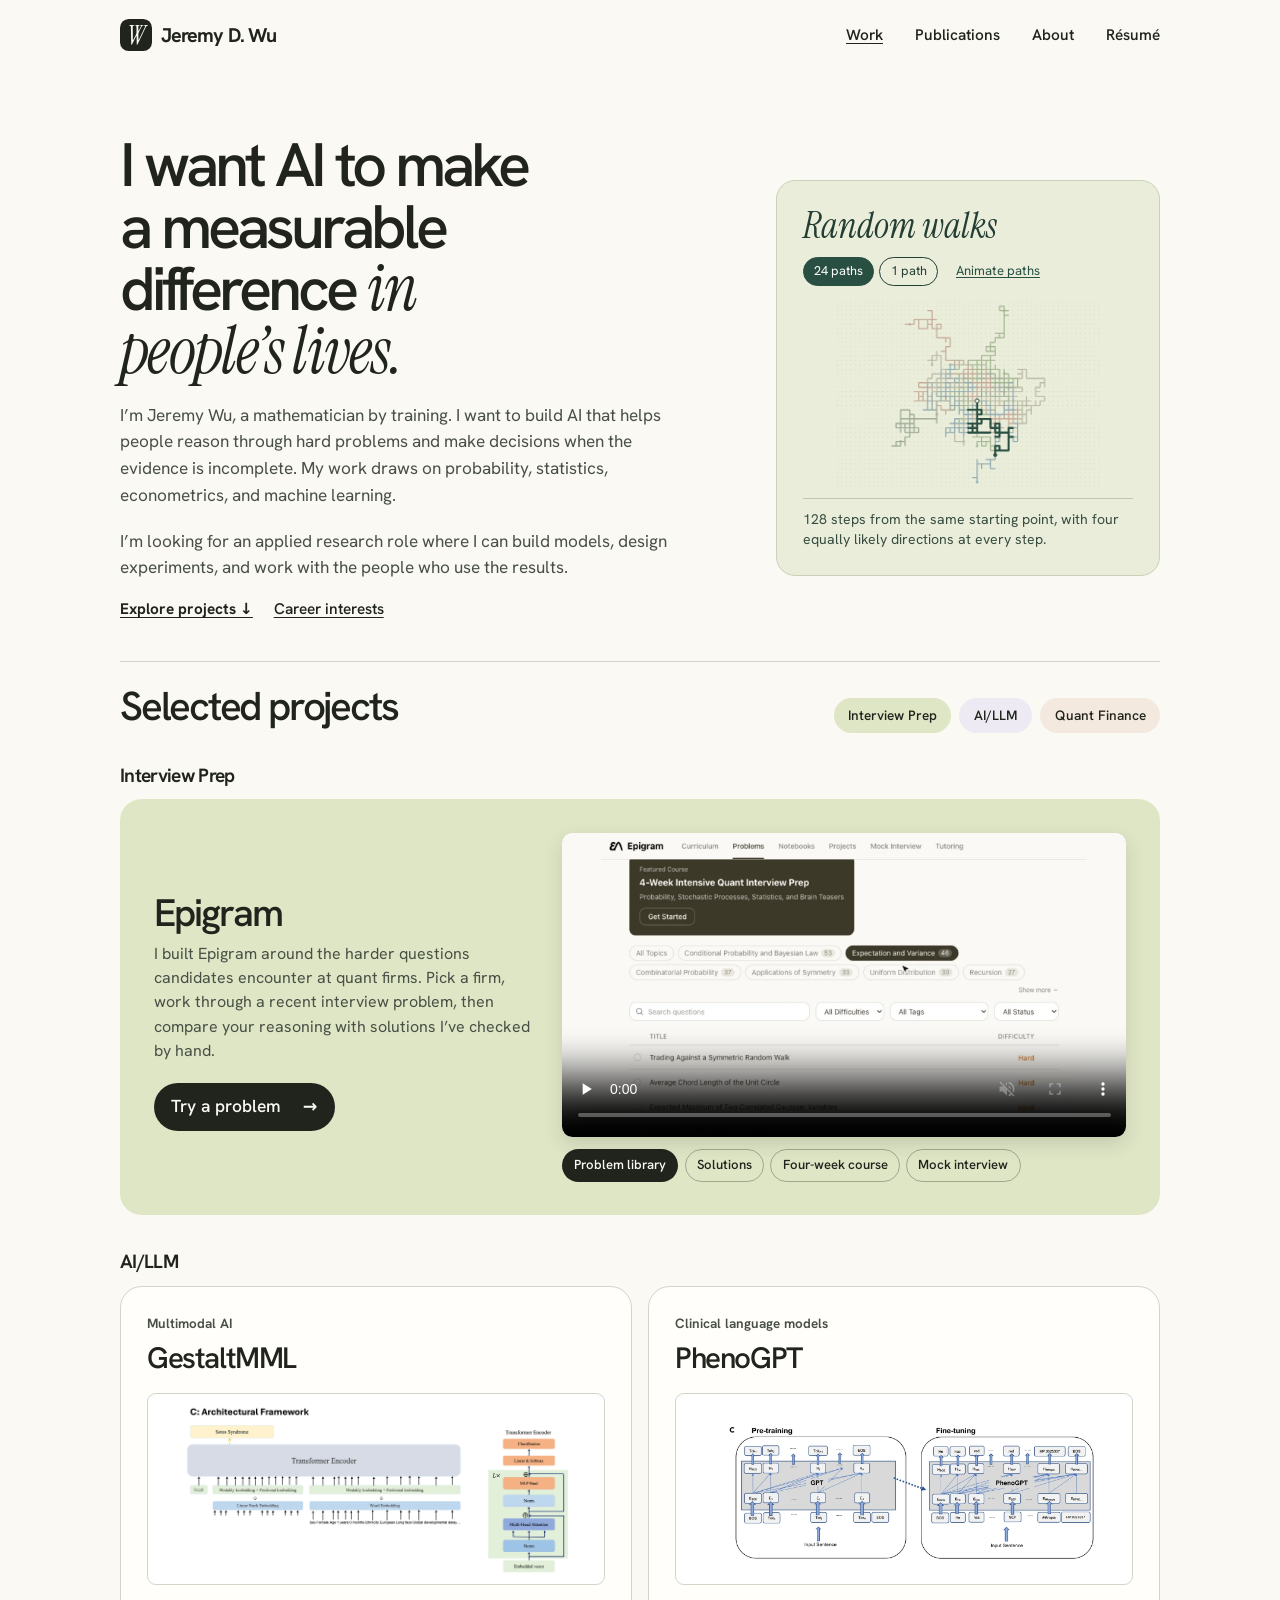
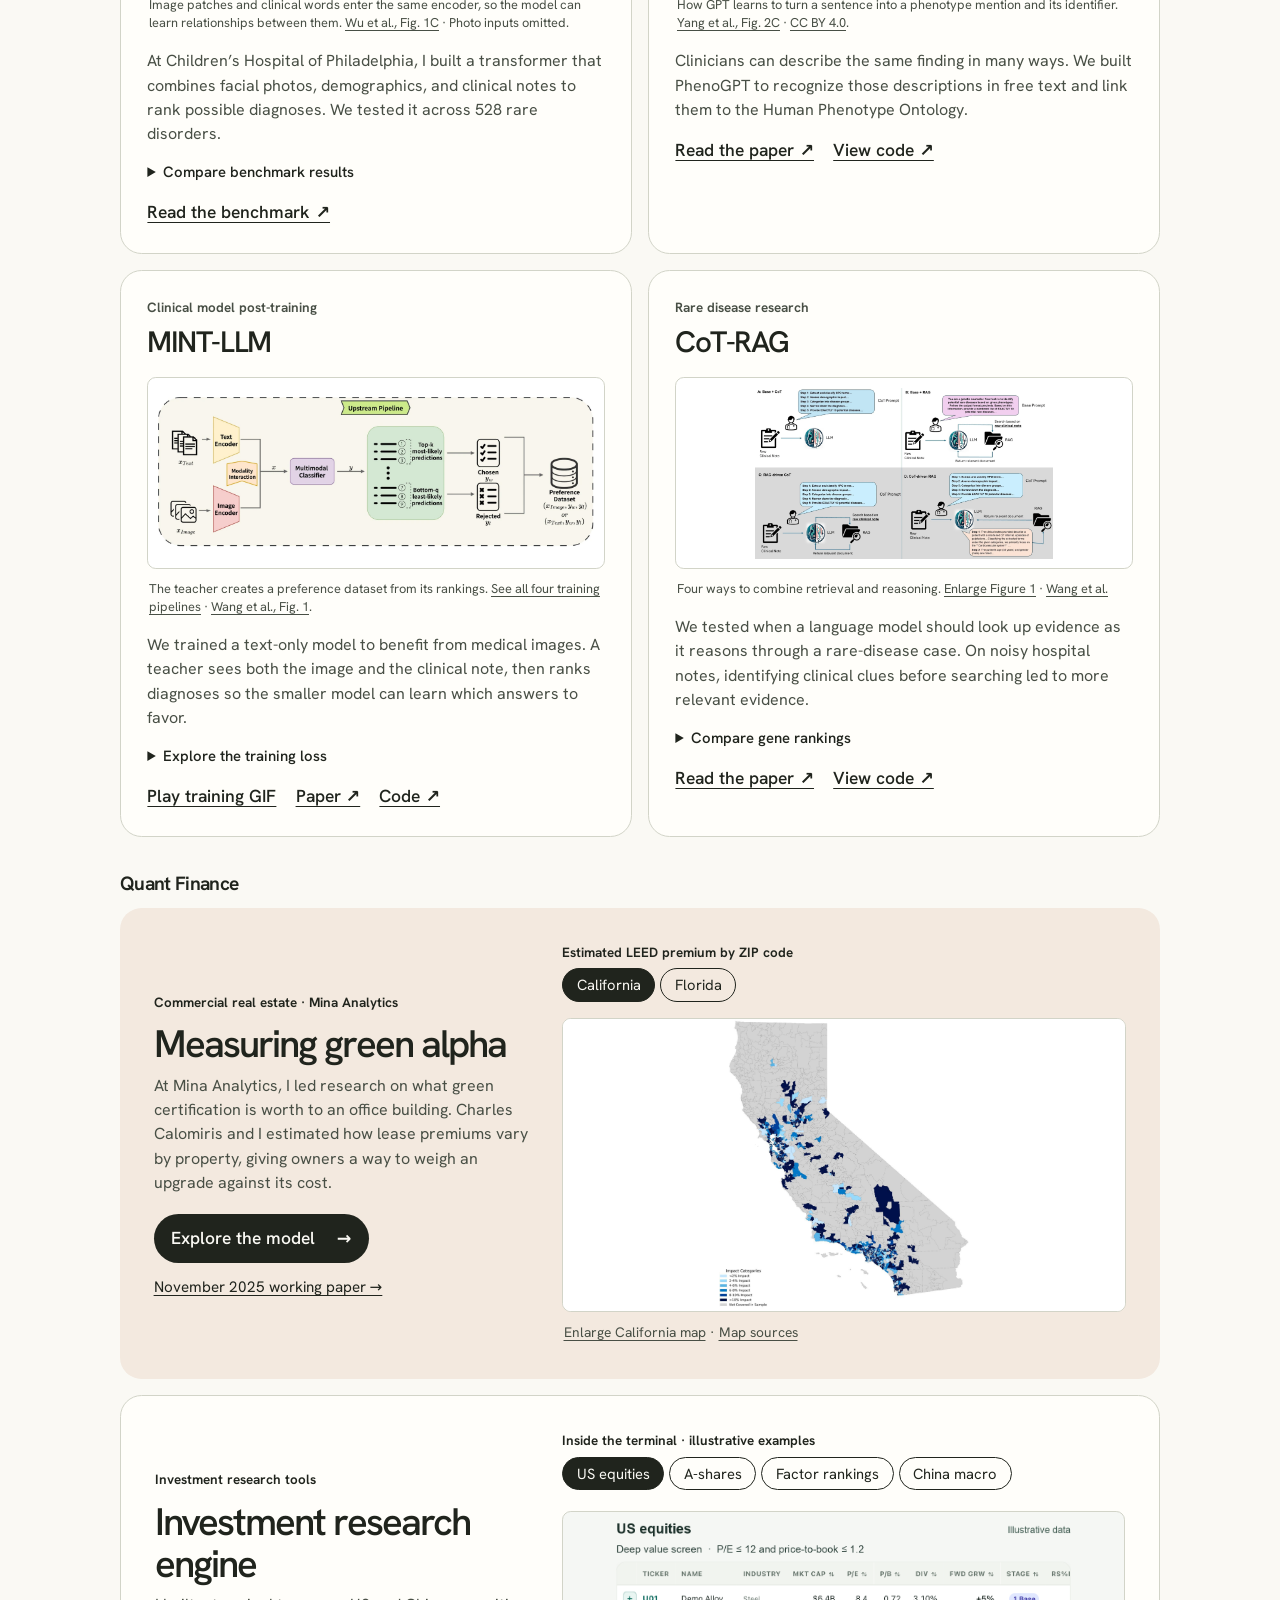
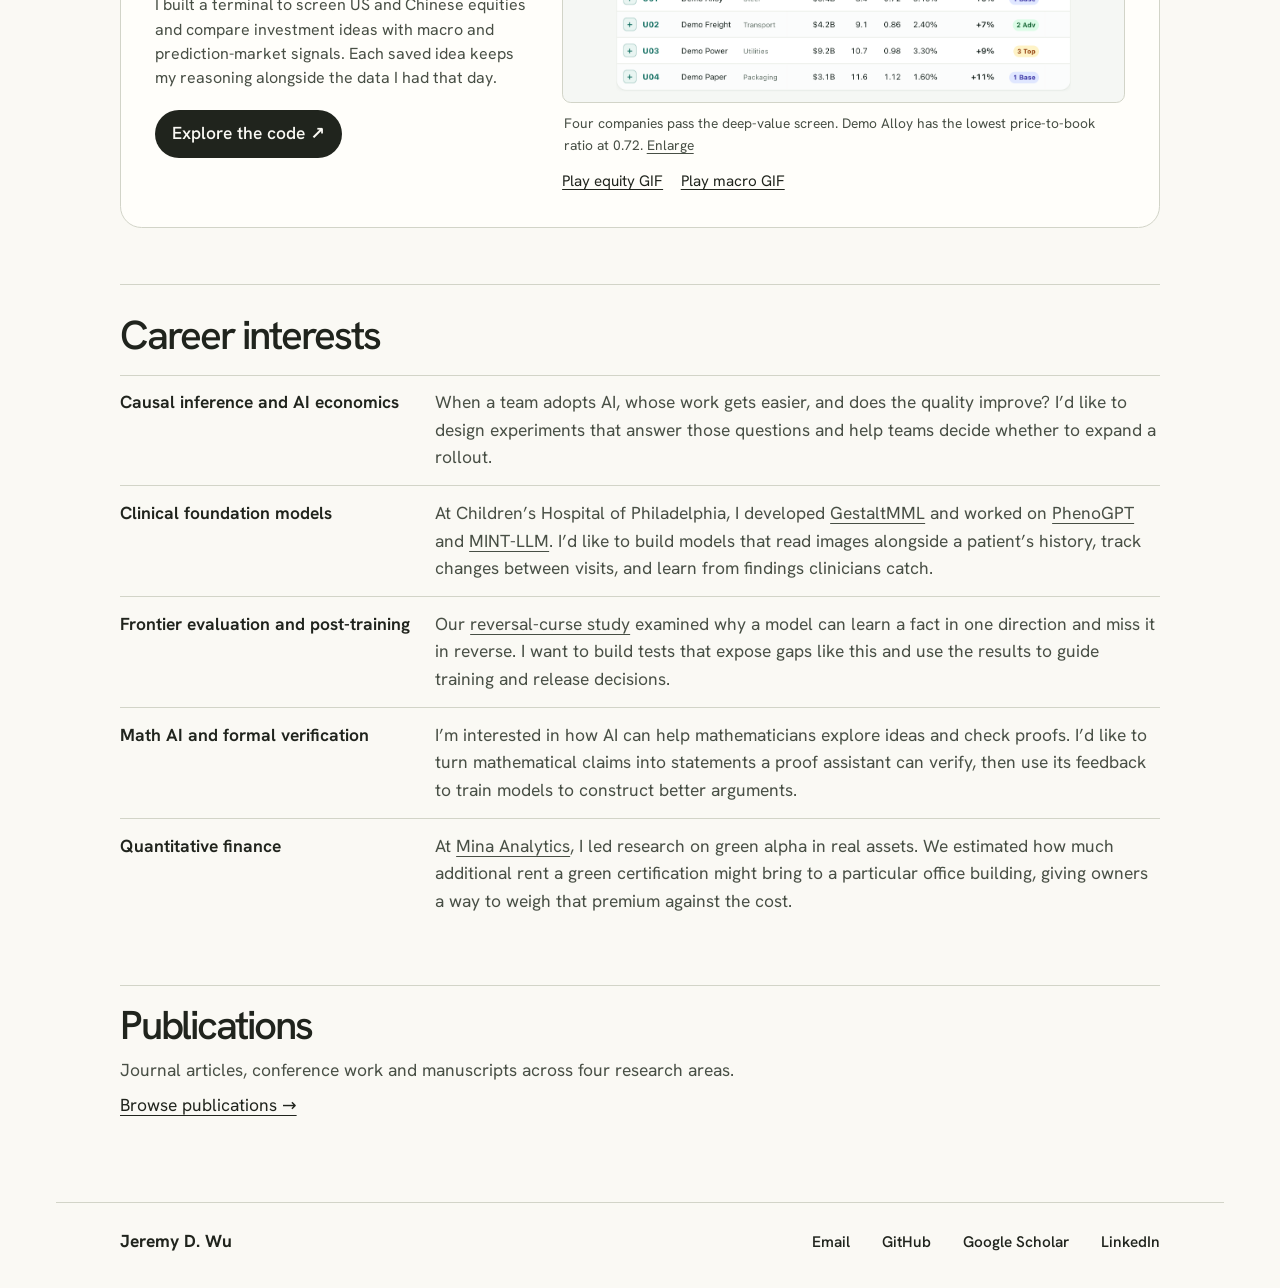
==== commit 0065dc01: "Bring projects forward and standardize portfolio media previews" ====
--- a/index.html
+++ b/index.html
@@ -6,8 +6,8 @@
     <title>Work · Jeremy D. Wu</title>
     <meta content="Jeremy D. Wu’s portfolio of AI, econometrics and quantitative research." name="description"/>
     <link href="favicon.svg" rel="icon"/>
-    <link href="styles.css" rel="stylesheet"/>
-    <script src="project-demos.js" defer></script>
+    <link href="styles.css?v=portfolio-2" rel="stylesheet"/>
+    <script src="project-demos.js?v=portfolio-2" defer></script>
   </head>
   <body>
     <a class="skip" href="#main">Skip to content</a>
@@ -25,7 +25,8 @@
         <div class="intro-copy">
           <h1>I want AI to make a measurable difference <em>in people’s lives.</em></h1>
           <p>I’m Jeremy Wu, a mathematician by training. I want to build AI that helps people reason through hard problems and make decisions when the evidence is incomplete. My work draws on probability, statistics, econometrics, and machine learning.</p>
-          <p>I’m looking for an applied research role where I can build models, design experiments, and work with the people who use the results. <a href="about.html">More about me</a></p>
+          <p>I’m looking for an applied research role where I can build models, design experiments, and work with the people who use the results.</p>
+          <nav class="intro-links" aria-label="Explore the portfolio"><a href="#work">Explore projects ↓</a><a href="#interests-title">Career interests</a></nav>
         </div>
         <figure class="walk-print">
           <fieldset>
@@ -38,35 +39,23 @@
             <div class="panel panel0"><img src="assets/random-walk-ensemble.webp" data-animation="assets/random-walk-ensemble.gif" width="1160" height="830" alt="Twenty-four simulated paths spread across a lattice from the same open circle. One path is traced in dark green."/></div>
             <div class="panel panel1"><img src="assets/random-walk-single.webp" data-animation="assets/random-walk-single.gif" width="1160" height="830" alt="The dark green path in isolation, from the open circle to the solid endpoint."/></div>
           </fieldset>
-          <figcaption>Each path starts at the open circle and takes 128 steps, choosing among four directions with equal probability.</figcaption>
+          <figcaption>128 steps from the same starting point, with four equally likely directions at every step.</figcaption>
         </figure>
-        <nav class="topic-jumps" aria-label="Explore projects by topic">
-          <a href="#interview-prep">Interview Prep ↓</a>
-          <a href="#ai-llm">AI/LLM ↓</a>
-          <a href="#quant-finance">Quant Finance ↓</a>
-        </nav>
-      </section>
-      <section class="research-interests" aria-labelledby="interests-title">
-        <h2 id="interests-title">Career interests</h2>
-        <dl>
-          <dt>Causal inference and AI economics</dt>
-          <dd>When a team adopts AI, whose work gets easier, and does the quality improve? I’d like to design experiments that answer those questions and help teams decide whether to expand a rollout.</dd>
-          <dt>Clinical foundation models</dt>
-          <dd>At Children’s Hospital of Philadelphia, I developed <a href="#gestaltmml">GestaltMML</a> and worked on <a href="#phenogpt">PhenoGPT</a> and <a href="#mint-llm">MINT-LLM</a>. I’d like to build models that read images alongside a patient’s history, track changes between visits, and learn from findings clinicians catch.</dd>
-          <dt>Frontier evaluation and post-training</dt>
-          <dd>Our <a href="publications.html#reversal-curse">reversal-curse study</a> examined why a model can learn a fact in one direction and miss it in reverse. I want to build tests that expose gaps like this and use the results to guide training and release decisions.</dd>
-          <dt>Math AI and formal verification</dt>
-          <dd>I’m interested in how AI can help mathematicians explore ideas and check proofs. I’d like to turn mathematical claims into statements a proof assistant can verify, then use its feedback to train models to construct better arguments.</dd>
-          <dt>Quantitative finance</dt>
-          <dd>At <a href="mina.html">Mina Analytics</a>, I led research on green alpha in real assets. We estimated how much additional rent a green certification might bring to a particular office building, giving owners a way to weigh that premium against the cost.</dd>
-        </dl>
+
       </section>
       <div id="work">
+        <header class="work-heading"><h2>Selected projects</h2>
+          <nav class="topic-jumps" aria-label="Explore projects by topic">
+          <a href="#interview-prep">Interview Prep</a>
+          <a href="#ai-llm">AI/LLM</a>
+          <a href="#quant-finance">Quant Finance</a>
+        </nav>
+        </header>
         <section class="work-group" aria-labelledby="interview-prep">
-          <h2 id="interview-prep">Interview Prep</h2>
+          <h3 id="interview-prep">Interview Prep</h3>
           <article class="feature">
             <div>
-              <h3>Epigram</h3>
+              <h4>Epigram</h4>
               <p>I built Epigram around the harder questions candidates encounter at quant firms. Pick a firm, work through a recent interview problem, then compare your reasoning with solutions I’ve checked by hand.</p>
               <a class="button" href="epigram.html">Try a problem <span>→</span></a>
             </div>
@@ -84,13 +73,14 @@
           </article>
         </section>
         <section class="work-group" aria-labelledby="ai-llm">
-          <h2 id="ai-llm">AI/LLM</h2>
+          <h3 id="ai-llm">AI/LLM</h3>
           <div class="cards">
             <article id="gestaltmml" class="card clinical">
               <small>Multimodal AI</small>
-              <h3>GestaltMML</h3>
-              <p>At Children’s Hospital of Philadelphia, I developed GestaltMML to narrow the search for a rare genetic diagnosis. To our knowledge, it was the first convolution-free transformer to jointly encode facial photos, demographics, and clinical descriptions for this task. We tested it across 528 disorders.</p>
+              <h4>GestaltMML</h4>
               <figure class="paper-plate"><a href="assets/gestalt-architecture.webp" aria-label="Enlarge the figure"><img src="assets/gestalt-architecture.webp" width="1600" height="710" loading="lazy" alt="Image patches and clinical text enter a shared transformer encoder. A classification head ranks candidate syndromes."/></a><figcaption>Image patches and clinical words enter the same encoder, so the model can learn relationships between them. <a href="https://arxiv.org/html/2312.15320v3#S3.F1">Wu et al., Fig. 1C</a> · Photo inputs omitted.</figcaption></figure>
+              <p>At Children’s Hospital of Philadelphia, I built a transformer that combines facial photos, demographics, and clinical notes to rank possible diagnoses. We tested it across 528 rare disorders.</p>
+              <details class="study-details"><summary>Compare benchmark results</summary>
               <fieldset>
                 <legend>Correct diagnosis ranked first, by benchmark split</legend>
                 <input checked="" class="opt opt0" id="split0" name="split" type="radio"/>
@@ -130,20 +120,21 @@
                   </div>
                 </div>
               </fieldset>
+              </details>
               <a href="https://arxiv.org/html/2312.15320">Read the benchmark ↗</a>
             </article>
             <article class="card study-card">
               <small>Clinical language models</small>
-              <h3 id="phenogpt">PhenoGPT</h3>
-              <p>A clinician can describe the same finding a dozen ways. We developed PhenoGPT to extract those findings from free text and link them to the Human Phenotype Ontology. Alongside our encoder, PhenoBCBERT, it surfaced descriptions that existing tools missed, including candidate terms beyond the ontology’s vocabulary.</p>
+              <h4 id="phenogpt">PhenoGPT</h4>
               <figure class="paper-plate"><a href="assets/phenogpt-training.webp" aria-label="Enlarge the figure"><img src="assets/phenogpt-training.webp" width="1500" height="488" loading="lazy" alt="Published diagram showing GPT pretraining followed by supervised fine-tuning to generate phenotype mentions and ontology identifiers."/></a><figcaption>How GPT learns to turn a sentence into a phenotype mention and its identifier. <a href="https://pmc.ncbi.nlm.nih.gov/articles/PMC10801236/#fig2">Yang et al., Fig. 2C</a> · <a href="https://creativecommons.org/licenses/by/4.0/">CC BY 4.0</a>.</figcaption></figure>
+              <p>Clinicians can describe the same finding in many ways. We built PhenoGPT to recognize those descriptions in free text and link them to the Human Phenotype Ontology.</p>
               <div class="cot-links"><a href="https://doi.org/10.1016/j.patter.2023.100887">Read the paper ↗</a><a href="https://github.com/WGLab/PhenoGPT">View code ↗</a></div>
             </article>
             <article class="card study-card">
               <small>Clinical model post-training</small>
-              <h3 id="mint-llm">MINT-LLM</h3>
-              <p>Can a model learn from patient images during training and still work when only a written note is available? We developed MINT to transfer that knowledge. A multimodal teacher ranks diagnoses using both the image and the note. Its rankings teach a smaller language model which answers to favor from text alone.</p>
+              <h4 id="mint-llm">MINT-LLM</h4>
               <figure class="paper-plate"><a href="assets/mint-framework.webp" aria-label="Enlarge the figure"><img src="assets/mint-teacher.webp" width="1350" height="472" loading="lazy" alt="The teacher encodes text and images, ranks predictions, and turns high- and low-ranked candidates into paired responses."/></a><figcaption>The teacher creates a preference dataset from its rankings. <a href="assets/mint-framework.webp">See all four training pipelines</a> · <a href="https://doi.org/10.1016/j.patter.2026.101544">Wang et al., Fig. 1</a>.</figcaption></figure>
+              <p>We trained a text-only model to benefit from medical images. A teacher sees both the image and the clinical note, then ranks diagnoses so the smaller model can learn which answers to favor.</p>
               <details class="loss-note"><summary>Explore the training loss</summary>
                 <p class="equation" aria-label="ORPO loss equals the expected supervised loss plus lambda times the odds ratio loss">ℒ<sub>ORPO</sub> = 𝔼[ℒ<sub>SFT</sub> + λ ℒ<sub>OR</sub>]</p>
                 <p class="equation" aria-label="Odds ratio loss equals negative log sigmoid of the log odds of the preferred answer minus the log odds of the rejected answer">ℒ<sub>OR</sub> = −log σ(log odds<sub>preferred</sub> − log odds<sub>rejected</sub>)</p>
@@ -153,38 +144,31 @@
             </article>
             <article id="cot-rag" class="card study-card">
               <small>Rare disease research</small>
-              <h3>CoT-RAG</h3>
-              <p>We studied how large language models reason through a rare-disease case. CoT-RAG combines chain-of-thought prompting with a search of biomedical references to rank candidate diseases and genes. On noisy hospital notes, identifying the clinical clues before searching helped the model find more relevant evidence.</p>
-              <fieldset class="cot-exhibit">
-                <legend>Explore the study</legend>
-                <input class="opt opt0" id="cot-results" name="cot-view" type="radio"/>
-                <label for="cot-results">Gene rankings</label>
-                <input checked class="opt opt1" id="cot-methods" name="cot-view" type="radio"/>
-                <label for="cot-methods">Workflows</label>
-                <figure class="panel panel0">
+              <h4>CoT-RAG</h4>
+              <figure class="paper-plate">
+                  <a href="assets/cot-rag-workflows.webp" aria-label="Enlarge the four workflow diagrams from Figure 1"><img loading="lazy" width="2000" height="1143" src="assets/cot-rag-workflows.webp" alt="Four workflows compare reasoning alone, retrieval alone, and two ways to combine them. Retrieval can use the raw note or the clinical features identified by the model."/></a>
+                  <figcaption>Four ways to combine retrieval and reasoning. <a href="assets/cot-rag-workflows.webp">Enlarge Figure 1</a> · <a href="https://arxiv.org/pdf/2503.12286v2#page=26">Wang et al.</a></figcaption>
+                </figure>
+              <p>We tested when a language model should look up evidence as it reasons through a rare-disease case. On noisy hospital notes, identifying clinical clues before searching led to more relevant evidence.</p>
+              <details class="study-details cot-exhibit"><summary>Compare gene rankings</summary><figure>
                   <figcaption><strong>How often was the correct gene in the top 10?</strong>DeepSeek-R1-Distill-Llama-70B on notes derived from Phenopackets, structured records of rare disease cases.</figcaption>
                   <div class="barline"><span>Direct answer</span><b>11.72%</b><div class="track"><div style="width:11.72%"></div></div></div>
                   <div class="barline"><span>Reasoning alone</span><b>41.18%</b><div class="track"><div style="width:41.18%"></div></div></div>
                   <div class="barline"><span>Retrieve, then reason</span><b>42.13%</b><div class="track"><div style="width:42.13%"></div></div></div>
                   <div class="barline"><span>Reason, then retrieve</span><b>41.54%</b><div class="track"><div style="width:41.54%"></div></div></div>
                   <small>Selected comparisons from Fig. 2, Wang et al. (2026)</small>
-                </figure>
-                <figure class="panel panel1">
-                  <a href="assets/cot-rag-workflows.webp" aria-label="Enlarge the four workflow diagrams from Figure 1"><img loading="lazy" width="2000" height="1143" src="assets/cot-rag-workflows.webp" alt="Four workflows compare reasoning alone, retrieval alone, and two ways to combine them. Retrieval can use the raw note or the clinical features identified by the model."/></a>
-                  <figcaption><strong>What goes into the search?</strong>The two lower panels show how changing the order changes the query. <a href="assets/cot-rag-workflows.webp">Enlarge Figure 1</a> · <a href="https://arxiv.org/pdf/2503.12286v2#page=26">Wang et al.</a></figcaption>
-                </figure>
-              </fieldset>
+                </figure></details>
               <div class="cot-links"><a href="https://doi.org/10.1002/mdb2.70033">Read the paper ↗</a><a href="https://github.com/WGLab/CoT-RAG-LLM-Gene-Prioritization-Disease-Diagnosis">View code ↗</a></div>
             </article>
           </div>
         </section>
         <section class="work-group" aria-labelledby="quant-finance">
-          <h2 id="quant-finance">Quant Finance</h2>
+          <h3 id="quant-finance">Quant Finance</h3>
           <article class="feature mina-feature">
             <div>
               <small>Commercial real estate · Mina Analytics</small>
-              <h3>Measuring green alpha</h3>
-              <p>Where does a greener office building earn more rent, and is the premium large enough to justify certification? At Mina Analytics, I led the quantitative work behind our Real Estate Model. Charles Calomiris and I estimated how the lease-revenue premium for LEED and Energy Star varies from one property to the next, giving owners a way to weigh an upgrade against its cost.</p>
+              <h4>Measuring green alpha</h4>
+              <p>At Mina Analytics, I led research on what green certification is worth to an office building. Charles Calomiris and I estimated how lease premiums vary by property, giving owners a way to weigh an upgrade against its cost.</p>
               <a class="button" href="mina.html">Explore the model <span aria-hidden="true">→</span></a>
               <a class="working-link" href="publications.html#econometrics">November 2025 working paper →</a>
             </div>
@@ -199,7 +183,7 @@
             <template id="archived-quant-harness">
             <article class="card quant">
               <small>Systematic research</small>
-              <h3>Quant research harness</h3>
+              <h4>Quant research harness</h4>
               <p>A weekly reversal strategy looks profitable on a seeded synthetic dataset. Switch on modeled A-share trading costs to see why I rejected it.</p>
               <fieldset>
                 <legend>Trading costs</legend>
@@ -223,8 +207,8 @@
             </template>
             <article id="investment-engine" class="feature engine-feature">
               <div><small>Investment research tools</small>
-              <h3>Investment research engine</h3>
-              <p>I built this terminal to make an investment thesis possible to revisit. I can screen US and Chinese equities, change the weights behind a ranking, and compare the idea with signals from prediction markets. Recording a candidate preserves both my reasoning and the data I had that day.</p>
+              <h4>Investment research engine</h4>
+              <p>I built a terminal to screen US and Chinese equities and compare investment ideas with macro and prediction-market signals. Each saved idea keeps my reasoning alongside the data I had that day.</p>
               <a class="button" href="https://github.com/DWuuuuuu/investment-research-engine">Explore the code ↗</a></div>
               <fieldset class="terminal-gallery"><legend>Inside the terminal · illustrative examples</legend>
                 <input checked class="opt opt0" name="terminal" id="engine-us" type="radio"/><label for="engine-us">US equities</label>
@@ -256,6 +240,21 @@
           </div>
         </section>
       </div>
+      <section class="research-interests" aria-labelledby="interests-title">
+        <h2 id="interests-title">Career interests</h2>
+        <dl>
+          <dt>Causal inference and AI economics</dt>
+          <dd>When a team adopts AI, whose work gets easier, and does the quality improve? I’d like to design experiments that answer those questions and help teams decide whether to expand a rollout.</dd>
+          <dt>Clinical foundation models</dt>
+          <dd>At Children’s Hospital of Philadelphia, I developed <a href="#gestaltmml">GestaltMML</a> and worked on <a href="#phenogpt">PhenoGPT</a> and <a href="#mint-llm">MINT-LLM</a>. I’d like to build models that read images alongside a patient’s history, track changes between visits, and learn from findings clinicians catch.</dd>
+          <dt>Frontier evaluation and post-training</dt>
+          <dd>Our <a href="publications.html#reversal-curse">reversal-curse study</a> examined why a model can learn a fact in one direction and miss it in reverse. I want to build tests that expose gaps like this and use the results to guide training and release decisions.</dd>
+          <dt>Math AI and formal verification</dt>
+          <dd>I’m interested in how AI can help mathematicians explore ideas and check proofs. I’d like to turn mathematical claims into statements a proof assistant can verify, then use its feedback to train models to construct better arguments.</dd>
+          <dt>Quantitative finance</dt>
+          <dd>At <a href="mina.html">Mina Analytics</a>, I led research on green alpha in real assets. We estimated how much additional rent a green certification might bring to a particular office building, giving owners a way to weigh that premium against the cost.</dd>
+        </dl>
+      </section>
       <section class="endlink">
         <h2>Publications</h2>
         <p>Journal articles, conference work and manuscripts across four research areas.</p>
@@ -265,6 +264,7 @@
     <dialog class="tour-dialog" aria-labelledby="tour-title">
       <header><h2 id="tour-title">Walkthrough</h2><form method="dialog"><button type="submit" autofocus>Close</button></form></header>
       <img alt=""/>
+      <a class="original-media">Open full-size file ↗</a>
     </dialog>
     <footer>
       <strong>Jeremy D. Wu</strong>
--- a/styles.css
+++ b/styles.css
@@ -64,11 +64,11 @@
 .hero p, .pagehead > p { margin-top: 1.2rem; max-width: 42rem; font-size: 1.18rem; }
 .pagehead > a:first-child { display: inline-block; margin-bottom: 1.5rem; }
 .pagehead > p + a, .textbtn { display: inline-block; margin-top: 1rem; }
-.work-group > h2 { margin-bottom: 1rem; }
+.work-group > h3 { margin-bottom: 1rem; }
 .work-group + .work-group { margin-top: clamp(2.5rem, 5vw, 4rem); }
 .feature, .card, .sample { border-radius: 1.35rem; }
 .feature { background: var(--green); display: grid; grid-template-columns: .8fr 1.2fr; align-items: center; overflow: hidden; gap: 2rem; padding: clamp(1.4rem, 4vw, 3.1rem); }
-.feature h3 { font-size: clamp(2.8rem, 4.2vw, 4rem); margin: .5rem 0; letter-spacing: -.06em; }
+.feature h4 { font-size: clamp(2.8rem, 4.2vw, 4rem); margin: .5rem 0; letter-spacing: -.06em; }
 small, legend, .stamp { font-size: .84rem; font-weight: 650; }
 .button { display: inline-flex; gap: 1.35rem; align-items: center; background: var(--ink); color: var(--paper); text-decoration: none; padding: .65rem 1.1rem; border-radius: 2rem; margin-top: 1.2rem; font-weight: 550; }
 .button:hover { text-decoration: underline; }
@@ -78,7 +78,7 @@
 .card { padding: clamp(1.4rem, 2.6vw, 2rem); display: flex; flex-direction: column; align-items: flex-start; }
 .clinical { background: var(--purple); }
 .quant { background: var(--apricot); }
-.card h3 { font-size: 2rem; margin: .5rem 0; }
+.card h4 { font-size: 2rem; margin: .5rem 0; }
 .card > a { margin-top: auto; font-weight: 550; }
 fieldset { width: 100%; min-width: 0; border: 0; padding: 0; margin: 1.2rem 0 1.45rem; }
 legend { padding: 0; margin-bottom: .35rem; }
@@ -299,7 +299,7 @@
 .working-link, .tour-link { display: block; width: fit-content; margin-top: .8rem; font-size: .95rem; }
 .engine-row { margin-top: 1rem; }
 .engine-feature { background: var(--panel); border: 1px solid var(--rule); grid-template-columns: minmax(0,.8fr) minmax(0,1.2fr); }
-.engine-feature h3 { font-size: clamp(2rem,3.6vw,3rem); }
+.engine-feature h4 { font-size: clamp(2rem,3.6vw,3rem); }
 .terminal-gallery figure { border: 1px solid var(--rule); }
 .terminal-gallery label { margin-bottom: .3rem; }
 .terminal-tours { display: flex; flex-wrap: wrap; gap: .5rem 1.1rem; margin-top: .8rem; font-size: .95rem; }
@@ -314,3 +314,53 @@
 .tour-dialog h2 { font-size: 1.35rem; }
 .tour-dialog img { max-height: 70vh; object-fit: contain; }
 .tour-dialog button { border: 1px solid var(--rule); border-radius: 2rem; padding: .4rem .9rem; color: var(--ink); background: var(--panel); cursor: pointer; }
+
+
+/* Homepage project index */
+.intro-copy h1 { max-width: 15ch; font-size: clamp(2.65rem, 4.8vw, 4.15rem); }
+.intro-links, .work-heading { display: flex; align-items: baseline; flex-wrap: wrap; gap: .65rem 1.3rem; }
+.intro-links { margin-top: 1rem; }
+.intro-links a:first-child { font-weight: 700; }
+.walk-print { width: 100%; max-width: 24rem; justify-self: end; }
+.walk-print img { height: clamp(8.5rem, 15vw, 13rem); object-fit: contain; }
+.work-heading { justify-content: space-between; padding-block: 1.35rem; border-top: 1px solid var(--rule); }
+.work-heading .topic-jumps { margin: 0; }
+.work-heading .topic-jumps a { font-size: .85rem; }
+.work-group > h3 { font-size: 1.2rem; font-weight: 650; margin: .65rem 0 .8rem; }
+.work-group + .work-group { margin-top: 2.25rem; }
+#work h4 { font-weight: 550; letter-spacing: -.05em; line-height: 1.1; }
+.feature { padding: clamp(1.2rem, 3vw, 2.1rem); gap: clamp(1rem, 3vw, 2rem); }
+.feature h4 { font-size: clamp(1.9rem, 3vw, 2.7rem); }
+.cards { grid-template-columns: repeat(2, minmax(0, 1fr)); align-items: stretch; margin-top: 0; }
+.cards .card { min-width: 0; width: 100%; padding: clamp(1.15rem, 2.4vw, 1.65rem); background: var(--panel); border: 1px solid var(--rule); }
+.card > small { color: var(--body); }
+.card h4 { font-size: 1.85rem; }
+.card .paper-plate { padding: 0; border: 0; margin: .65rem 0 1rem; background: transparent; }
+.card .paper-plate > a:first-child, .map-viewer figure > a:first-child, .terminal-gallery figure > a:first-child {
+  display: grid; place-items: center; background: white; border: 1px solid var(--rule); border-radius: .55rem; overflow: hidden;
+}
+.card .paper-plate > a:first-child { height: clamp(8.5rem, 15vw, 12rem); padding: .6rem; }
+.card .paper-plate img, .map-viewer img, .terminal-gallery img { width: 100%; height: 100%; min-height: 0; object-fit: contain; }
+.card .paper-plate figcaption { font-size: .8rem; line-height: 1.4; }
+.card p, .feature p { font-size: 1rem; line-height: 1.52; }
+.card > a, .card .cot-links, .study-details, .loss-note { margin: .9rem 0 0; }
+.study-details { width: 100%; }
+.study-details fieldset { margin-bottom: 0; }
+.study-details summary, .loss-note summary { font-size: .93rem; }
+.epigram-demos video { max-height: 19rem; object-fit: contain; background: #faf9f6; }
+.map-viewer figure > a:first-child { height: clamp(13rem, 23vw, 18.5rem); }
+.terminal-gallery figure > a:first-child { height: clamp(8rem, 15vw, 12rem); background: #f5f7f4; }
+.map-viewer figure, .terminal-gallery figure { padding: 0; border: 0; background: transparent; }
+.tour-dialog img { width: auto; height: auto; max-width: 100%; max-height: 68svh; margin-inline: auto; }
+.research-interests { border-top: 1px solid var(--rule); margin: 3.5rem 0 0; padding-top: 1.75rem; }
+@media (max-width: 740px) {
+  .cards { grid-template-columns: minmax(0,1fr); }
+  .walk-print { justify-self: start; max-width: 30rem; }
+  .walk-print img { height: 8rem; }
+  .walk-print legend { font-size: 1.65rem; }
+  .hero { padding-block: 1.8rem; }
+  .hero p { margin-top: .8rem; }
+  .card .paper-plate > a:first-child { height: clamp(8rem, 36vw, 12rem); }
+}
+
+.original-media { display: inline-block; margin-top: .75rem; font-size: .9rem; }
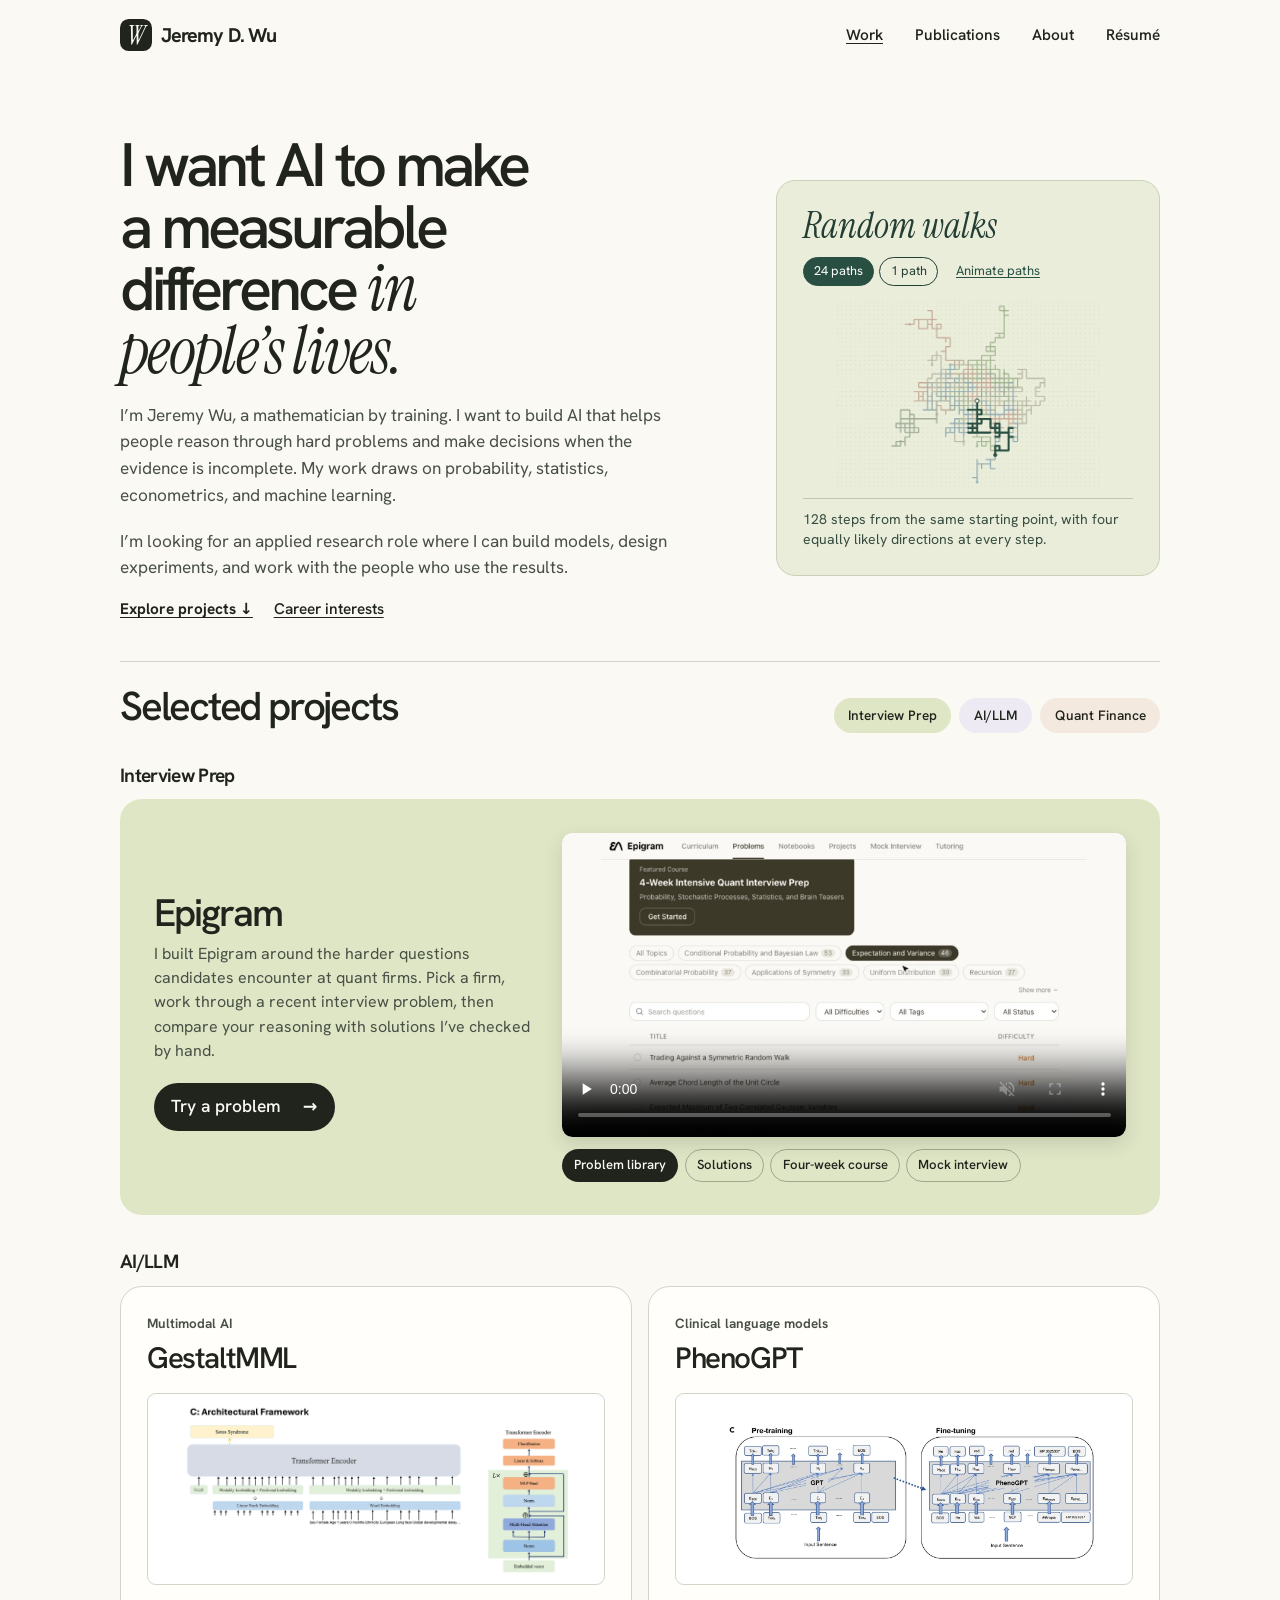
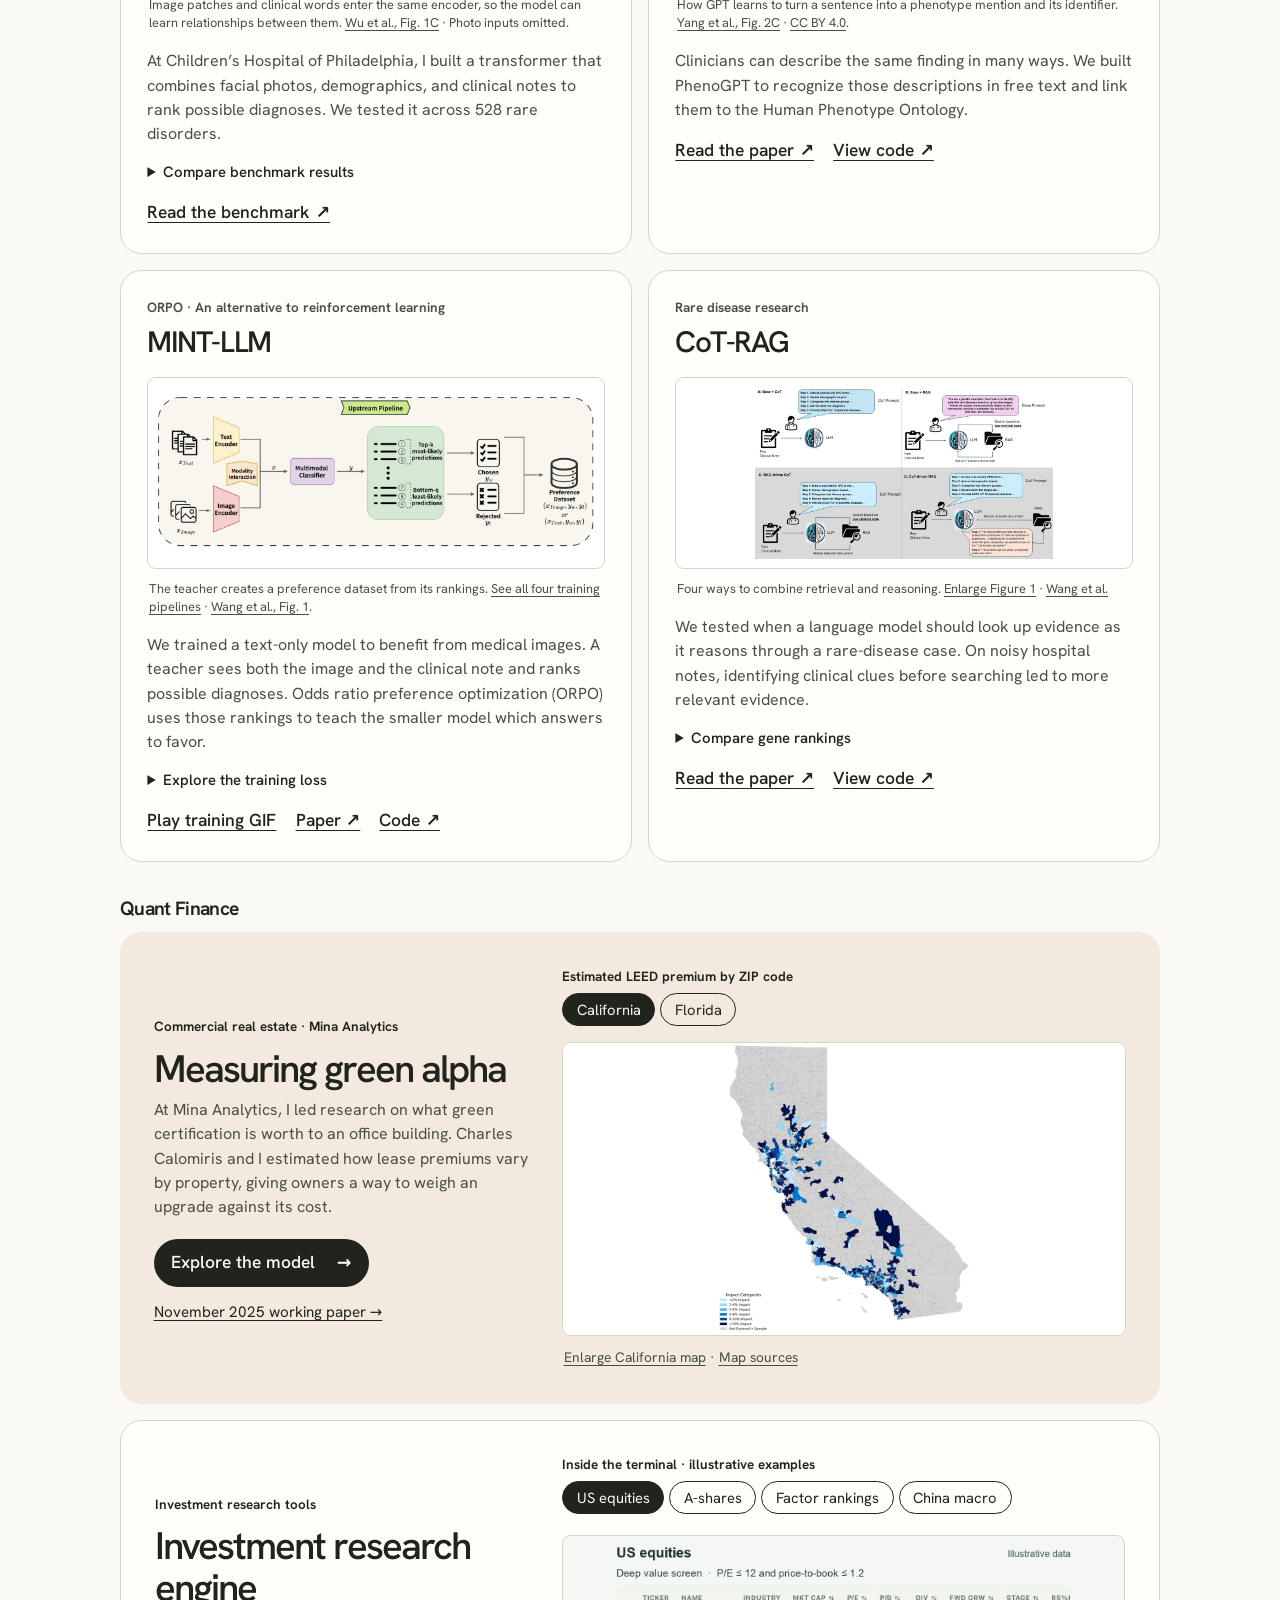
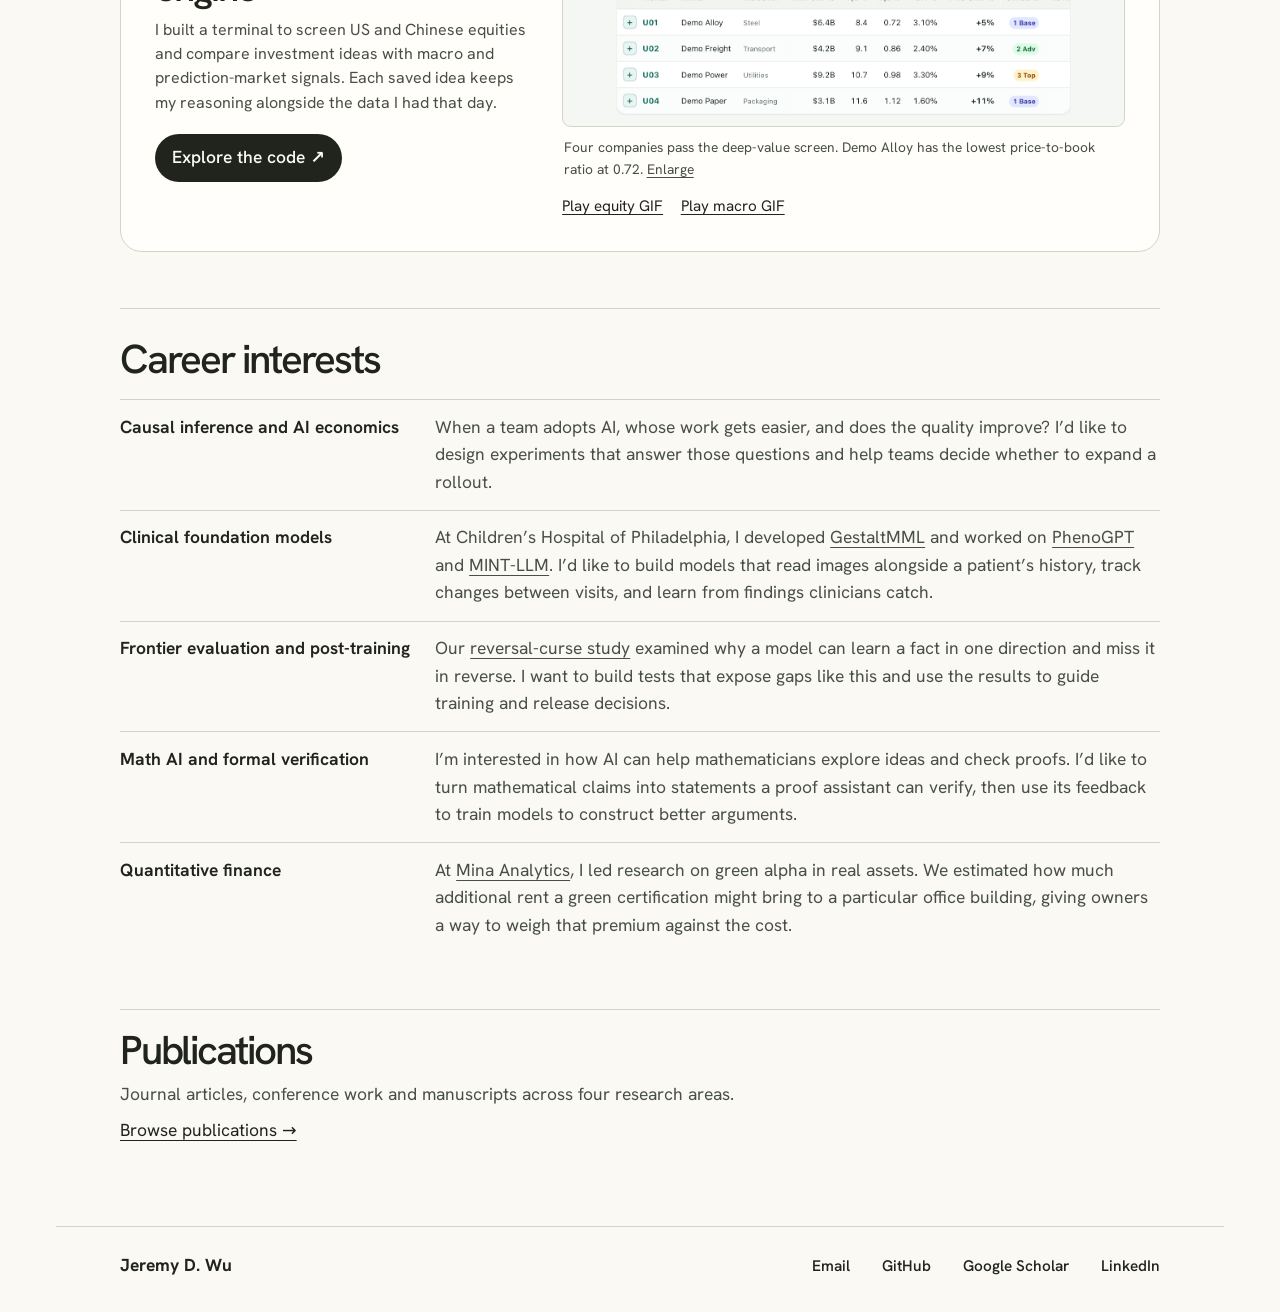
==== commit 0a361100: "Credit the JSM presenter, link her slides, and clarify MINT preference training" ====
--- a/index.html
+++ b/index.html
@@ -131,10 +131,10 @@
               <div class="cot-links"><a href="https://doi.org/10.1016/j.patter.2023.100887">Read the paper ↗</a><a href="https://github.com/WGLab/PhenoGPT">View code ↗</a></div>
             </article>
             <article class="card study-card">
-              <small>Clinical model post-training</small>
+              <small>ORPO · An alternative to reinforcement learning</small>
               <h4 id="mint-llm">MINT-LLM</h4>
               <figure class="paper-plate"><a href="assets/mint-framework.webp" aria-label="Enlarge the figure"><img src="assets/mint-teacher.webp" width="1350" height="472" loading="lazy" alt="The teacher encodes text and images, ranks predictions, and turns high- and low-ranked candidates into paired responses."/></a><figcaption>The teacher creates a preference dataset from its rankings. <a href="assets/mint-framework.webp">See all four training pipelines</a> · <a href="https://doi.org/10.1016/j.patter.2026.101544">Wang et al., Fig. 1</a>.</figcaption></figure>
-              <p>We trained a text-only model to benefit from medical images. A teacher sees both the image and the clinical note, then ranks diagnoses so the smaller model can learn which answers to favor.</p>
+              <p>We trained a text-only model to benefit from medical images. A teacher sees both the image and the clinical note and ranks possible diagnoses. Odds ratio preference optimization (ORPO) uses those rankings to teach the smaller model which answers to favor.</p>
               <details class="loss-note"><summary>Explore the training loss</summary>
                 <p class="equation" aria-label="ORPO loss equals the expected supervised loss plus lambda times the odds ratio loss">ℒ<sub>ORPO</sub> = 𝔼[ℒ<sub>SFT</sub> + λ ℒ<sub>OR</sub>]</p>
                 <p class="equation" aria-label="Odds ratio loss equals negative log sigmoid of the log odds of the preferred answer minus the log odds of the rejected answer">ℒ<sub>OR</sub> = −log σ(log odds<sub>preferred</sub> − log odds<sub>rejected</sub>)</p>
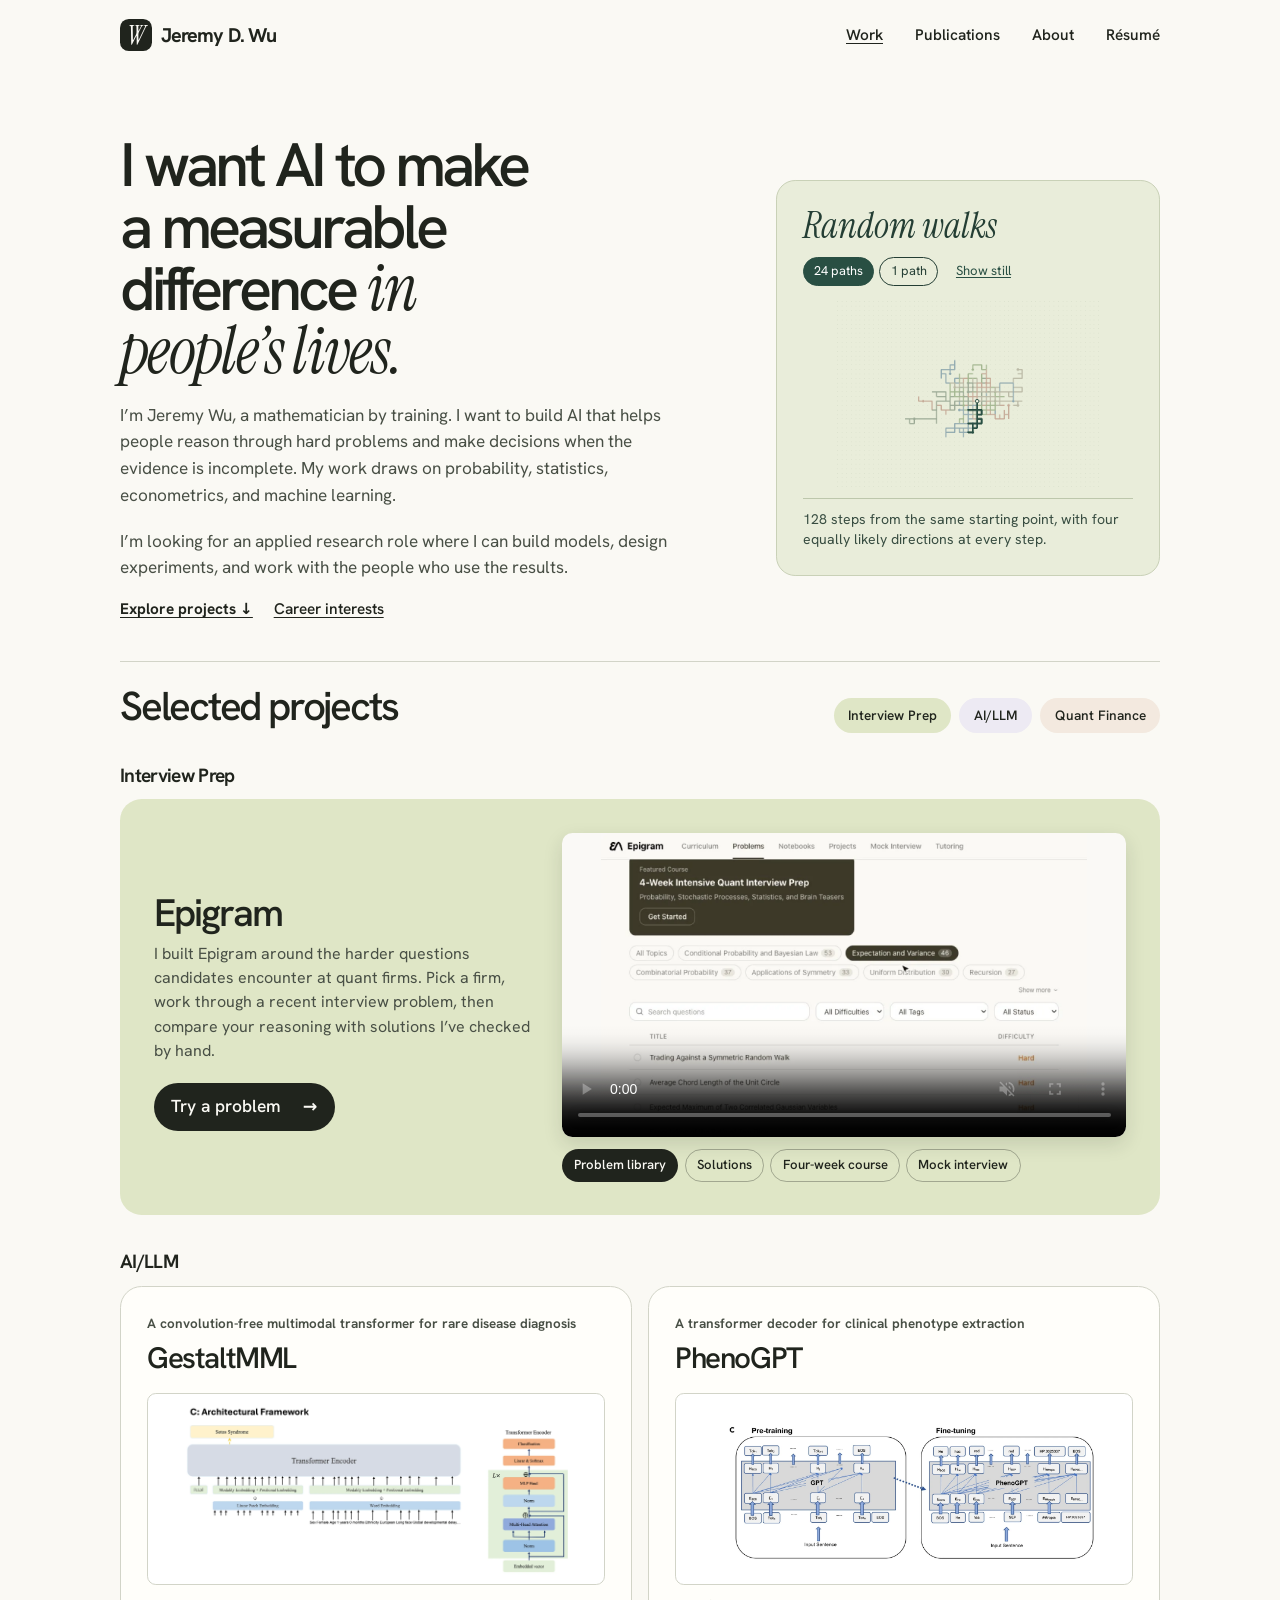
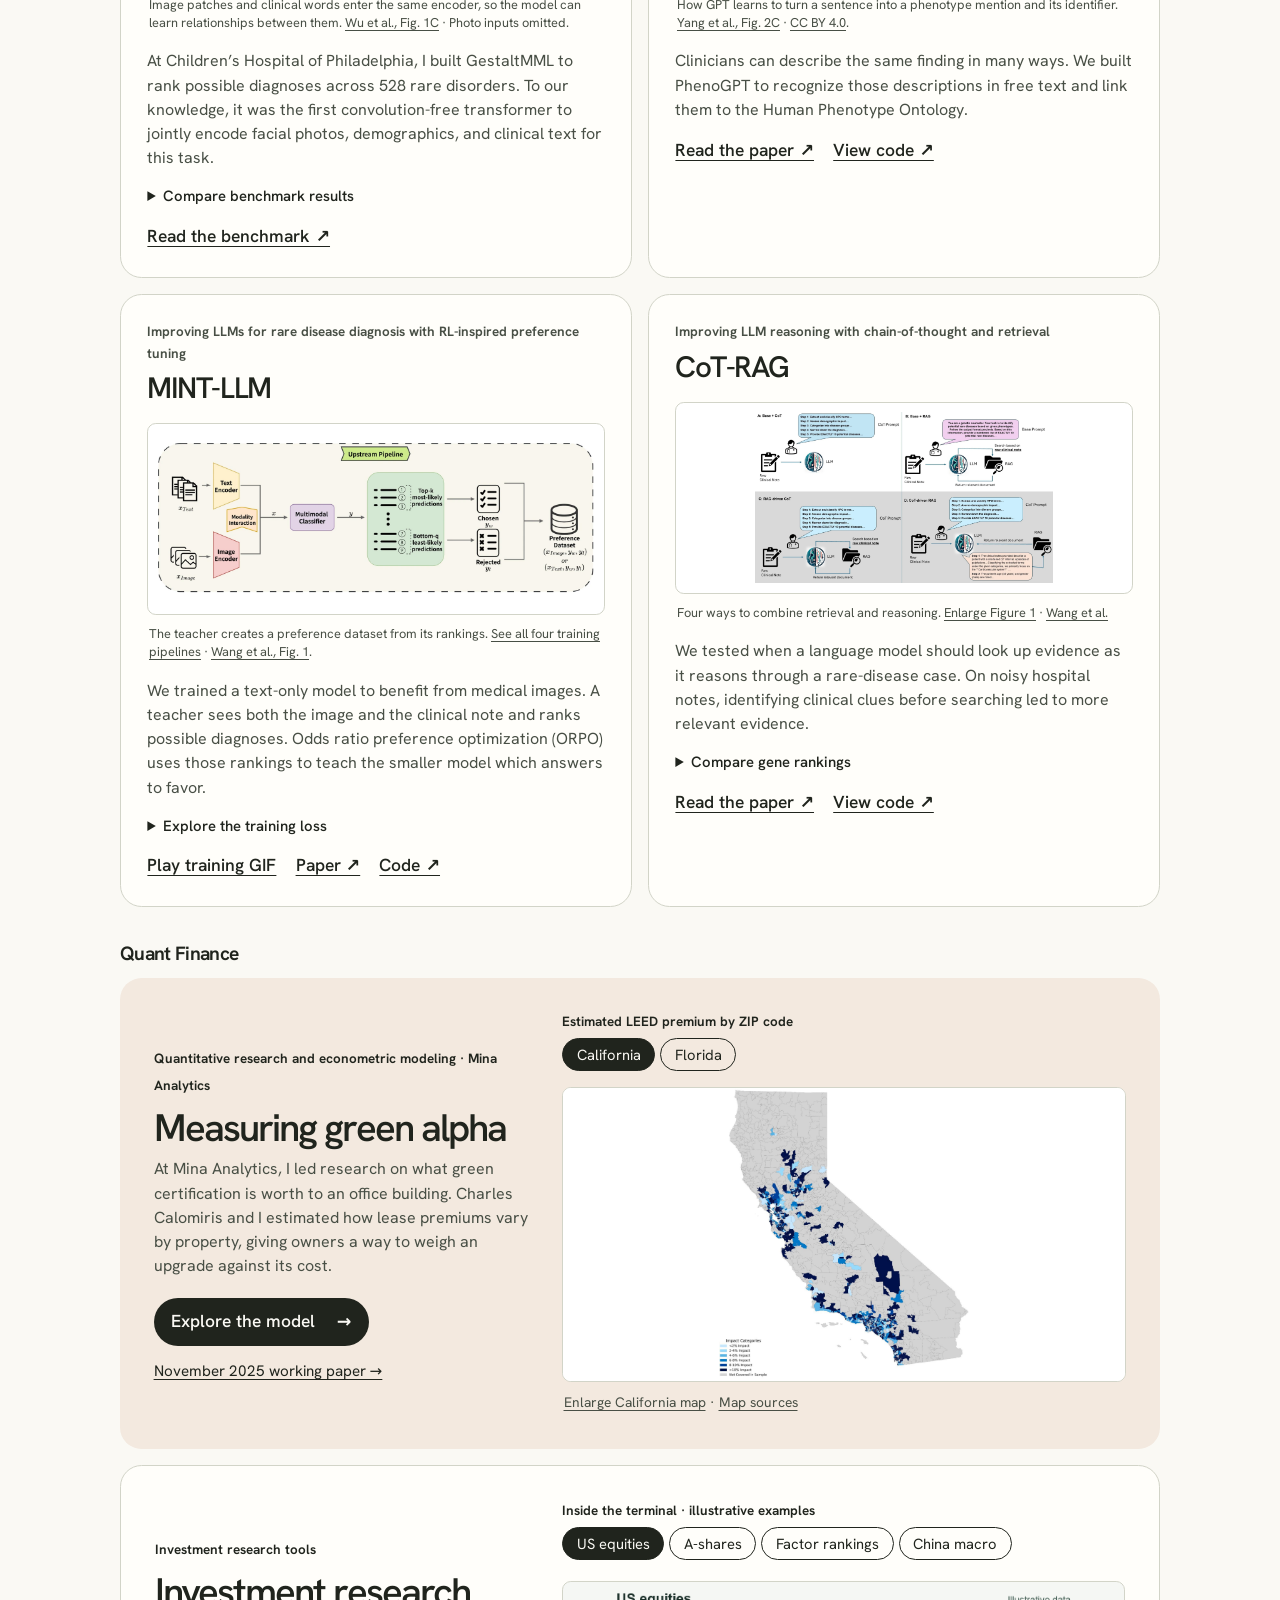
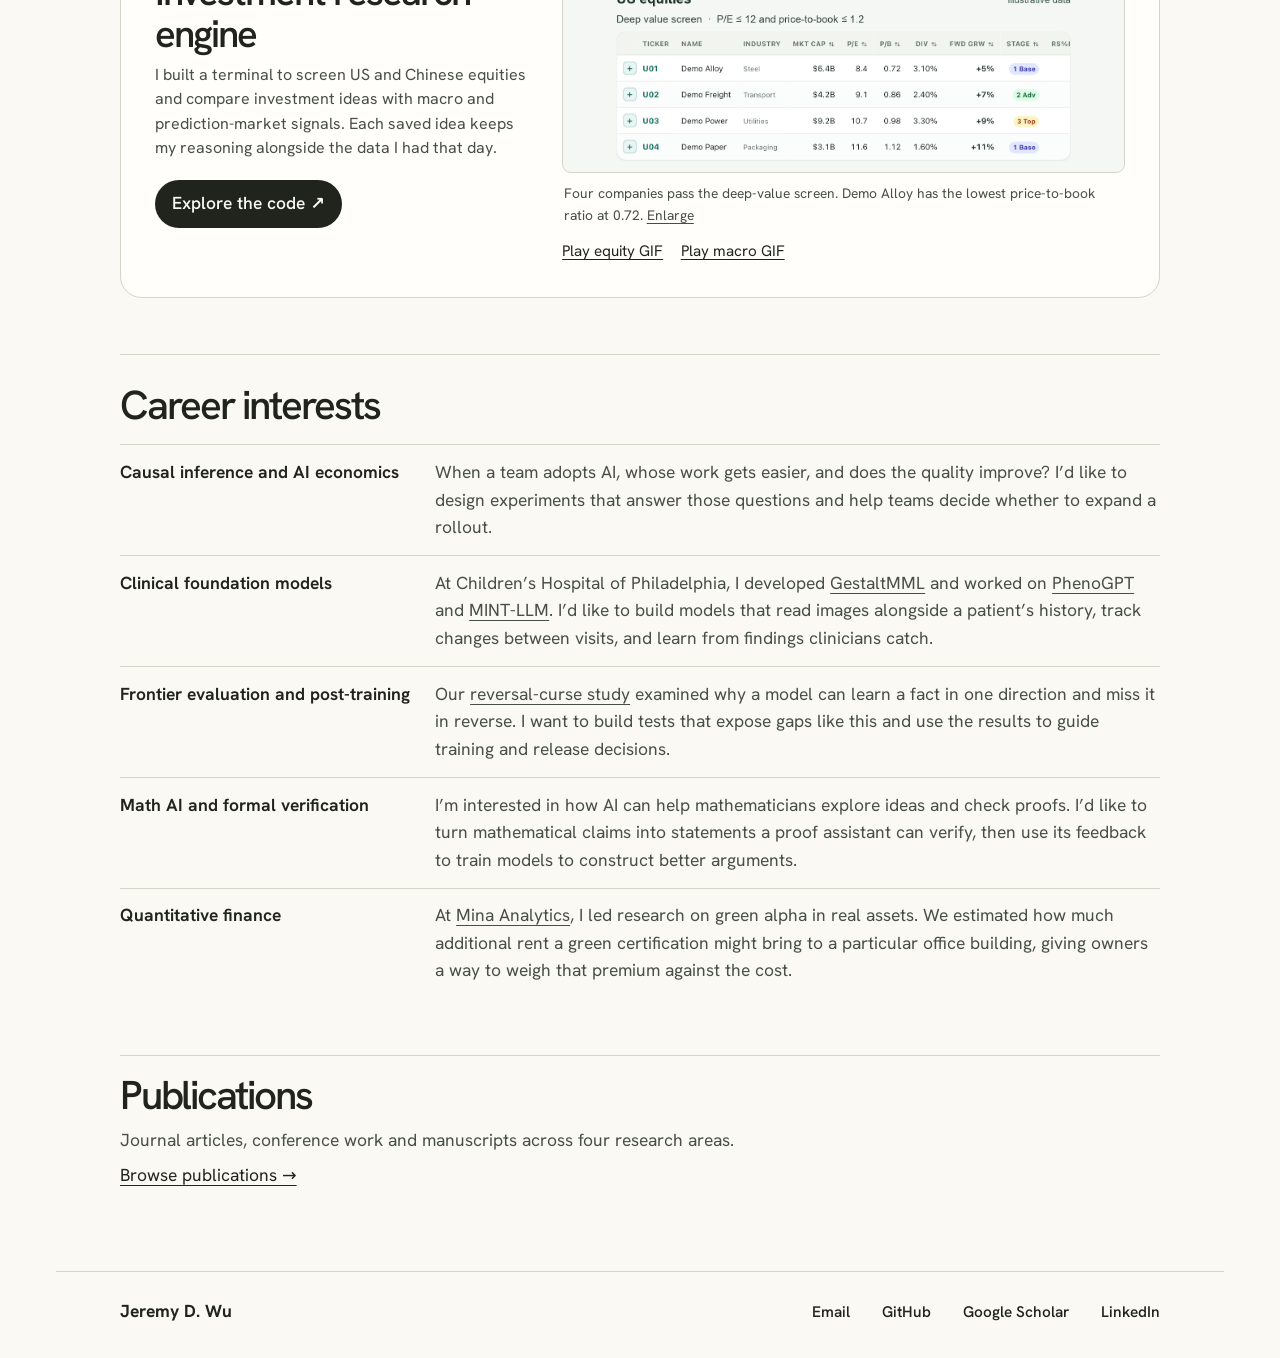
==== commit 0c5b019c: "Autoplay portfolio demos and describe the research behind each project" ====
--- a/index.html
+++ b/index.html
@@ -7,7 +7,7 @@
     <meta content="Jeremy D. Wu’s portfolio of AI, econometrics and quantitative research." name="description"/>
     <link href="favicon.svg" rel="icon"/>
     <link href="styles.css?v=portfolio-2" rel="stylesheet"/>
-    <script src="project-demos.js?v=portfolio-2" defer></script>
+    <script src="project-demos.js?v=portfolio-3" defer></script>
   </head>
   <body>
     <a class="skip" href="#main">Skip to content</a>
@@ -60,7 +60,7 @@
               <a class="button" href="epigram.html">Try a problem <span>→</span></a>
             </div>
             <figure class="epigram-demos">
-              <video controls playsinline muted preload="none" width="1280" height="800" poster="assets/epigram/problems.webp" src="assets/epigram/problems.mp4" aria-label="Epigram problem library walkthrough"></video>
+              <video controls playsinline muted loop preload="none" width="1280" height="800" poster="assets/epigram/problems.webp" src="assets/epigram/problems.mp4" aria-label="Epigram problem library walkthrough"></video>
               <figcaption>
                 <nav class="demo-picker" aria-label="Epigram walkthroughs">
                   <a href="assets/epigram/problems.mp4" aria-current="true">Problem library</a>
@@ -76,10 +76,10 @@
           <h3 id="ai-llm">AI/LLM</h3>
           <div class="cards">
             <article id="gestaltmml" class="card clinical">
-              <small>Multimodal AI</small>
+              <small>A convolution-free multimodal transformer for rare disease diagnosis</small>
               <h4>GestaltMML</h4>
               <figure class="paper-plate"><a href="assets/gestalt-architecture.webp" aria-label="Enlarge the figure"><img src="assets/gestalt-architecture.webp" width="1600" height="710" loading="lazy" alt="Image patches and clinical text enter a shared transformer encoder. A classification head ranks candidate syndromes."/></a><figcaption>Image patches and clinical words enter the same encoder, so the model can learn relationships between them. <a href="https://arxiv.org/html/2312.15320v3#S3.F1">Wu et al., Fig. 1C</a> · Photo inputs omitted.</figcaption></figure>
-              <p>At Children’s Hospital of Philadelphia, I built a transformer that combines facial photos, demographics, and clinical notes to rank possible diagnoses. We tested it across 528 rare disorders.</p>
+              <p>At Children’s Hospital of Philadelphia, I built GestaltMML to rank possible diagnoses across 528 rare disorders. To our knowledge, it was the first convolution-free transformer to jointly encode facial photos, demographics, and clinical text for this task.</p>
               <details class="study-details"><summary>Compare benchmark results</summary>
               <fieldset>
                 <legend>Correct diagnosis ranked first, by benchmark split</legend>
@@ -124,14 +124,14 @@
               <a href="https://arxiv.org/html/2312.15320">Read the benchmark ↗</a>
             </article>
             <article class="card study-card">
-              <small>Clinical language models</small>
+              <small>A transformer decoder for clinical phenotype extraction</small>
               <h4 id="phenogpt">PhenoGPT</h4>
               <figure class="paper-plate"><a href="assets/phenogpt-training.webp" aria-label="Enlarge the figure"><img src="assets/phenogpt-training.webp" width="1500" height="488" loading="lazy" alt="Published diagram showing GPT pretraining followed by supervised fine-tuning to generate phenotype mentions and ontology identifiers."/></a><figcaption>How GPT learns to turn a sentence into a phenotype mention and its identifier. <a href="https://pmc.ncbi.nlm.nih.gov/articles/PMC10801236/#fig2">Yang et al., Fig. 2C</a> · <a href="https://creativecommons.org/licenses/by/4.0/">CC BY 4.0</a>.</figcaption></figure>
               <p>Clinicians can describe the same finding in many ways. We built PhenoGPT to recognize those descriptions in free text and link them to the Human Phenotype Ontology.</p>
               <div class="cot-links"><a href="https://doi.org/10.1016/j.patter.2023.100887">Read the paper ↗</a><a href="https://github.com/WGLab/PhenoGPT">View code ↗</a></div>
             </article>
             <article class="card study-card">
-              <small>ORPO · An alternative to reinforcement learning</small>
+              <small>Improving LLMs for rare disease diagnosis with RL-inspired preference tuning</small>
               <h4 id="mint-llm">MINT-LLM</h4>
               <figure class="paper-plate"><a href="assets/mint-framework.webp" aria-label="Enlarge the figure"><img src="assets/mint-teacher.webp" width="1350" height="472" loading="lazy" alt="The teacher encodes text and images, ranks predictions, and turns high- and low-ranked candidates into paired responses."/></a><figcaption>The teacher creates a preference dataset from its rankings. <a href="assets/mint-framework.webp">See all four training pipelines</a> · <a href="https://doi.org/10.1016/j.patter.2026.101544">Wang et al., Fig. 1</a>.</figcaption></figure>
               <p>We trained a text-only model to benefit from medical images. A teacher sees both the image and the clinical note and ranks possible diagnoses. Odds ratio preference optimization (ORPO) uses those rankings to teach the smaller model which answers to favor.</p>
@@ -143,7 +143,7 @@
               <div class="cot-links"><a href="assets/mint-training.gif" data-tour="How MINT transfers a teacher’s rankings">Play training GIF</a><a href="https://doi.org/10.1016/j.patter.2026.101544">Paper ↗</a><a href="https://github.com/WGLab/MINT-LLM">Code ↗</a></div>
             </article>
             <article id="cot-rag" class="card study-card">
-              <small>Rare disease research</small>
+              <small>Improving LLM reasoning with chain-of-thought and retrieval</small>
               <h4>CoT-RAG</h4>
               <figure class="paper-plate">
                   <a href="assets/cot-rag-workflows.webp" aria-label="Enlarge the four workflow diagrams from Figure 1"><img loading="lazy" width="2000" height="1143" src="assets/cot-rag-workflows.webp" alt="Four workflows compare reasoning alone, retrieval alone, and two ways to combine them. Retrieval can use the raw note or the clinical features identified by the model."/></a>
@@ -166,7 +166,7 @@
           <h3 id="quant-finance">Quant Finance</h3>
           <article class="feature mina-feature">
             <div>
-              <small>Commercial real estate · Mina Analytics</small>
+              <small>Quantitative research and econometric modeling · Mina Analytics</small>
               <h4>Measuring green alpha</h4>
               <p>At Mina Analytics, I led research on what green certification is worth to an office building. Charles Calomiris and I estimated how lease premiums vary by property, giving owners a way to weigh an upgrade against its cost.</p>
               <a class="button" href="mina.html">Explore the model <span aria-hidden="true">→</span></a>
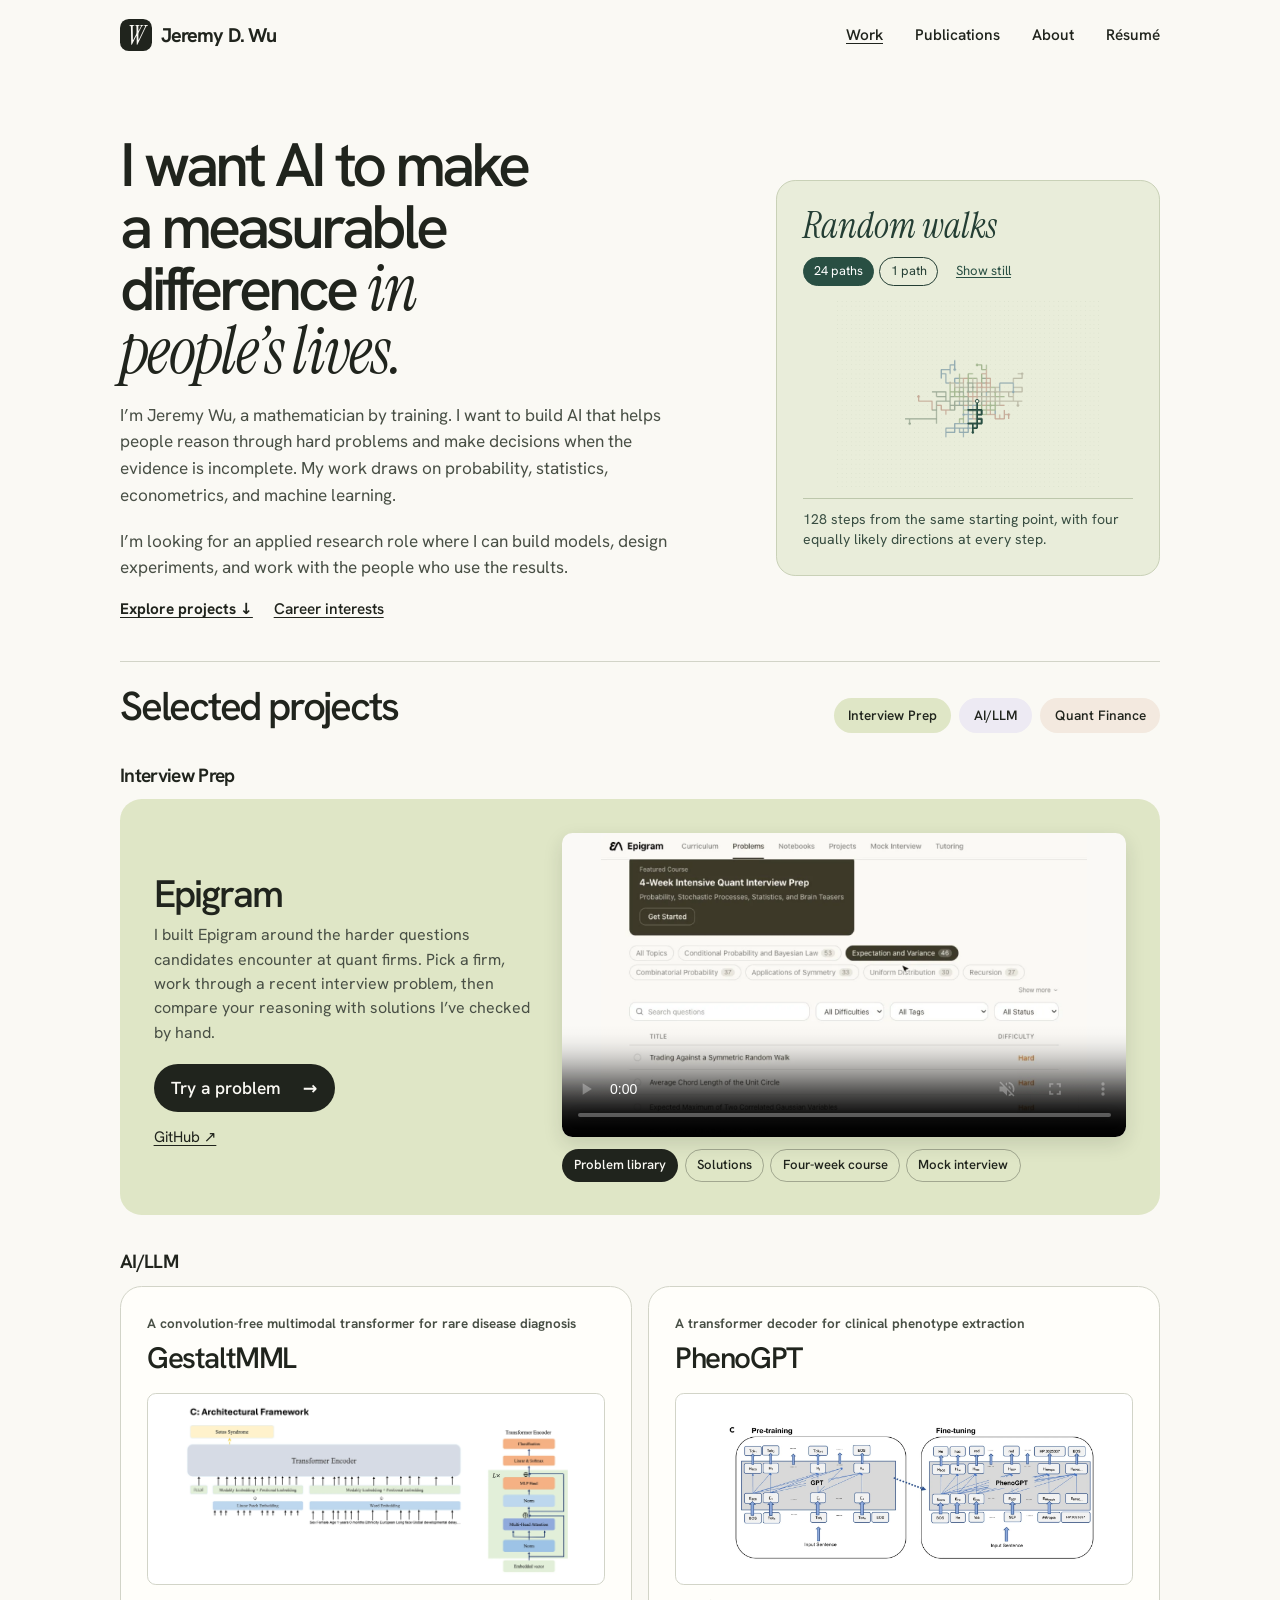
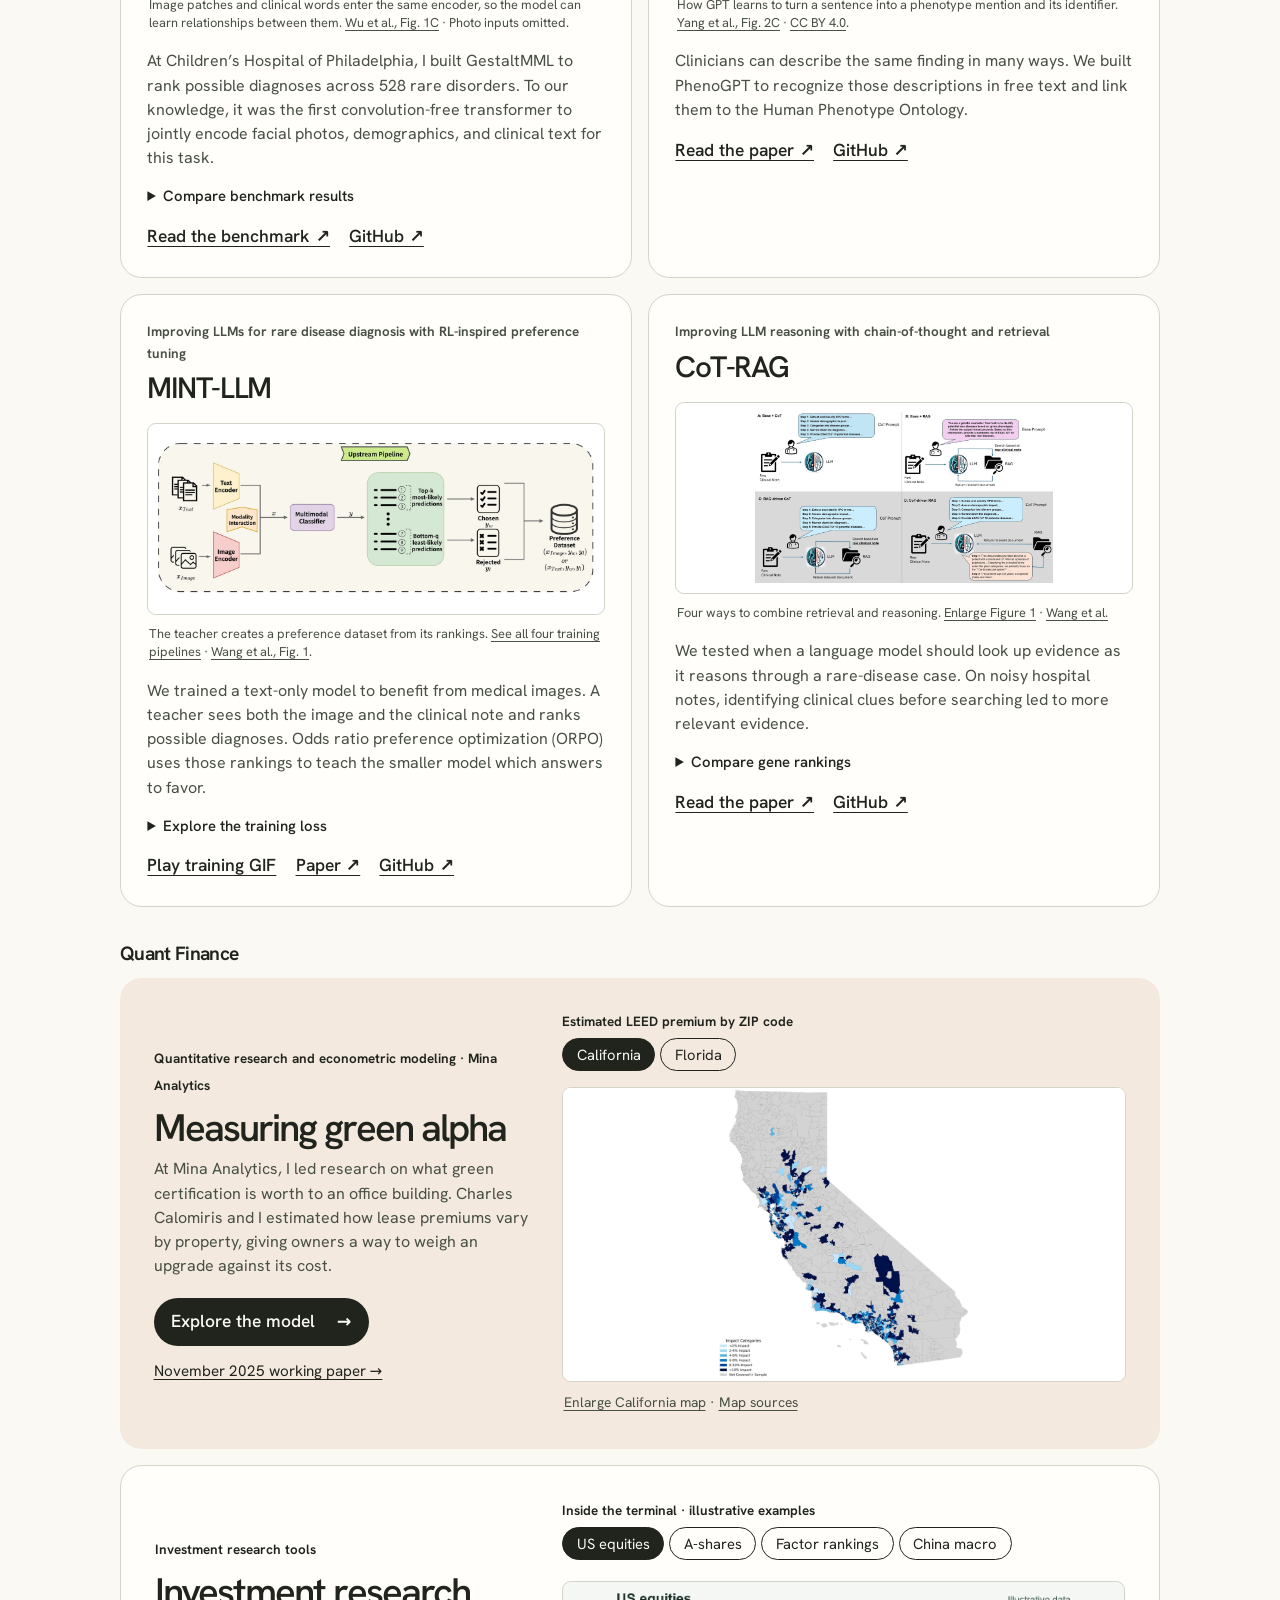
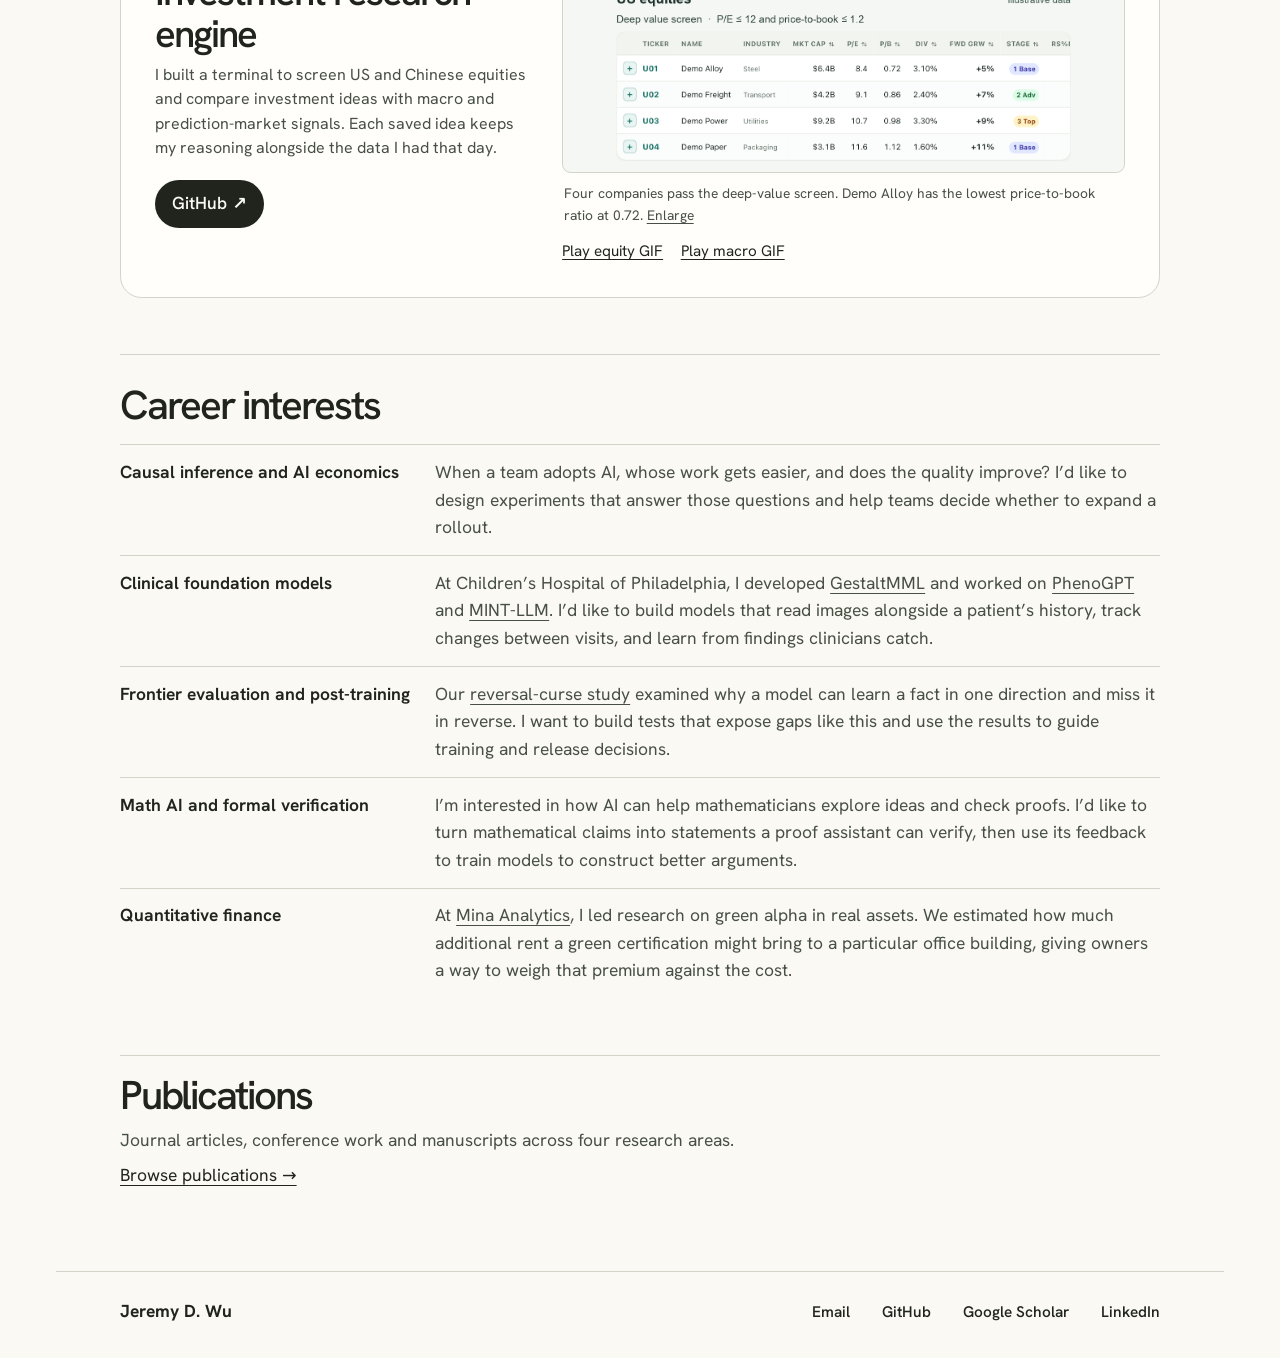
==== commit 96d8e677: "Link verified GitHub repositories from projects and publications" ====
--- a/index.html
+++ b/index.html
@@ -58,6 +58,7 @@
               <h4>Epigram</h4>
               <p>I built Epigram around the harder questions candidates encounter at quant firms. Pick a firm, work through a recent interview problem, then compare your reasoning with solutions I’ve checked by hand.</p>
               <a class="button" href="epigram.html">Try a problem <span>→</span></a>
+              <a class="working-link" href="https://github.com/chkim15/epigram">GitHub ↗</a>
             </div>
             <figure class="epigram-demos">
               <video controls playsinline muted loop preload="none" width="1280" height="800" poster="assets/epigram/problems.webp" src="assets/epigram/problems.mp4" aria-label="Epigram problem library walkthrough"></video>
@@ -121,14 +122,14 @@
                 </div>
               </fieldset>
               </details>
-              <a href="https://arxiv.org/html/2312.15320">Read the benchmark ↗</a>
+              <div class="cot-links"><a href="https://arxiv.org/html/2312.15320">Read the benchmark ↗</a><a href="https://github.com/WGLab/GestaltMML">GitHub ↗</a></div>
             </article>
             <article class="card study-card">
               <small>A transformer decoder for clinical phenotype extraction</small>
               <h4 id="phenogpt">PhenoGPT</h4>
               <figure class="paper-plate"><a href="assets/phenogpt-training.webp" aria-label="Enlarge the figure"><img src="assets/phenogpt-training.webp" width="1500" height="488" loading="lazy" alt="Published diagram showing GPT pretraining followed by supervised fine-tuning to generate phenotype mentions and ontology identifiers."/></a><figcaption>How GPT learns to turn a sentence into a phenotype mention and its identifier. <a href="https://pmc.ncbi.nlm.nih.gov/articles/PMC10801236/#fig2">Yang et al., Fig. 2C</a> · <a href="https://creativecommons.org/licenses/by/4.0/">CC BY 4.0</a>.</figcaption></figure>
               <p>Clinicians can describe the same finding in many ways. We built PhenoGPT to recognize those descriptions in free text and link them to the Human Phenotype Ontology.</p>
-              <div class="cot-links"><a href="https://doi.org/10.1016/j.patter.2023.100887">Read the paper ↗</a><a href="https://github.com/WGLab/PhenoGPT">View code ↗</a></div>
+              <div class="cot-links"><a href="https://doi.org/10.1016/j.patter.2023.100887">Read the paper ↗</a><a href="https://github.com/WGLab/PhenoGPT">GitHub ↗</a></div>
             </article>
             <article class="card study-card">
               <small>Improving LLMs for rare disease diagnosis with RL-inspired preference tuning</small>
@@ -140,7 +141,7 @@
                 <p class="equation" aria-label="Odds ratio loss equals negative log sigmoid of the log odds of the preferred answer minus the log odds of the rejected answer">ℒ<sub>OR</sub> = −log σ(log odds<sub>preferred</sub> − log odds<sub>rejected</sub>)</p>
                 <p>The supervised term rewards reproducing the preferred answer. The odds-ratio term rewards assigning it higher odds than the rejected answer. The weight λ sets the balance.</p>
               </details>
-              <div class="cot-links"><a href="assets/mint-training.gif" data-tour="How MINT transfers a teacher’s rankings">Play training GIF</a><a href="https://doi.org/10.1016/j.patter.2026.101544">Paper ↗</a><a href="https://github.com/WGLab/MINT-LLM">Code ↗</a></div>
+              <div class="cot-links"><a href="assets/mint-training.gif" data-tour="How MINT transfers a teacher’s rankings">Play training GIF</a><a href="https://doi.org/10.1016/j.patter.2026.101544">Paper ↗</a><a href="https://github.com/WGLab/MINT-LLM">GitHub ↗</a></div>
             </article>
             <article id="cot-rag" class="card study-card">
               <small>Improving LLM reasoning with chain-of-thought and retrieval</small>
@@ -158,7 +159,7 @@
                   <div class="barline"><span>Reason, then retrieve</span><b>41.54%</b><div class="track"><div style="width:41.54%"></div></div></div>
                   <small>Selected comparisons from Fig. 2, Wang et al. (2026)</small>
                 </figure></details>
-              <div class="cot-links"><a href="https://doi.org/10.1002/mdb2.70033">Read the paper ↗</a><a href="https://github.com/WGLab/CoT-RAG-LLM-Gene-Prioritization-Disease-Diagnosis">View code ↗</a></div>
+              <div class="cot-links"><a href="https://doi.org/10.1002/mdb2.70033">Read the paper ↗</a><a href="https://github.com/WGLab/CoT-RAG-LLM-Gene-Prioritization-Disease-Diagnosis">GitHub ↗</a></div>
             </article>
           </div>
         </section>
@@ -209,7 +210,7 @@
               <div><small>Investment research tools</small>
               <h4>Investment research engine</h4>
               <p>I built a terminal to screen US and Chinese equities and compare investment ideas with macro and prediction-market signals. Each saved idea keeps my reasoning alongside the data I had that day.</p>
-              <a class="button" href="https://github.com/DWuuuuuu/investment-research-engine">Explore the code ↗</a></div>
+              <a class="button" href="https://github.com/DWuuuuuu/investment-research-engine">GitHub ↗</a></div>
               <fieldset class="terminal-gallery"><legend>Inside the terminal · illustrative examples</legend>
                 <input checked class="opt opt0" name="terminal" id="engine-us" type="radio"/><label for="engine-us">US equities</label>
                 <input class="opt opt1" name="terminal" id="engine-cn" type="radio"/><label for="engine-cn">A-shares</label>
